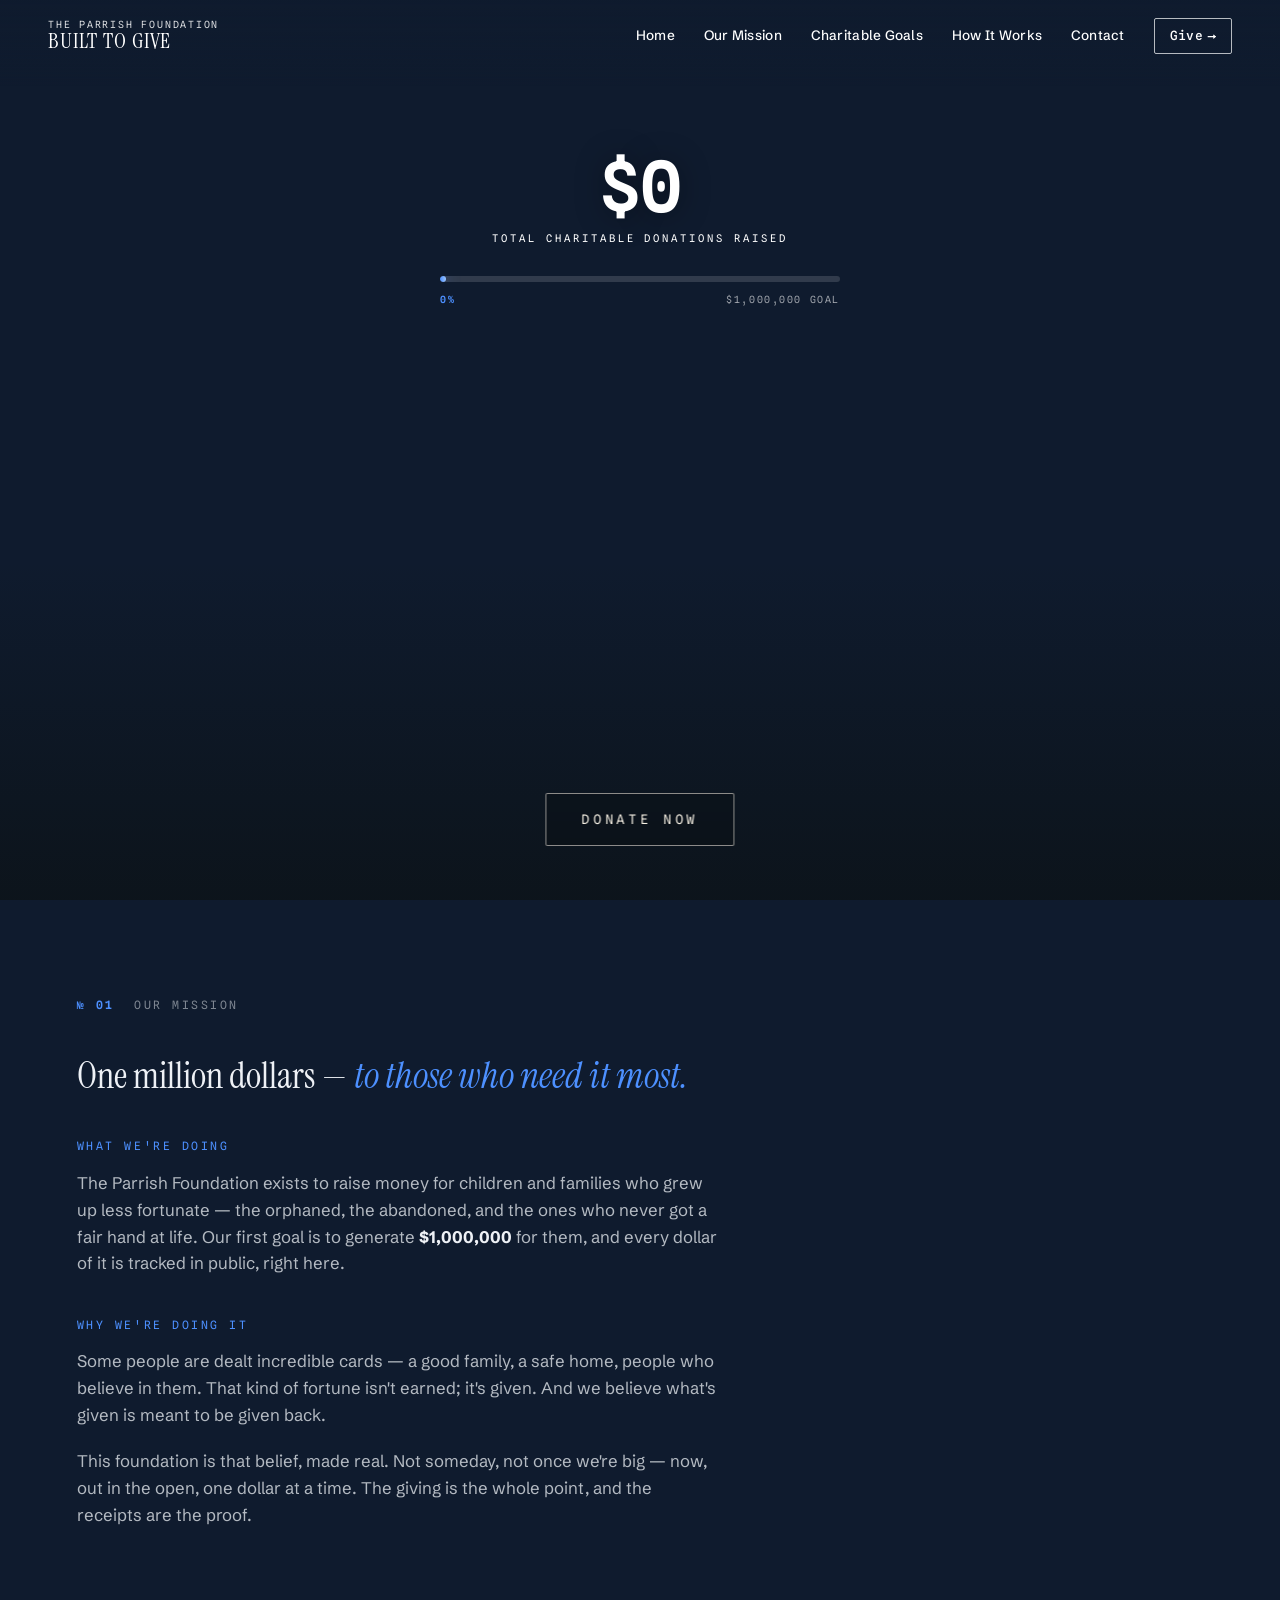
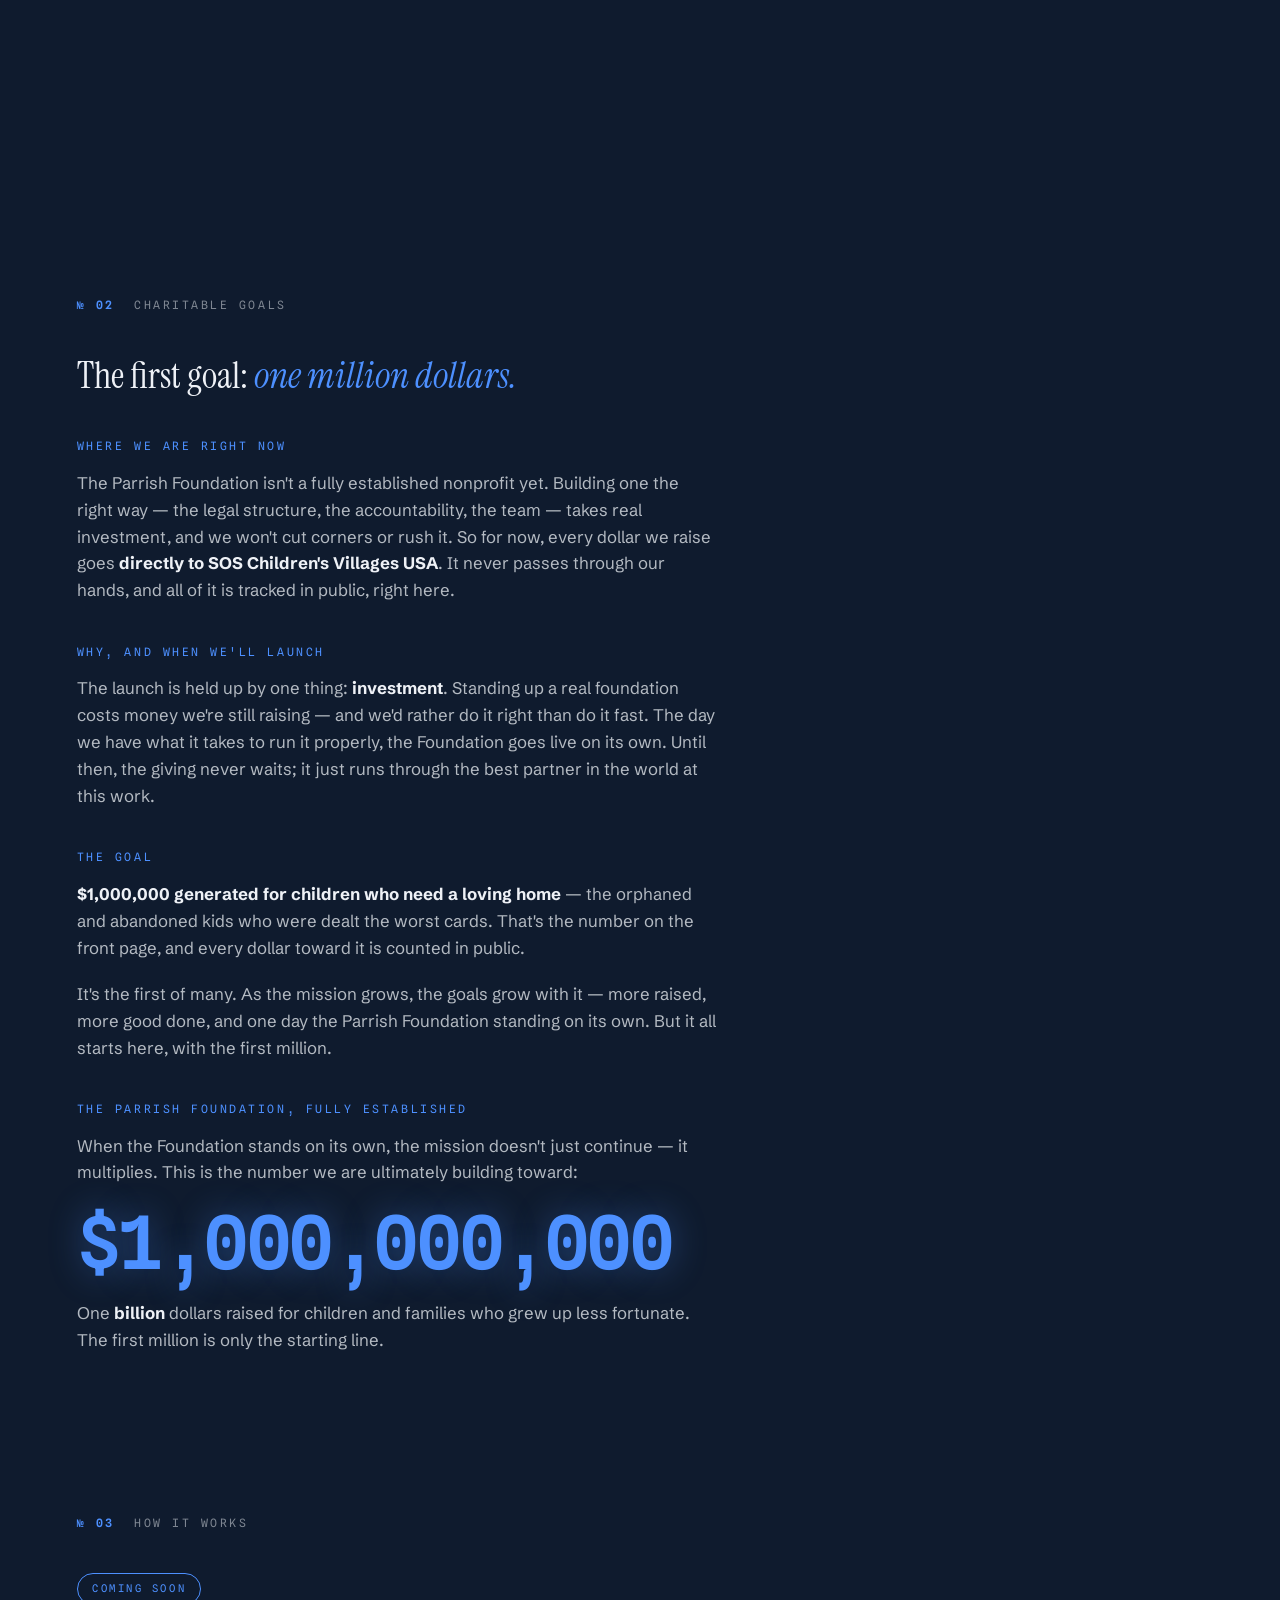
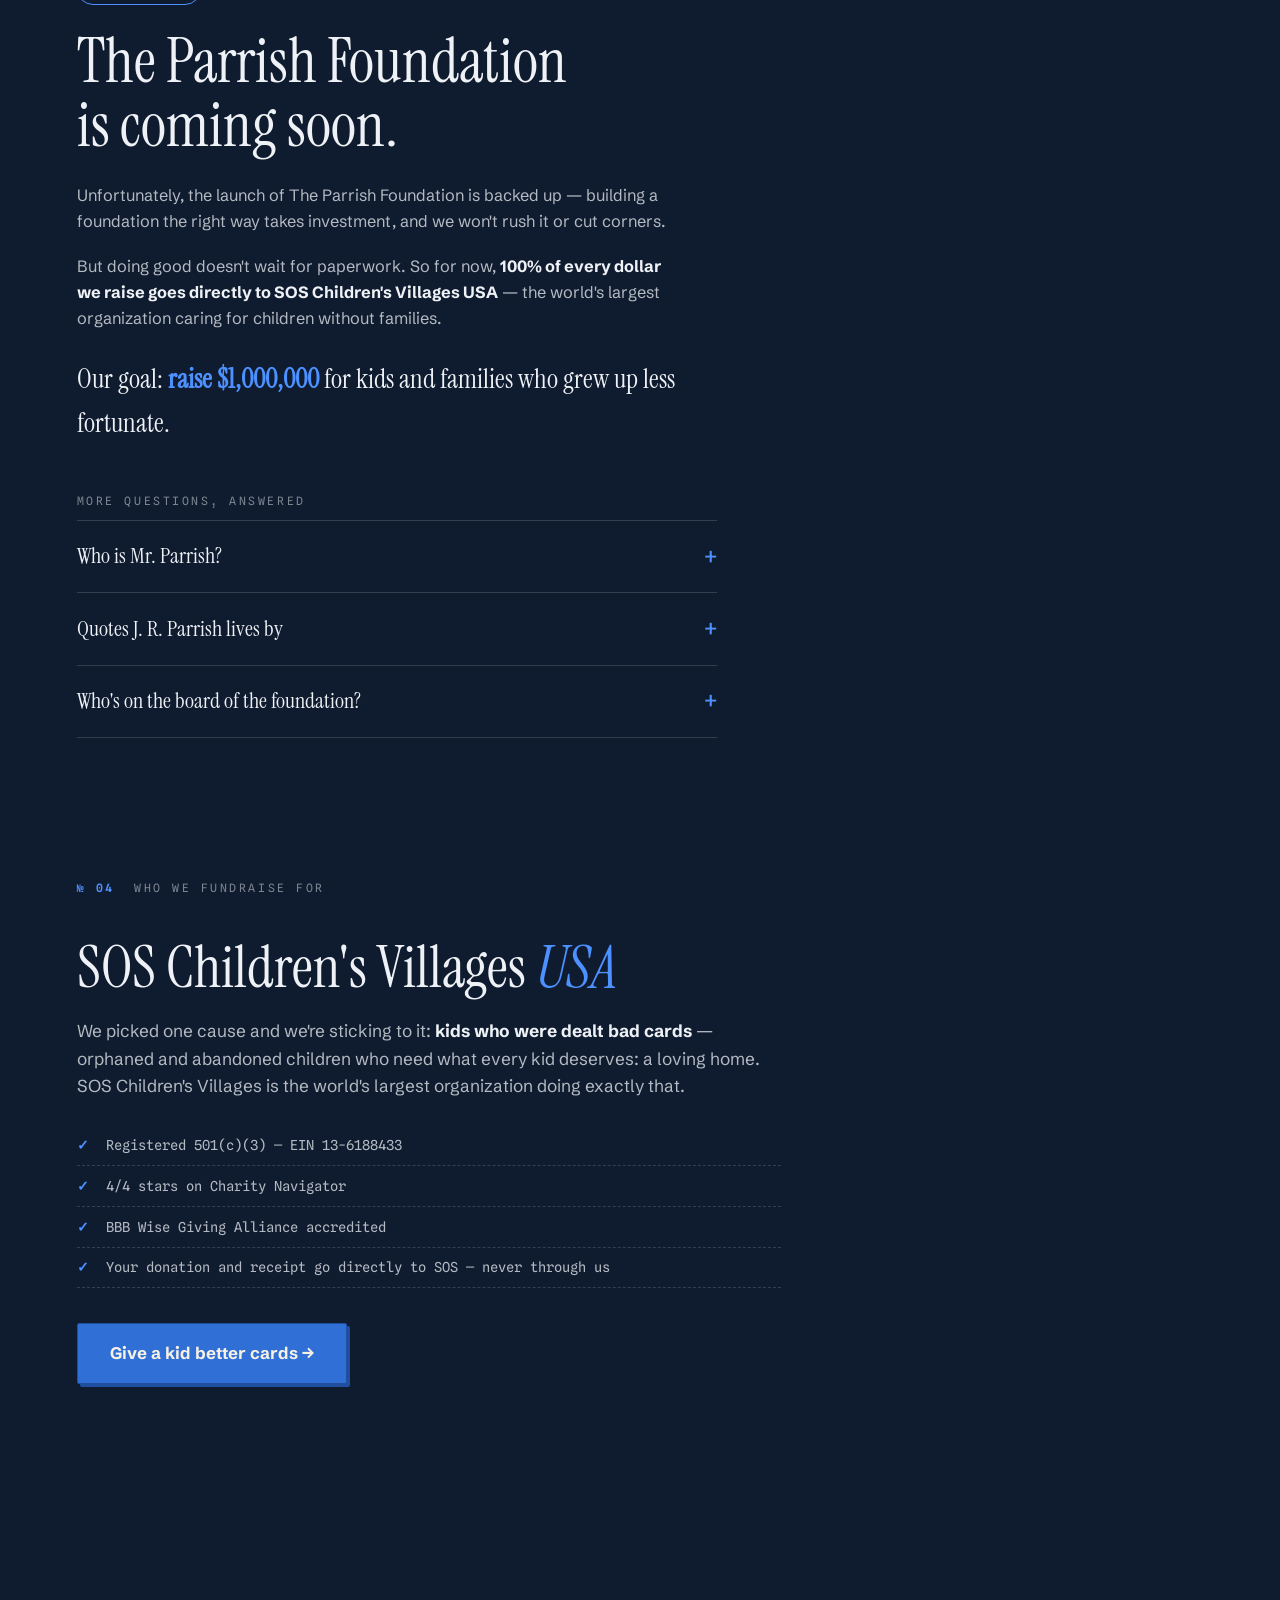
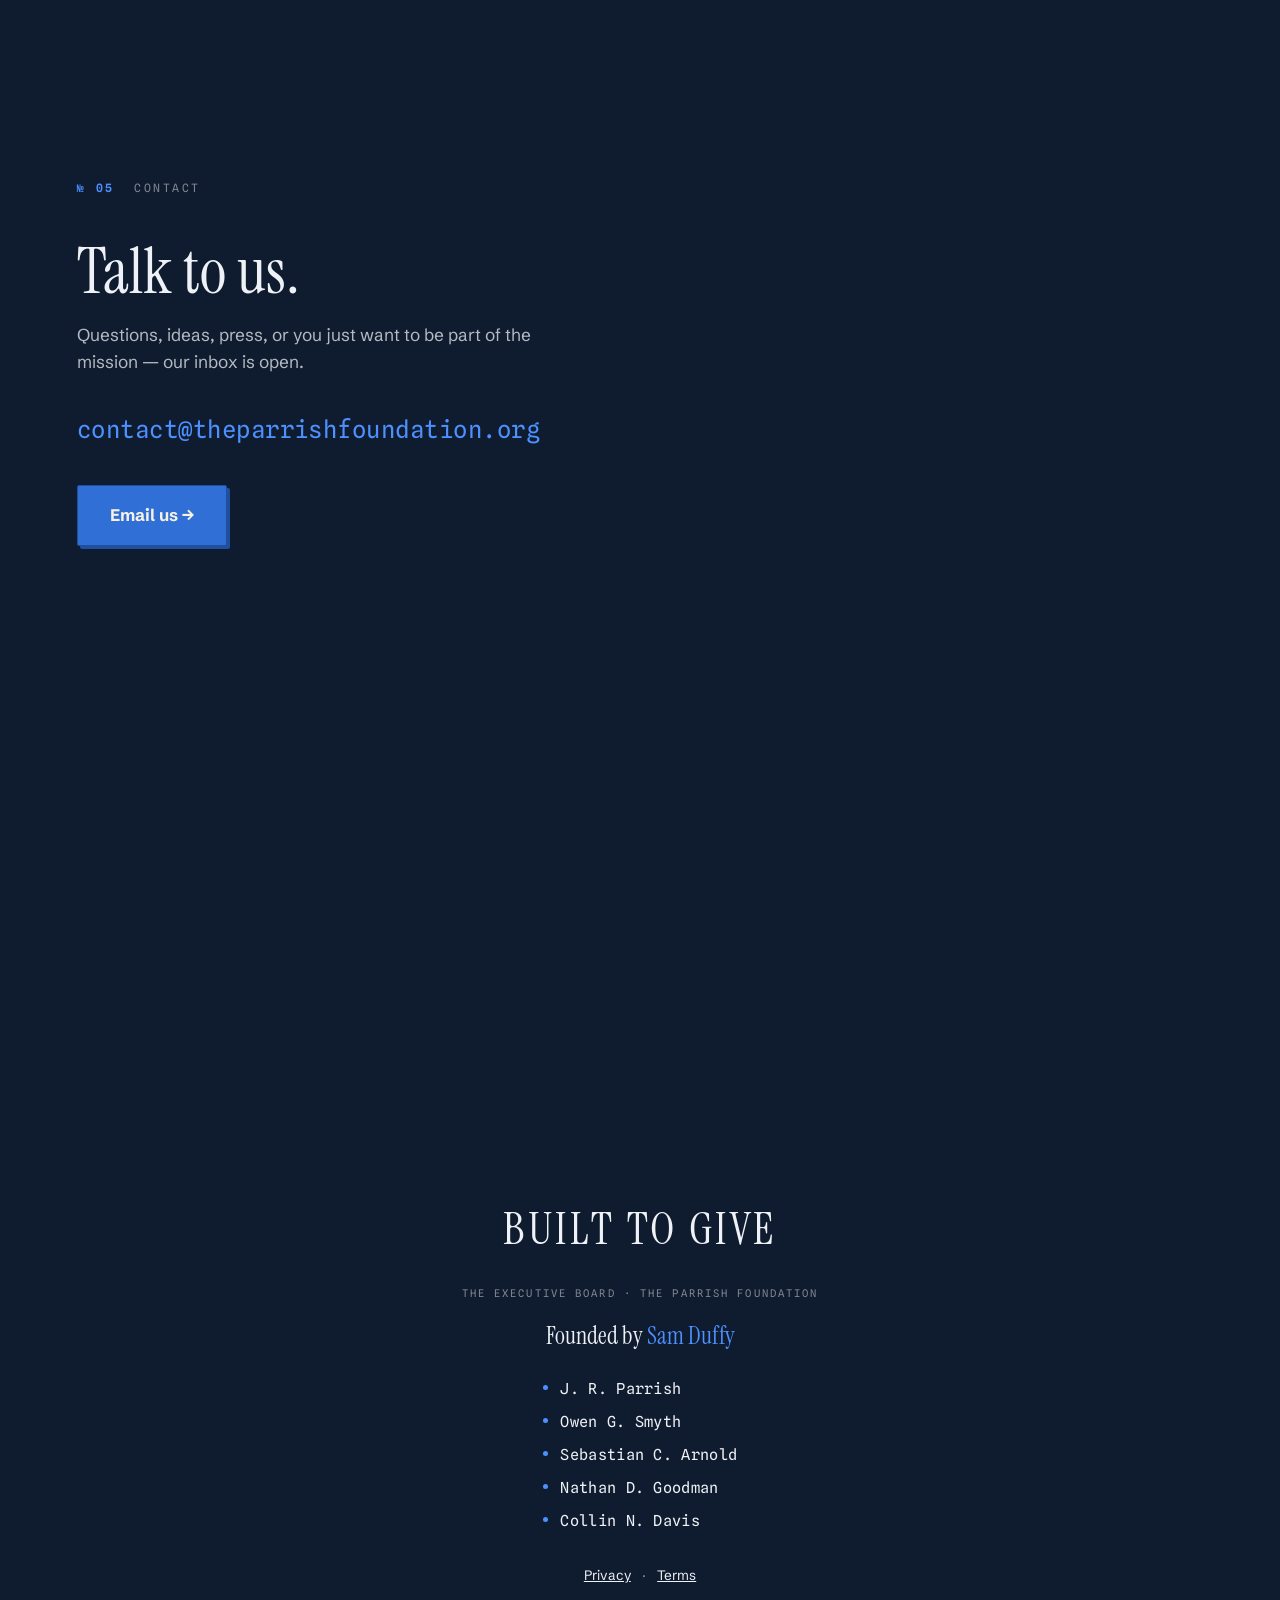
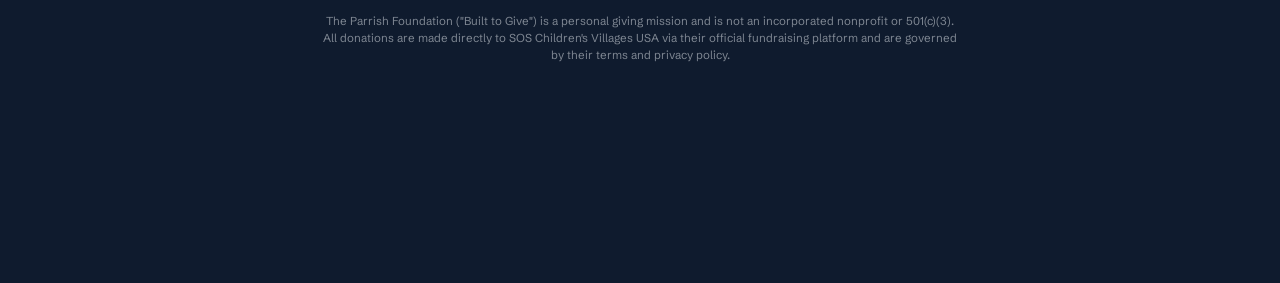
==== index.html @ 48f89e36 "auto-deploy 2026-07-13 16:31:26 Co-Authored-By: Claude Fable 5 <noreply@anthropic.com>" ====
<!DOCTYPE html>
<html lang="en">
<head>
<meta charset="UTF-8">
<meta name="viewport" content="width=device-width, initial-scale=1.0">
<title>The Parrish Foundation — Built to Give</title>
<meta name="description" content="A personal giving mission in honor of J. R. Parrish. We fundraise for SOS Children's Villages USA and track every dollar in public, forever.">
<link rel="icon" href="data:image/svg+xml,<svg xmlns='http://www.w3.org/2000/svg' viewBox='0 0 100 100'><text y='.9em' font-size='90'>🤍</text></svg>">
<link rel="preconnect" href="https://fonts.googleapis.com">
<link rel="preconnect" href="https://fonts.gstatic.com" crossorigin>
<link href="https://fonts.googleapis.com/css2?family=Instrument+Serif:ital@0;1&family=Schibsted+Grotesk:ital,wght@0,400;0,500;0,700;1,400&family=Spline+Sans+Mono:wght@400;500;600&display=swap" rel="stylesheet">
<link rel="stylesheet" href="styles.css">
</head>
<body>

<header class="topbar">
  <a class="wordmark" href="/">
    <span class="wordmark-small">The Parrish Foundation</span>
    <span class="wordmark-big">BUILT&nbsp;TO&nbsp;GIVE</span>
  </a>
  <nav class="topnav">
    <a href="#home">Home</a>
    <a href="#purpose">Our Mission</a>
    <a href="#goals">Charitable Goals</a>
    <a href="#how">How It Works</a>
    <a href="#contact">Contact</a>
    <a class="btn-give" data-give href="#"><span>Give</span><span class="give-arrow">→</span></a>
  </nav>
</header>

<main id="top">

  <!-- ============ PAGE 1 · HOME (full-screen video) ============ -->
  <section class="hero page" id="home">
    <div class="hero-films" aria-hidden="true">
      <video class="hero-video" autoplay muted playsinline
             src="assets/parrish-animation.mp4"></video>
      <video class="hero-loop" muted loop playsinline
             src="assets/parrish-loop.mp4"></video>
    </div>
    <div class="hero-veil" aria-hidden="true"></div>
    <div class="hero-ledger">
      <span class="hero-ledger-num" id="hero-ledger-total">$0</span>
      <span class="hero-ledger-label">total charitable donations raised</span>
      <div class="hero-goal">
        <div class="hero-goal-track"><span class="hero-goal-fill" id="hero-goal-fill"></span></div>
        <div class="hero-goal-meta">
          <span class="hero-goal-pct" id="hero-goal-pct">0%</span>
          <span class="hero-goal-target">$1,000,000 goal</span>
        </div>
      </div>
    </div>
    <a class="hero-donate" data-give href="#">DONATE NOW</a>
  </section>

  <!-- ============ PAGE 2 · OUR MISSION ============ -->
  <section class="story page" id="purpose">
    <div class="story-label"><span class="folio">№ 01</span> OUR MISSION</div>
    <div class="story-body">
      <p class="story-lede">One million dollars — <em>to those who need it most.</em></p>

      <p class="story-h">What we're doing</p>
      <p>
        The Parrish Foundation exists to raise money for children and families who grew up
        less fortunate — the orphaned, the abandoned, and the ones who never got a fair hand
        at life. Our first goal is to generate <strong>$1,000,000</strong> for them, and
        every dollar of it is tracked in public, right here.
      </p>

      <p class="story-h">Why we're doing it</p>
      <p>
        Some people are dealt incredible cards — a good family, a safe home, people who
        believe in them. That kind of fortune isn't earned; it's given. And we believe
        what's given is meant to be given back.
      </p>
      <p>
        This foundation is that belief, made real. Not someday, not once we're big — now,
        out in the open, one dollar at a time. The giving is the whole point, and the
        receipts are the proof.
      </p>

    </div>
  </section>

  <!-- ============ PAGE 3 · CHARITABLE GOALS ============ -->
  <section class="story page" id="goals">
    <div class="story-label"><span class="folio">№ 02</span> CHARITABLE GOALS</div>
    <div class="story-body">
      <p class="story-lede">The first goal: <em>one million dollars.</em></p>

      <p class="story-h">Where we are right now</p>
      <p>
        The Parrish Foundation isn't a fully established nonprofit yet. Building one the right
        way — the legal structure, the accountability, the team — takes real investment, and
        we won't cut corners or rush it. So for now, every dollar we raise goes
        <strong>directly to SOS Children's Villages USA</strong>. It never passes through our
        hands, and all of it is tracked in public, right here.
      </p>

      <p class="story-h">Why, and when we'll launch</p>
      <p>
        The launch is held up by one thing: <strong>investment</strong>. Standing up a real
        foundation costs money we're still raising — and we'd rather do it right than do it
        fast. The day we have what it takes to run it properly, the Foundation goes live on
        its own. Until then, the giving never waits; it just runs through the best partner in
        the world at this work.
      </p>

      <p class="story-h">The goal</p>
      <p>
        <strong>$1,000,000 generated for children who need a loving home</strong> — the
        orphaned and abandoned kids who were dealt the worst cards. That's the number on
        the front page, and every dollar toward it is counted in public.
      </p>
      <p>
        It's the first of many. As the mission grows, the goals grow with it — more raised,
        more good done, and one day the Parrish Foundation standing on its own. But it all
        starts here, with the first million.
      </p>

      <p class="story-h">The Parrish Foundation, fully established</p>
      <p>
        When the Foundation stands on its own, the mission doesn't just continue — it
        multiplies. This is the number we are ultimately building toward:
      </p>
      <p class="goal-billion">$1,000,000,000</p>
      <p>
        One <strong>billion</strong> dollars raised for children and families who grew up
        less fortunate. The first million is only the starting line.
      </p>
    </div>
  </section>

  <!-- ============ PAGE 4 · HOW IT WORKS ============ -->
  <section class="how page" id="how">
    <div class="story-label"><span class="folio">№ 03</span> HOW IT WORKS</div>
    <div class="coming">
      <span class="coming-badge">Coming Soon</span>
      <h2 class="coming-title">The Parrish Foundation<br>is coming soon.</h2>
      <p class="coming-lead">
        Unfortunately, the launch of The Parrish Foundation is backed up — building a
        foundation the right way takes investment, and we won't rush it or cut corners.
      </p>
      <p>
        But doing good doesn't wait for paperwork. So for now, <strong>100% of every dollar
        we raise goes directly to SOS Children's Villages USA</strong> — the world's largest
        organization caring for children without families.
      </p>
      <p class="coming-goal">
        Our goal: <strong>raise $1,000,000</strong> for kids and families who grew up
        less fortunate.
      </p>

      <div class="faq">
        <p class="faq-title">More questions, answered</p>

        <details class="faq-item">
          <summary>Who is Mr. Parrish?</summary>
          <p>
            J. R. Parrish is the selfless, loving man this foundation is named after.
            He started out as a milkman and went on to found J.R. Parrish Inc. in 1974,
            building it into one of the premier commercial real estate brokerages in
            Silicon Valley and Santa Cruz, California. He retired in 1999 and wrote
            <em>You Don't Have to Learn the Hard Way</em> — a book written so the rest
            of us could skip the mistakes he didn't get to.
          </p>
          <p>
            Today he spends his days reading, studying, and actively working to be the
            best version of himself — and passing the secrets of a well-lived life on to
            the people he mentors. He teaches that the meaning of life is love, and that
            to love someone is to do something for them and ask for nothing in return.
            Anyone can say those words — Mr. Parrish represents them perfectly, every
            single day, in everything he does. This foundation grew from that seed.
          </p>
        </details>

        <details class="faq-item">
          <summary>Quotes J. R. Parrish lives by</summary>
          <p>"The meaning of life is love — and to love someone is to do something for them and ask for nothing in return."</p>
          <p>"You don't have to learn the hard way."</p>
          <p>"Work every day to become the best version of yourself."</p>
        </details>

        <details class="faq-item">
          <summary>Who's on the board of the foundation?</summary>
          <p>
            The Executive Board of The Parrish Foundation was founded by Sam Duffy, and
            includes J. R. Parrish, Owen G. Smyth, Sebastian C. Arnold, Nathan D. Goodman,
            and Collin N. Davis. You'll find them listed at the bottom of every page.
          </p>
        </details>
      </div>
    </div>
  </section>

  <!-- ============ PAGE 5 · THE CHARITY ============ -->
  <section class="charity page" id="charity">
    <div class="story-label"><span class="folio">№ 04</span> WHO WE FUNDRAISE FOR</div>
    <div class="charity-body">
      <h2 class="charity-name">SOS Children's Villages <span>USA</span></h2>
      <p class="charity-why">
        We picked one cause and we're sticking to it: <strong>kids who were dealt bad cards</strong> —
        orphaned and abandoned children who need what every kid deserves: a loving home.
        SOS Children's Villages is the world's largest organization doing exactly that.
      </p>
      <ul class="charity-facts">
        <li><span class="fact-check">✓</span> Registered 501(c)(3) — EIN 13-6188433</li>
        <li><span class="fact-check">✓</span> 4/4 stars on Charity Navigator</li>
        <li><span class="fact-check">✓</span> BBB Wise Giving Alliance accredited</li>
        <li><span class="fact-check">✓</span> Your donation and receipt go directly to SOS — never through us</li>
      </ul>
      <a class="btn-primary big" data-give href="#">Give a kid better cards →</a>
    </div>
  </section>

  <!-- ============ PAGE 6 · CONTACT ============ -->
  <section class="story page" id="contact">
    <div class="story-label"><span class="folio">№ 05</span> CONTACT</div>
    <div class="contact-body">
      <h2 class="contact-title">Talk to us.</h2>
      <p class="contact-sub">
        Questions, ideas, press, or you just want to be part of the mission —
        our inbox is open.
      </p>
      <a class="contact-email" href="mailto:contact@theparrishfoundation.org">
        contact@theparrishfoundation.org
      </a>
      <a class="btn-primary big contact-btn" href="mailto:contact@theparrishfoundation.org?subject=Built%20to%20Give">Email us →</a>
    </div>
  </section>

</main>

<footer class="foot page">
  <div class="foot-mark">BUILT&nbsp;TO&nbsp;GIVE</div>

  <div class="board">
    <p class="board-label">The Executive Board · The Parrish Foundation</p>
    <p class="board-founder">Founded by <strong>Sam Duffy</strong></p>
    <ul class="board-list">
      <li>J. R. Parrish</li>
      <li>Owen G. Smyth</li>
      <li>Sebastian C. Arnold</li>
      <li>Nathan D. Goodman</li>
      <li>Collin N. Davis</li>
    </ul>
  </div>

  <nav class="foot-nav">
    <a href="privacy.html">Privacy</a>
    <span>·</span>
    <a href="terms.html">Terms</a>
  </nav>
  <p class="foot-legal">
    The Parrish Foundation ("Built to Give") is a personal giving mission and is not an incorporated
    nonprofit or 501(c)(3). All donations are made directly to SOS Children's Villages USA via their
    official fundraising platform and are governed by their terms and privacy policy.
  </p>
</footer>

<script src="ledger.js"></script>
<script src="site.js"></script>
</body>
</html>
---- styles.css ----
/* ============================================================
   THE PARRISH FOUNDATION — BUILD TO GIVE
   Aesthetic: the open ledger — warm paper, ink, ruled lines,
   editorial serif manifesto voice, monospace money.
   ============================================================ */

:root {
  --paper: #f7f1e5;      /* light — used for text ON the dark video hero */
  --paper-deep: #efe6d3;
  --ink: #eef1f6;        /* primary text on the dark-blue pages */
  --ink-soft: rgba(238, 241, 246, 0.74);
  --ink-faint: rgba(238, 241, 246, 0.5);
  --rule: rgba(238, 241, 246, 0.16);
  --navy: #0f1b2e;       /* page background */
  --navy-2: #17263d;     /* raised panels / cards */
  --accent: #4d90ff;     /* vibrant blue, reads on navy */
  --green: #2f6fd6;      /* repurposed to blue — button/chip fills */
  --green-deep: #1f4f9e; /* darker blue — button borders/shadows */
  --amber: #d98a3d;
  --serif: "Instrument Serif", Georgia, serif;
  --sans: "Schibsted Grotesk", -apple-system, sans-serif;
  --mono: "Spline Sans Mono", "Courier New", monospace;
}

* { margin: 0; padding: 0; box-sizing: border-box; }

html {
  /* paging + easing are driven by site.js — one gesture glides one full page */
  scroll-behavior: auto;
  scroll-snap-type: none;
}

/* every .page is one full screen */
.page {
  min-height: 100vh;
  min-height: 100svh;
  display: flex;
  flex-direction: column;
  justify-content: flex-start;
  box-sizing: border-box;
}

body {
  background: var(--navy);
  color: var(--ink);
  font-family: var(--sans);
  font-size: 17px;
  line-height: 1.6;
  -webkit-font-smoothing: antialiased;
}

::selection { background: var(--accent); color: #0f1b2e; }

/* ---------- top bar ---------- */
.topbar {
  display: flex;
  justify-content: space-between;
  align-items: center;
  padding: 1.1rem clamp(1.2rem, 4vw, 3rem) 2rem;
  border: none;
  position: fixed;
  top: 0;
  left: 0;
  right: 0;
  /* navy feathering to transparent — blends into both the video and the pages */
  background: linear-gradient(
    to bottom,
    rgba(15, 27, 46, 0.95) 0%,
    rgba(15, 27, 46, 0.82) 45%,
    rgba(15, 27, 46, 0) 100%
  );
  z-index: 50;
}

.wordmark { text-decoration: none; color: #fff; line-height: 1.05; }
.wordmark-small {
  display: block;
  font-family: var(--mono);
  font-size: 0.62rem;
  letter-spacing: 0.18em;
  text-transform: uppercase;
  color: rgba(255, 255, 255, 0.85);
}
.wordmark-big {
  font-family: var(--serif);
  font-size: 1.35rem;
  letter-spacing: 0.04em;
}

.topnav { display: flex; align-items: center; gap: clamp(0.9rem, 2.5vw, 1.8rem); }
.topnav a {
  color: #fff;
  text-decoration: none;
  font-size: 0.85rem;
  font-weight: 500;
  letter-spacing: 0.02em;
}
.topnav a:hover { color: var(--accent); }

.btn-give {
  display: inline-flex;
  align-items: center;
  gap: 0.4em;
  background: transparent;
  color: #fff !important;
  border: 1.5px solid rgba(255, 255, 255, 0.7);
  font-family: var(--mono);
  padding: 0.45rem 0.95rem;
  border-radius: 2px;
  font-size: 0.8rem !important;
  letter-spacing: 0.05em;
  transition: background 0.2s, color 0.2s, border-color 0.2s, transform 0.2s;
}
.btn-give:hover { background: #fff; color: #14110c !important; border-color: #fff; transform: translateY(-1px); }
/* a touch thicker arrow, vertically centered with the text */
.give-arrow { -webkit-text-stroke: 0.7px currentColor; font-weight: 600; line-height: 1; display: inline-flex; align-items: center; }

/* never let the wordmark or a nav link break into two lines */
.wordmark-small,
.wordmark-big { white-space: nowrap; }
.topnav a { white-space: nowrap; }

/* mid widths: tighten the row so everything still fits on one line */
@media (max-width: 1020px) and (min-width: 761px) {
  .topnav { gap: 1rem; }
  .topnav a { font-size: 0.78rem; }
}

/* narrow screens: two rows — wordmark + Give on top (like desktop),
   the five nav links in their own row below. Whole links only, never
   stacked mid-word; scrolls sideways as a last resort on tiny screens */
@media (max-width: 760px) {
  .topbar {
    flex-direction: column;
    align-items: flex-start;
    gap: 0.8rem;
    padding-bottom: 1rem;
  }
  .topnav {
    width: 100%;
    justify-content: space-between;
    gap: 0.8rem;
    overflow-x: auto;
    scrollbar-width: none;
    -webkit-overflow-scrolling: touch;
  }
  .topnav::-webkit-scrollbar { display: none; }
  .topnav a { font-size: 0.63rem; }
  .topnav .btn-give {
    position: absolute;
    top: 1.1rem;
    right: 1.2rem;
    margin-left: 0;
  }
}

/* ---------- page 1 · home (full-screen video) ---------- */
.hero {
  position: relative;
  overflow: hidden;
  padding: clamp(5rem, 14vh, 8rem) clamp(1.2rem, 6vw, 5rem) clamp(3rem, 8vh, 5rem);
}

.hero-video,
.hero-loop {
  position: absolute;
  inset: 0;
  width: 100%;
  height: 100%;
  object-fit: cover;
}

/* the one-time intro sits underneath; it holds its last frame when it ends */
.hero-video { z-index: 0; }

/* the seamless boomerang idle loop fades in on top once the intro finishes */
.hero-loop {
  z-index: 1;
  opacity: 0;
  transition: opacity 1s ease-in-out;
}
.hero-loop.live { opacity: 1; }

@media (prefers-reduced-motion: reduce) {
  .hero-loop { transition: none; }
}

/* subtle bottom vignette only — lets the full animation show, keeps DONATE readable */
.hero-veil {
  position: absolute;
  inset: 0;
  z-index: 2;
  pointer-events: none;
  background: linear-gradient(
    to bottom,
    rgba(10, 14, 12, 0) 62%,
    rgba(10, 14, 12, 0.55) 100%
  );
}

/* the public ledger total — top-center of the home hero */
.hero-ledger {
  position: absolute;
  z-index: 3;
  left: 50%;
  top: clamp(5.5rem, 17vh, 9.5rem);
  transform: translateX(-50%);
  display: flex;
  flex-direction: column;
  align-items: center;
  gap: 0.5rem;
  text-align: center;
  text-decoration: none;
}

.hero-ledger-num {
  font-family: var(--mono);
  font-weight: 600;
  font-size: clamp(2.6rem, 7vw, 4.4rem);
  line-height: 1;
  letter-spacing: -0.01em;
  color: #fff;
  text-shadow: 0 2px 30px rgba(0, 0, 0, 0.4);
}
.hero-ledger-label {
  font-family: var(--mono);
  font-size: 0.66rem;
  letter-spacing: 0.28em;
  text-transform: uppercase;
  color: #fff;
}

/* progress toward the $1,000,000 goal */
.hero-goal { width: min(86vw, 400px); margin-top: 1.3rem; }
.hero-goal-track {
  height: 6px;
  background: rgba(255, 255, 255, 0.14);
  border-radius: 999px;
  overflow: hidden;
}
.hero-goal-fill {
  display: block;
  height: 100%;
  width: 0%;
  min-width: 6px;
  border-radius: 999px;
  background: linear-gradient(90deg, var(--accent), #9cc6ff);
  box-shadow: 0 0 14px rgba(77, 144, 255, 0.7);
  transition: width 1.3s cubic-bezier(0.2, 0.7, 0.2, 1);
}
.hero-goal-meta {
  display: flex;
  justify-content: space-between;
  margin-top: 0.6rem;
  font-family: var(--mono);
  font-size: 0.62rem;
  letter-spacing: 0.16em;
  text-transform: uppercase;
}
.hero-goal-pct { color: var(--accent); font-weight: 600; }
.hero-goal-target { color: rgba(255, 255, 255, 0.6); }

/* DONATE NOW — the single CTA, bottom-center */
.hero-donate {
  position: absolute;
  z-index: 3;
  left: 50%;
  bottom: clamp(2.2rem, 6vh, 4rem);
  transform: translateX(-50%);
  font-family: var(--mono);
  font-size: 0.82rem;
  letter-spacing: 0.28em;
  text-decoration: none;
  color: var(--paper);
  padding: 0.95rem 2.2rem;
  border: 1.5px solid rgba(247, 241, 229, 0.55);
  border-radius: 2px;
  background: rgba(10, 14, 12, 0.25);
  backdrop-filter: blur(2px);
  transition: background 0.25s, border-color 0.25s, transform 0.25s;
}
.hero-donate:hover {
  background: var(--green);
  border-color: var(--green);
  transform: translateX(-50%) translateY(-2px);
}

.hero-kicker {
  font-family: var(--mono);
  font-size: 0.72rem;
  letter-spacing: 0.22em;
  color: #e8c574;
  margin-bottom: 2.2rem;
}

.hero-line {
  font-family: var(--serif);
  font-weight: 400;
  font-size: clamp(2.8rem, 8.5vw, 6.2rem);
  line-height: 1.02;
  letter-spacing: -0.01em;
  color: var(--paper);
}
.hero-line.accent em { color: var(--accent); }

.hero-sub {
  max-width: 34rem;
  margin-top: 2rem;
  font-size: clamp(1rem, 1.6vw, 1.15rem);
  color: rgba(247, 241, 229, 0.82);
}
.hero-sub strong { color: var(--paper); }

.hero-ctas { display: flex; flex-wrap: wrap; gap: 1rem; margin-top: 2.4rem; }

/* on the video, the primary button flips to paper */
.hero .btn-primary {
  background: var(--paper);
  color: var(--green-deep);
  border-color: var(--paper);
  box-shadow: 3px 3px 0 rgba(0, 0, 0, 0.35);
}
.hero .btn-primary:hover { box-shadow: 5px 5px 0 rgba(0, 0, 0, 0.35); }
.hero .btn-ghost {
  color: var(--paper);
  border-color: rgba(247, 241, 229, 0.7);
}
.hero .btn-ghost:hover { background: rgba(247, 241, 229, 0.12); }

.scroll-hint {
  position: absolute;
  z-index: 3;
  left: 50%;
  transform: translateX(-50%);
  bottom: 1.4rem;
  text-align: center;
  font-family: var(--mono);
  font-size: 0.62rem;
  letter-spacing: 0.3em;
  line-height: 1.7;
  color: rgba(247, 241, 229, 0.8);
  text-decoration: none;
  animation: bob 2.2s ease-in-out infinite;
}
@keyframes bob {
  0%, 100% { transform: translateX(-50%) translateY(0); }
  50% { transform: translateX(-50%) translateY(6px); }
}

.btn-primary {
  display: inline-block;
  background: var(--green);
  color: var(--paper);
  text-decoration: none;
  font-weight: 700;
  font-size: 0.95rem;
  padding: 0.85rem 1.6rem;
  border-radius: 2px;
  border: 1.5px solid var(--green-deep);
  box-shadow: 3px 3px 0 var(--green-deep);
  transition: transform 0.15s, box-shadow 0.15s;
}
.btn-primary:hover { transform: translate(-1px, -1px); box-shadow: 5px 5px 0 var(--green-deep); }
.btn-primary:active { transform: translate(2px, 2px); box-shadow: 0 0 0 var(--green-deep); }
.btn-primary.big { font-size: 1.05rem; padding: 1rem 2rem; }

.btn-ghost {
  display: inline-block;
  color: var(--ink);
  text-decoration: none;
  font-weight: 500;
  font-size: 0.95rem;
  padding: 0.85rem 1.4rem;
  border: 1.5px solid var(--ink);
  border-radius: 2px;
  transition: background 0.2s;
}
.btn-ghost:hover { background: var(--paper-deep); }

/* ---------- section label ---------- */
.story-label {
  font-family: var(--mono);
  font-size: 0.72rem;
  letter-spacing: 0.22em;
  color: var(--ink-faint);
  margin-bottom: 2.5rem;
  display: flex;
  gap: 1.2rem;
  align-items: baseline;
}
.story-label .folio { color: var(--accent); font-weight: 600; }
.story-label.light { border-top-color: var(--rule); color: var(--paper-deep); }
.story-label.light .folio { color: var(--accent); }

/* ---------- story ---------- */
.story {
  padding: clamp(6rem, 8vh, 7rem) clamp(1.2rem, 6vw, 5rem) clamp(2rem, 5vh, 3rem);
  max-width: 1100px;
}

.story-body { max-width: 40rem; }

.story-lede {
  font-family: var(--serif);
  font-size: clamp(1.6rem, 3.4vw, 2.3rem);
  line-height: 1.2;
  margin-bottom: 1.6rem;
}
.story-lede em { color: var(--accent); }

.story-body p:not(.story-lede) {
  color: var(--ink-soft);
  margin-bottom: 1.2rem;
  font-size: 1.05rem;
}
.story-body strong { color: var(--ink); }

/* mini section headers within a long page */
.story-h {
  font-family: var(--mono) !important;
  font-size: 0.72rem !important;
  letter-spacing: 0.22em;
  text-transform: uppercase;
  color: var(--accent) !important;
  margin: 2.4rem 0 0.9rem !important;
}

/* the ultimate $1B goal */
.goal-billion {
  font-family: var(--mono) !important;
  font-weight: 600;
  font-size: clamp(2.3rem, 8vw, 4.6rem) !important;
  line-height: 1;
  letter-spacing: -0.02em;
  color: var(--accent) !important;
  margin: 0.6rem 0 1.3rem !important;
  text-shadow: 0 0 34px rgba(77, 144, 255, 0.4);
}

/* questions / FAQ accordion */
.faq { margin-top: 3rem; max-width: 40rem; }
.faq-title {
  font-family: var(--mono) !important;
  font-size: 0.72rem !important;
  letter-spacing: 0.22em;
  text-transform: uppercase;
  color: var(--ink-faint) !important;
  margin-bottom: 0.6rem !important;
}
.faq-item { border-top: 1px solid var(--rule); }
.faq-item:last-child { border-bottom: 1px solid var(--rule); }
.faq-item summary {
  cursor: pointer;
  list-style: none;
  padding: 1.15rem 2rem 1.15rem 0;
  font-family: var(--serif);
  font-size: 1.35rem;
  color: var(--ink);
  position: relative;
}
.faq-item summary::-webkit-details-marker { display: none; }
.faq-item summary::after {
  content: "+";
  position: absolute;
  right: 0;
  top: 50%;
  transform: translateY(-50%);
  color: var(--accent);
  font-family: var(--mono);
  font-size: 1.4rem;
}
.faq-item[open] summary::after { content: "\2013"; }
.faq-item summary:hover { color: var(--accent); }
.faq-item p {
  padding: 0 0 1.3rem !important;
  margin: 0 !important;
  color: var(--ink-soft) !important;
  font-size: 1rem !important;
  max-width: 36rem;
}

/* how it works — coming soon */
.coming { max-width: 44rem; }
.coming-badge {
  display: inline-block;
  font-family: var(--mono);
  font-size: 0.66rem;
  letter-spacing: 0.24em;
  text-transform: uppercase;
  color: var(--accent);
  border: 1px solid var(--accent);
  border-radius: 999px;
  padding: 0.4rem 0.9rem;
  margin-bottom: 1.6rem;
}
.coming-title {
  font-family: var(--serif);
  font-weight: 400;
  font-size: clamp(2.2rem, 6vw, 3.8rem);
  line-height: 1.05;
  color: var(--ink);
  margin-bottom: 1.5rem;
}
.coming-lead { font-size: 1.12rem; color: var(--ink); margin-bottom: 1.2rem; max-width: 38rem; }
.coming p { color: var(--ink-soft); margin-bottom: 1.2rem; font-size: 1.02rem; max-width: 38rem; }
.coming strong { color: var(--ink); }
.coming-goal {
  font-family: var(--serif);
  font-size: clamp(1.3rem, 3vw, 1.7rem) !important;
  color: var(--ink) !important;
  margin-top: 1.6rem !important;
}
.coming-goal strong { color: var(--accent) !important; }

/* ---------- how ---------- */
.how {
  padding: clamp(6rem, 8vh, 7rem) clamp(1.2rem, 6vw, 5rem) clamp(2rem, 5vh, 3rem);
  max-width: 1250px;
}

.how-grid {
  display: grid;
  grid-template-columns: repeat(auto-fit, minmax(240px, 1fr));
  border: 1px solid var(--rule);
  background: var(--rule);
  gap: 1px;
}

.how-card {
  background: var(--navy-2);
  padding: 2rem 1.6rem 2.2rem;
  position: relative;
}
.how-card:hover { background: #1d3050; }

.how-num {
  font-family: var(--mono);
  font-size: 0.8rem;
  color: var(--paper);
  background: var(--green);
  width: 1.7rem;
  height: 1.7rem;
  display: inline-flex;
  align-items: center;
  justify-content: center;
  border-radius: 50%;
  margin-bottom: 1.1rem;
}

.how-card h3 {
  font-family: var(--serif);
  font-weight: 400;
  font-size: 1.55rem;
  margin-bottom: 0.7rem;
}

.how-card p { color: var(--ink-soft); font-size: 0.95rem; }
.how-card strong { color: var(--ink); }

.how-honest {
  margin-top: 1.8rem;
  padding: 1.1rem 1.3rem;
  border-left: 3px solid var(--amber);
  background: rgba(255, 255, 255, 0.045);
  color: var(--ink-soft);
  font-size: 0.9rem;
  max-width: 52rem;
}
.how-honest strong { color: var(--ink); }

/* ---------- ledger (the dark heart of the site) ---------- */
.ledger {
  background: var(--ink);
  color: var(--paper);
  /* ruled ledger lines */
  background-image: repeating-linear-gradient(
    to bottom,
    transparent 0 38px,
    rgba(247, 241, 229, 0.05) 38px 39px
  );
}

.ledger-inner {
  max-width: 1100px;
  width: 100%;
  margin: 0 auto;
  padding: clamp(4rem, 9vh, 5rem) clamp(1.2rem, 6vw, 5rem) clamp(2rem, 5vh, 3rem);
}

.ledger-kicker {
  font-family: var(--mono);
  font-size: 0.72rem;
  letter-spacing: 0.24em;
  color: var(--accent);
}

.ledger-total {
  font-family: var(--mono);
  font-weight: 600;
  font-size: clamp(4rem, 14vw, 9rem);
  line-height: 1.05;
  letter-spacing: -0.02em;
  color: var(--paper);
  text-shadow: 0 0 60px rgba(127, 201, 164, 0.25);
}

.ledger-vow {
  max-width: 30rem;
  color: #b5ab97;
  font-size: 0.98rem;
  margin-top: 1rem;
}

.ledger-table-wrap { overflow-x: auto; margin-top: 2.5rem; }

.ledger-table {
  width: 100%;
  border-collapse: collapse;
  font-family: var(--mono);
  font-size: 0.85rem;
}

.ledger-table th {
  text-align: left;
  font-weight: 500;
  font-size: 0.68rem;
  letter-spacing: 0.18em;
  color: var(--accent);
  padding: 0.7rem 0.9rem;
  border-bottom: 1px solid rgba(247, 241, 229, 0.25);
}

.ledger-table td {
  padding: 0.7rem 0.9rem;
  border-bottom: 1px solid rgba(247, 241, 229, 0.12);
  color: var(--paper);
}

.ledger-table .num, .ledger-table td.num { text-align: right; }

.ledger-table .empty td {
  color: #b5ab97;
  font-style: italic;
  padding: 1.4rem 0.9rem;
}

/* ---------- charity ---------- */
.charity {
  padding: clamp(6rem, 8vh, 7rem) clamp(1.2rem, 6vw, 5rem) clamp(2rem, 5vh, 3rem);
  max-width: 1100px;
}

.charity-body { max-width: 44rem; }

.charity-name {
  font-family: var(--serif);
  font-weight: 400;
  font-size: clamp(2.2rem, 5.5vw, 3.6rem);
  line-height: 1.05;
  margin-bottom: 1.2rem;
}
.charity-name span { color: var(--accent); font-style: italic; }

.charity-why { color: var(--ink-soft); font-size: 1.08rem; margin-bottom: 1.6rem; }
.charity-why strong { color: var(--ink); }

.charity-facts {
  list-style: none;
  font-family: var(--mono);
  font-size: 0.86rem;
  margin-bottom: 2.2rem;
}
.charity-facts li {
  padding: 0.55rem 0;
  border-bottom: 1px dashed var(--rule);
  color: var(--ink-soft);
}
.fact-check { color: var(--accent); font-weight: 600; margin-right: 0.6rem; }

/* ---------- contact ---------- */
.contact-body {
  max-width: 44rem;
  display: flex;
  flex-direction: column;
  align-items: flex-start;
}

.contact-title {
  font-family: var(--serif);
  font-weight: 400;
  font-size: clamp(2.4rem, 6vw, 4rem);
  line-height: 1.05;
  margin-bottom: 1rem;
}

.contact-sub {
  color: var(--ink-soft);
  font-size: 1.08rem;
  max-width: 30rem;
  margin-bottom: 2.2rem;
}

.contact-email {
  display: block;
  font-family: var(--mono);
  font-size: clamp(1rem, 2.6vw, 1.5rem);
  letter-spacing: 0.02em;
  color: var(--accent);
  text-decoration: none;
  margin-bottom: 2.2rem;
  word-break: break-all;
}
.contact-email:hover { text-decoration: underline; }

.contact-btn { text-decoration: none; align-self: flex-start; }

/* ---------- footer ---------- */
.foot {
  border: none;
  padding: 3rem clamp(1.2rem, 6vw, 5rem) 3.5rem;
  text-align: center;
  align-items: center;
  justify-content: center;
}

.foot-mark {
  font-family: var(--serif);
  font-size: clamp(1.8rem, 5vw, 2.8rem);
  letter-spacing: 0.08em;
  margin-bottom: 0.8rem;
}

.foot-line { color: var(--ink-soft); font-size: 0.92rem; max-width: 34rem; margin: 0 auto 1.4rem; }

/* executive board */
.board { margin: 0.4rem auto 2rem; }
.board-label {
  font-family: var(--mono);
  font-size: 0.66rem;
  letter-spacing: 0.2em;
  text-transform: uppercase;
  color: var(--ink-faint);
  margin-bottom: 1rem;
}
.board-founder {
  font-family: var(--serif);
  font-size: 1.5rem;
  color: var(--ink);
  margin-bottom: 1.3rem;
}
.board-founder strong { font-weight: 400; color: var(--accent); }
.board-list {
  list-style: none;
  display: inline-block;
  text-align: left;
}
.board-list li {
  font-family: var(--mono);
  font-size: 0.95rem;
  letter-spacing: 0.02em;
  color: var(--ink);
  padding-left: 1.1rem;
  position: relative;
  margin-bottom: 0.55rem;
}
.board-list li:last-child { margin-bottom: 0; }
.board-list li::before {
  content: "";
  position: absolute;
  left: 0;
  top: 0.55em;
  width: 5px;
  height: 5px;
  border-radius: 50%;
  background: var(--accent);
}

.foot-nav { font-size: 0.85rem; display: flex; justify-content: center; gap: 0.7rem; margin-bottom: 1.6rem; }
.foot-nav a { color: var(--ink); }
.foot-nav span { color: var(--ink-faint); }

.foot-legal {
  color: var(--ink-faint);
  font-size: 0.72rem;
  max-width: 40rem;
  margin: 0 auto;
  line-height: 1.5;
}

/* ---------- legal pages ---------- */
.legal-page {
  max-width: 44rem;
  margin: 0 auto;
  padding: 3rem clamp(1.2rem, 5vw, 2rem) 5rem;
}
.legal-page h1 { font-family: var(--serif); font-weight: 400; font-size: 2.6rem; margin-bottom: 0.4rem; }
.legal-page .updated { font-family: var(--mono); font-size: 0.72rem; letter-spacing: 0.15em; color: var(--ink-faint); margin-bottom: 2.2rem; }
.legal-page h2 { font-family: var(--serif); font-weight: 400; font-size: 1.5rem; margin: 2rem 0 0.6rem; }
.legal-page p, .legal-page li { color: var(--ink-soft); font-size: 0.97rem; margin-bottom: 0.8rem; }
.legal-page ul { padding-left: 1.3rem; }
.legal-page a { color: var(--accent); }
.back-home { font-family: var(--mono); font-size: 0.78rem; letter-spacing: 0.1em; text-decoration: none; color: var(--accent); display: inline-block; margin-bottom: 2.5rem; }

/* ---------- reveal animations ---------- */
.reveal {
  opacity: 0;
  transform: translateY(18px);
  animation: rise 0.7s cubic-bezier(0.2, 0.7, 0.2, 1) forwards;
}
.reveal.d1 { animation-delay: 0.12s; }
.reveal.d2 { animation-delay: 0.24s; }
.reveal.d3 { animation-delay: 0.4s; }
.reveal.d4 { animation-delay: 0.55s; }
.reveal.d5 { animation-delay: 0.7s; }

@keyframes rise {
  to { opacity: 1; transform: translateY(0); }
}

/* scroll-reveal below the fold: paused until .in-view */
section:not(.hero) .reveal { animation-play-state: paused; }
section:not(.hero) .reveal.in-view { animation-play-state: running; }

@media (prefers-reduced-motion: reduce) {
  .reveal { animation: none; opacity: 1; transform: none; }
  html { scroll-behavior: auto; }
}

/* on desktop the wrapper is layout-invisible — the two videos behave as
   direct children of .hero, exactly as before */
.hero-films { display: contents; }

/* ---------- mobile (phones) — same design, fitted to a narrow screen ---------- */
@media (max-width: 640px) {
  /* same order as desktop: counter on top, animation below it, CTA at the
     bottom — laid out in flow so nothing can overlap on any screen size */
  .hero {
    display: flex;
    flex-direction: column;
    align-items: center;
    padding-top: 8.5rem;
  }

  .hero-ledger {
    position: static;
    left: auto;
    top: auto;
    transform: none;
    margin-top: 1.6rem;
    order: 1;
  }
  .hero-films { order: 2; }
  .hero-donate { order: 3; }

  /* the full 16:9 frame, faded into the navy at its edges — no hard seam,
     no cover-cropping the title to an unreadable slice */
  .hero-films {
    display: block;
    position: relative;
    width: 100vw;
    aspect-ratio: 16 / 9;
    margin-top: 2.6rem;
  }
  .hero-video,
  .hero-loop {
    position: absolute;
    inset: 0;
    width: 100%;
    height: 100%;
    object-fit: cover;
    -webkit-mask-image: linear-gradient(to bottom, transparent 0%, black 16%, black 78%, transparent 100%);
    mask-image: linear-gradient(to bottom, transparent 0%, black 16%, black 78%, transparent 100%);
  }

  .hero-donate {
    position: static;
    left: auto;
    bottom: auto;
    transform: none;
    margin-top: auto;
    margin-bottom: 0.8rem;
    white-space: nowrap;
    letter-spacing: 0.22em;
    padding: 0.9rem 1.7rem;
  }
  .hero-donate:hover { transform: translateY(-2px); }
}
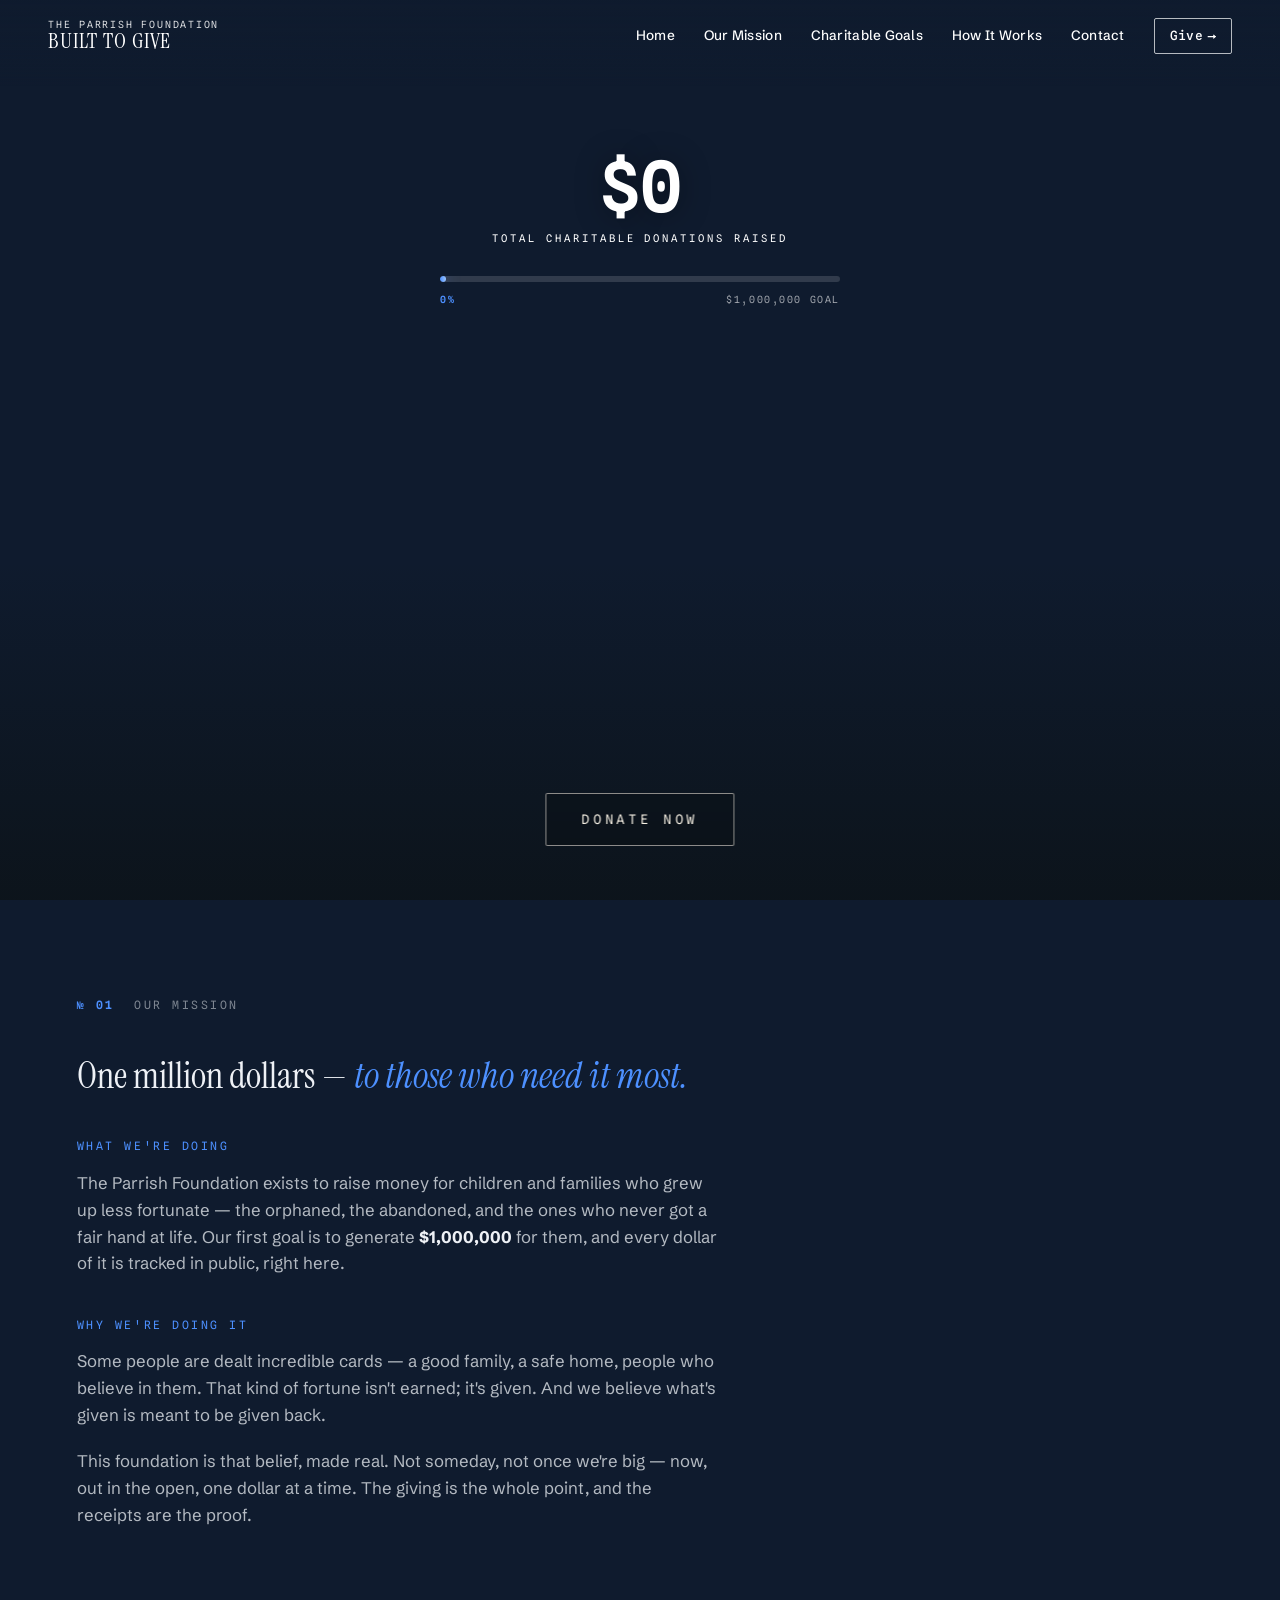
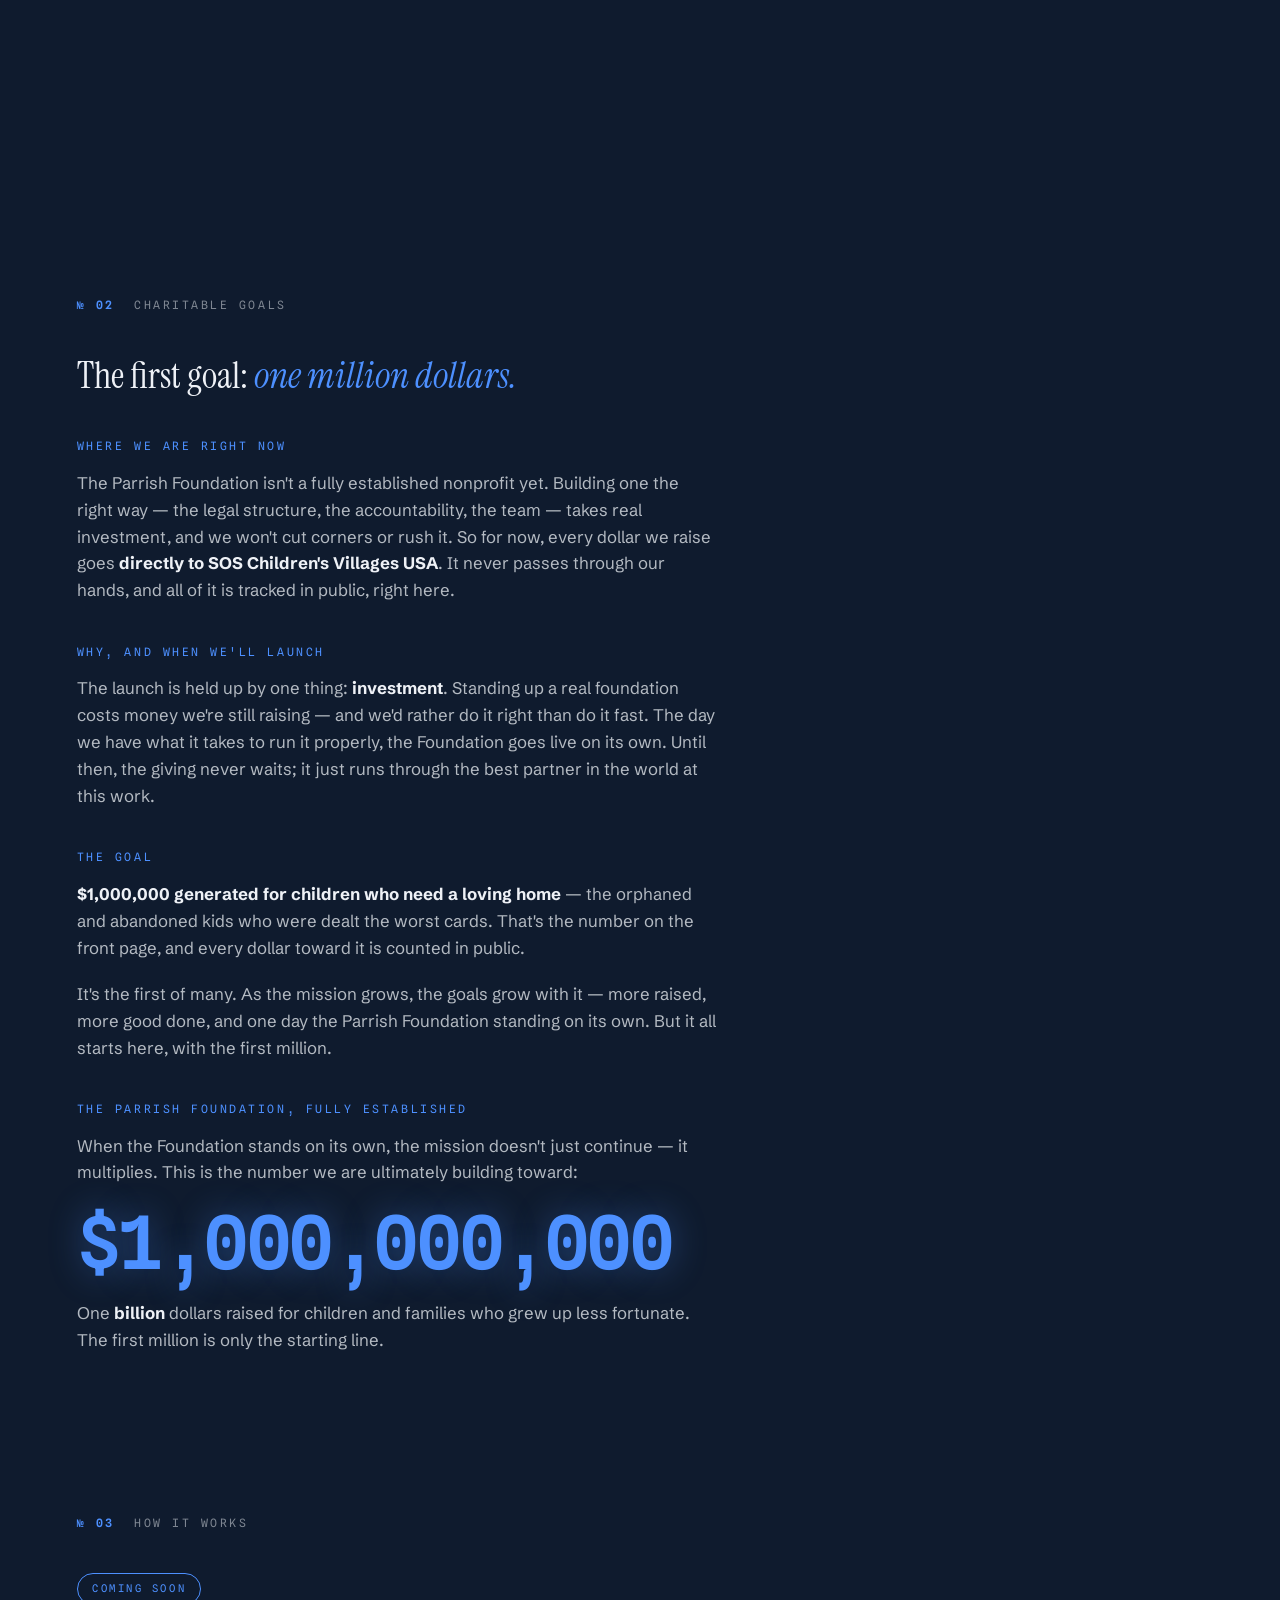
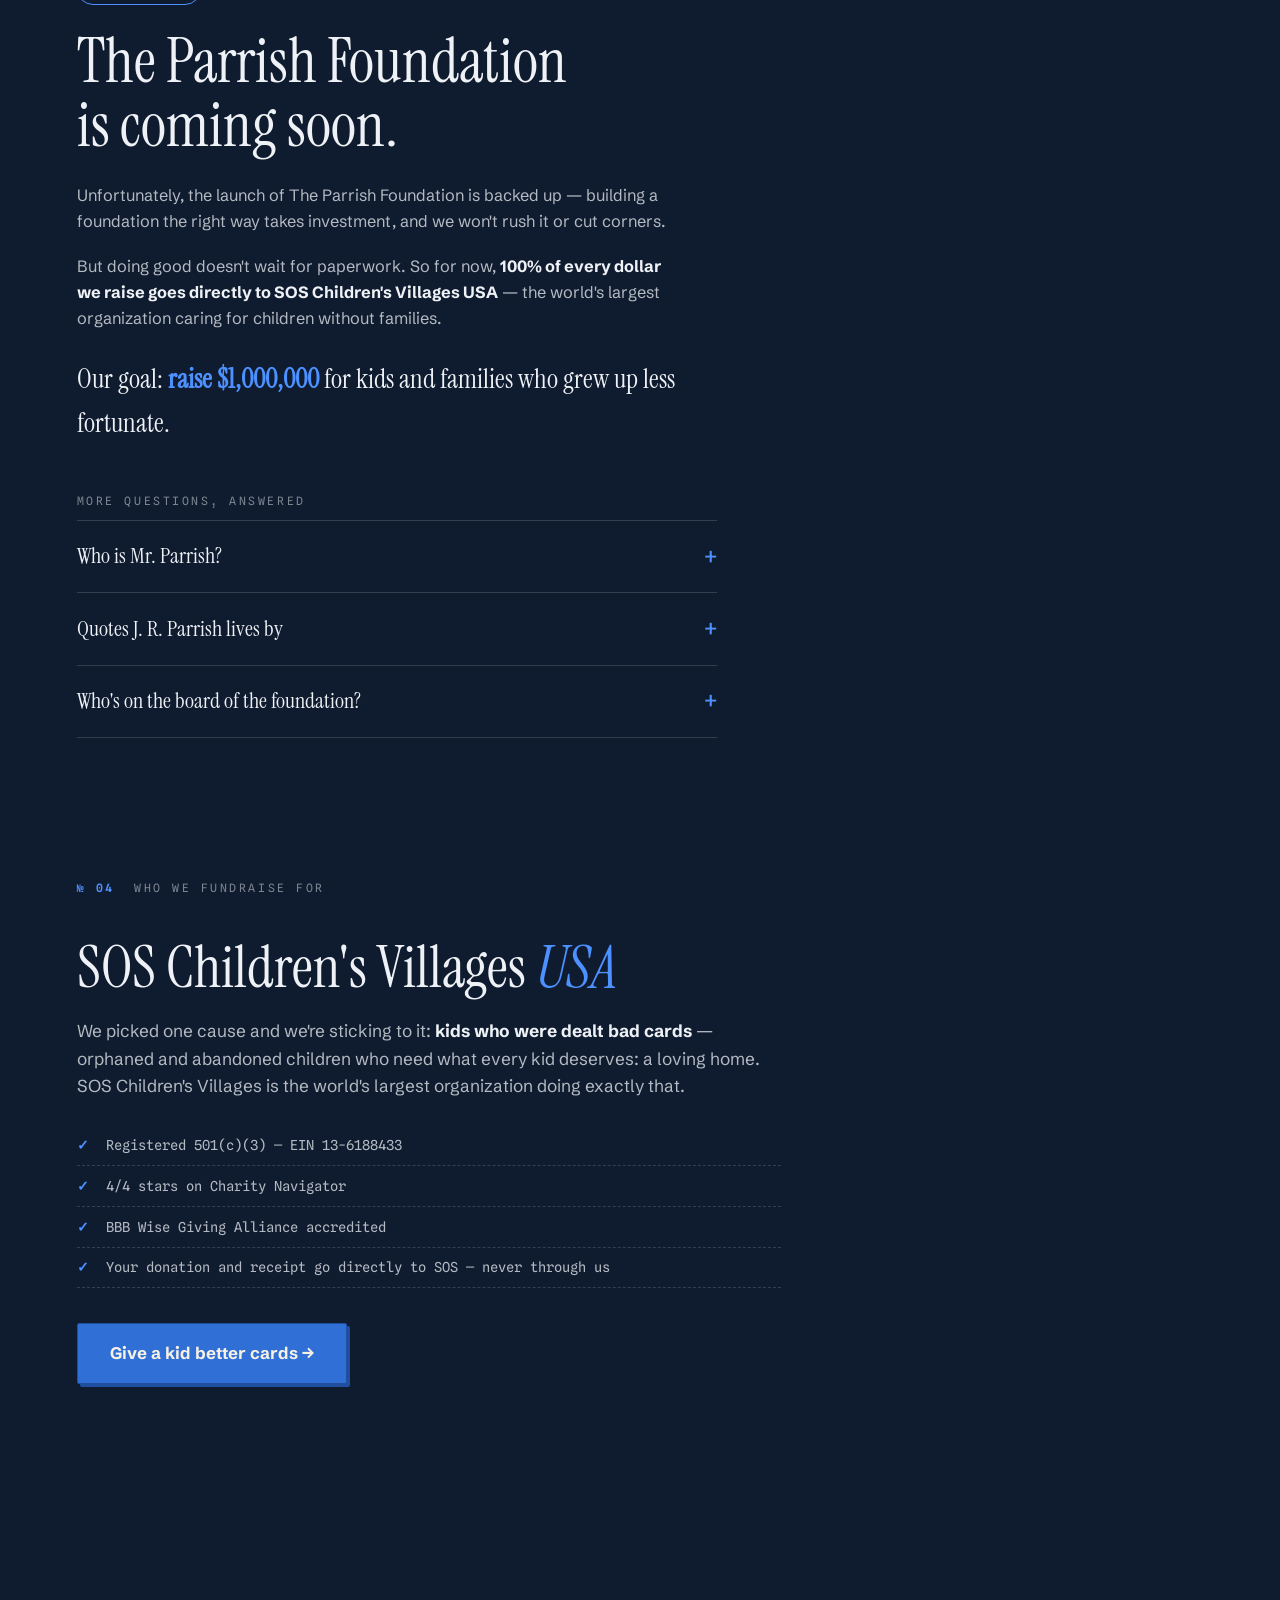
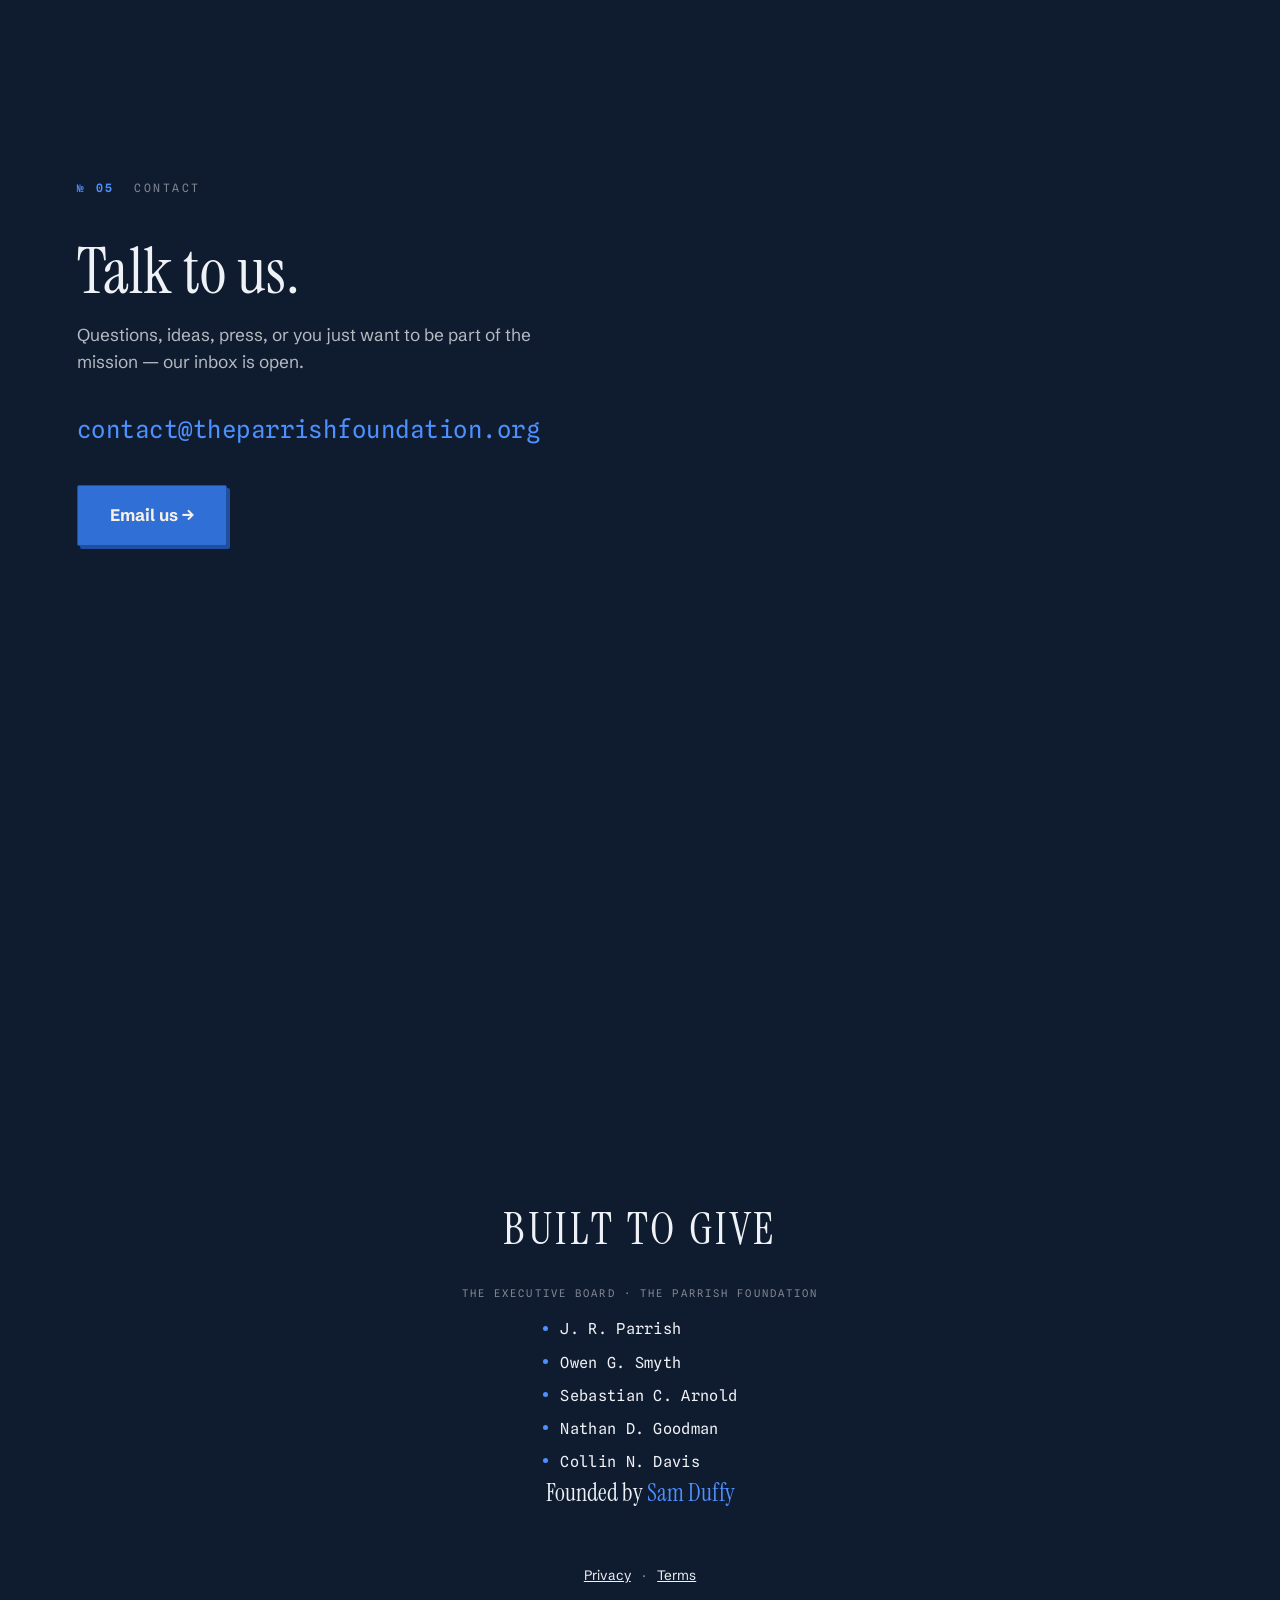
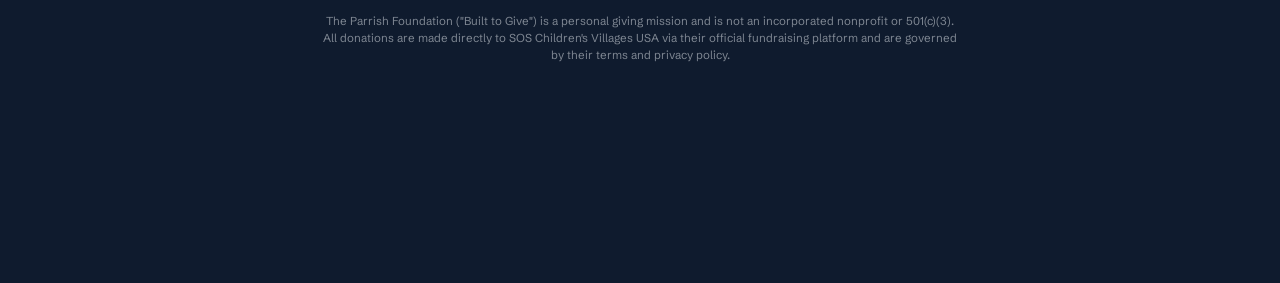
==== commit 85e3d5fa: "auto-deploy 2026-07-13 16:55:35 Co-Authored-By: Claude Fable 5 <noreply@anthropic.com>" ====
--- a/index.html
+++ b/index.html
@@ -176,9 +176,10 @@
 
         <details class="faq-item">
           <summary>Quotes J. R. Parrish lives by</summary>
-          <p>"The meaning of life is love — and to love someone is to do something for them and ask for nothing in return."</p>
-          <p>"You don't have to learn the hard way."</p>
-          <p>"Work every day to become the best version of yourself."</p>
+          <p>"The meaning of life is love."</p>
+          <p>"You become what you think about — your thoughts turn into actions, and your actions turn into results."</p>
+          <p>"Virtue is the center of all happiness."</p>
+          <p>"All you give is given to yourself."</p>
         </details>
 
         <details class="faq-item">
@@ -236,7 +237,6 @@
 
   <div class="board">
     <p class="board-label">The Executive Board · The Parrish Foundation</p>
-    <p class="board-founder">Founded by <strong>Sam Duffy</strong></p>
     <ul class="board-list">
       <li>J. R. Parrish</li>
       <li>Owen G. Smyth</li>
@@ -244,6 +244,7 @@
       <li>Nathan D. Goodman</li>
       <li>Collin N. Davis</li>
     </ul>
+    <p class="board-founder">Founded by <strong>Sam Duffy</strong></p>
   </div>
 
   <nav class="foot-nav">
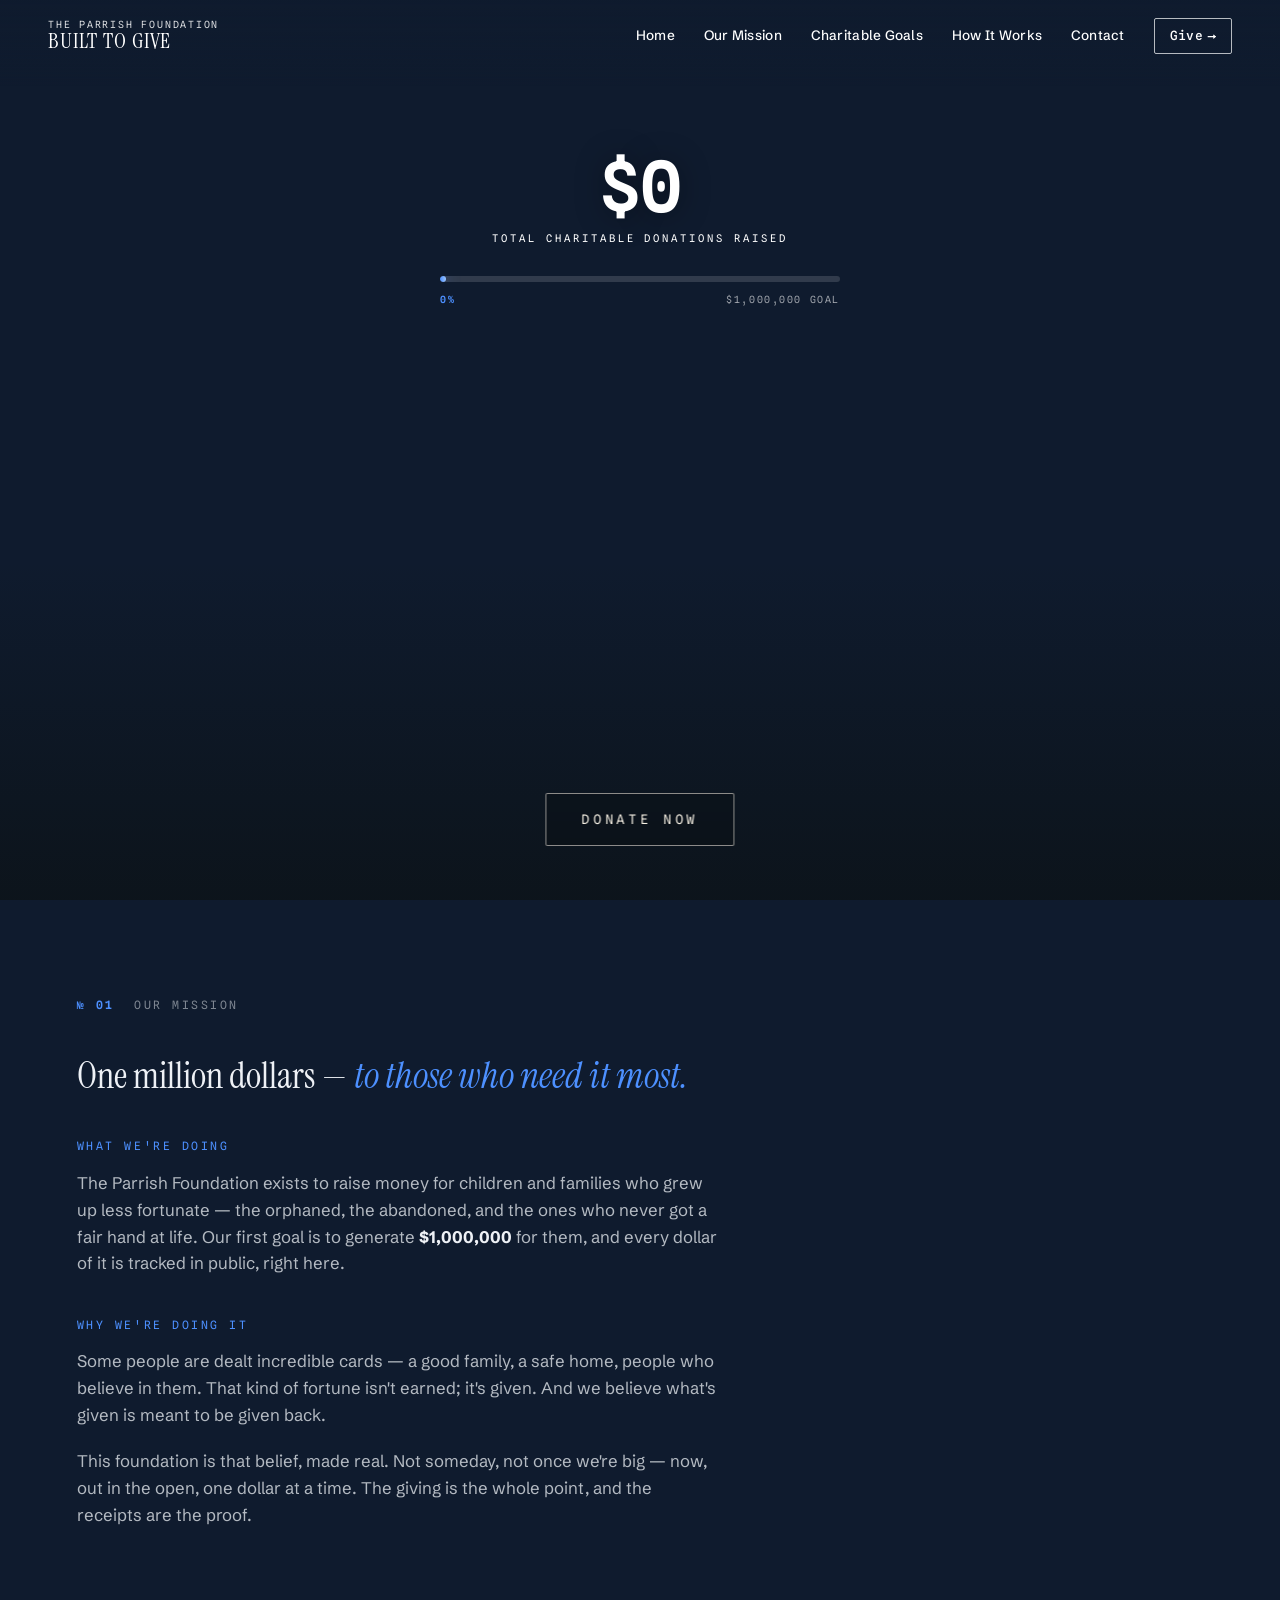
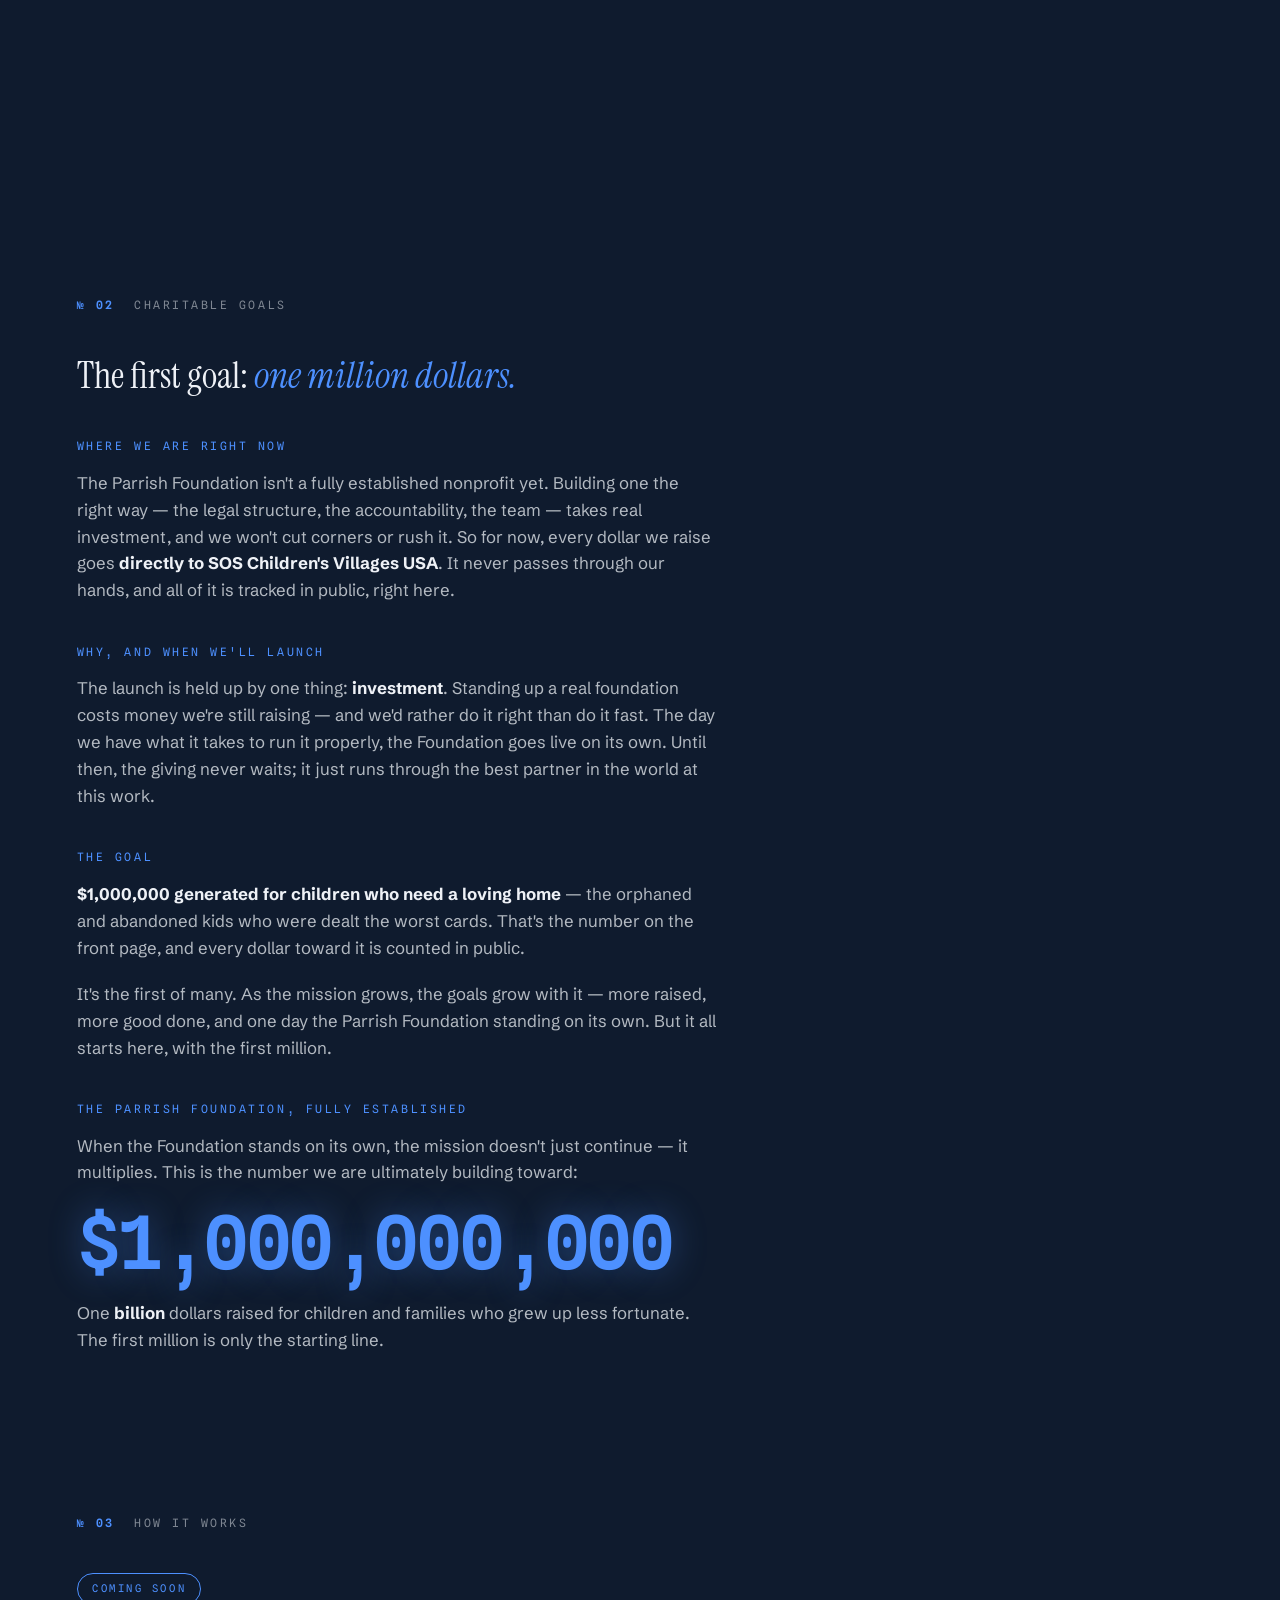
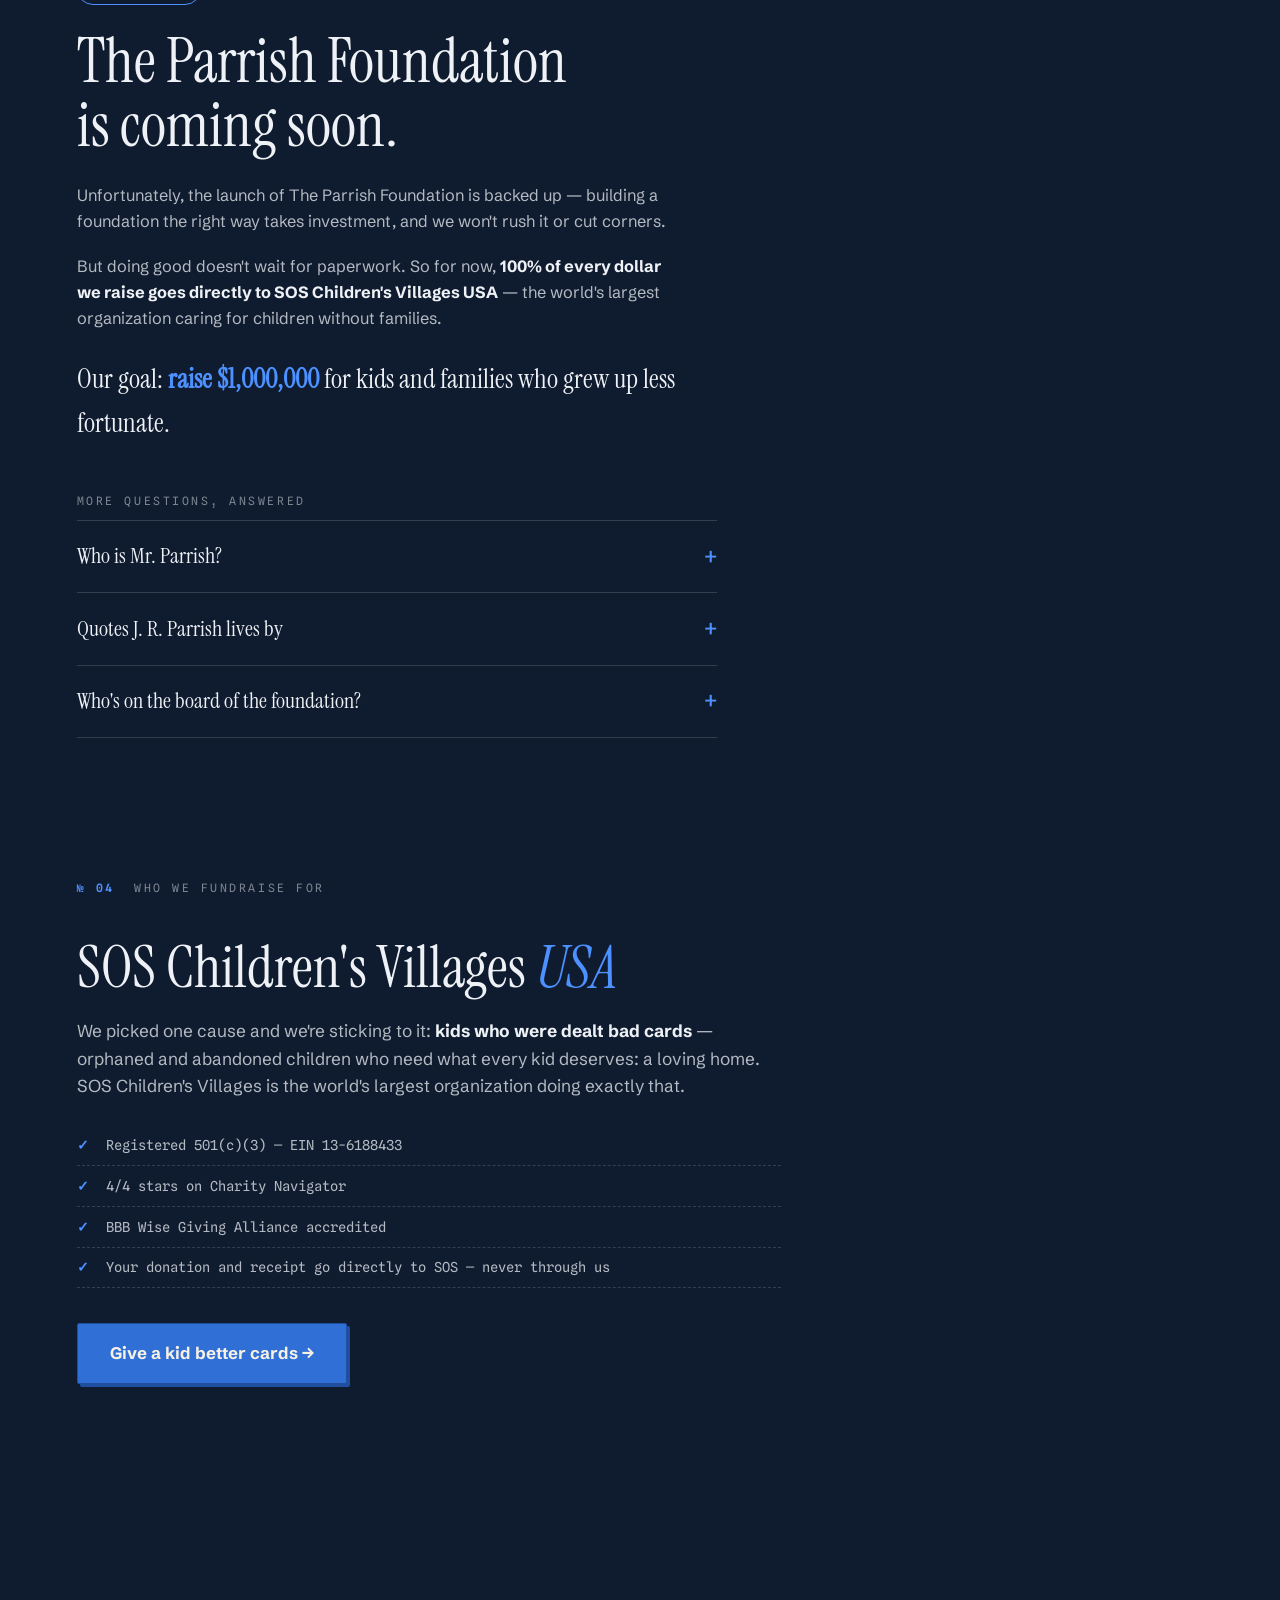
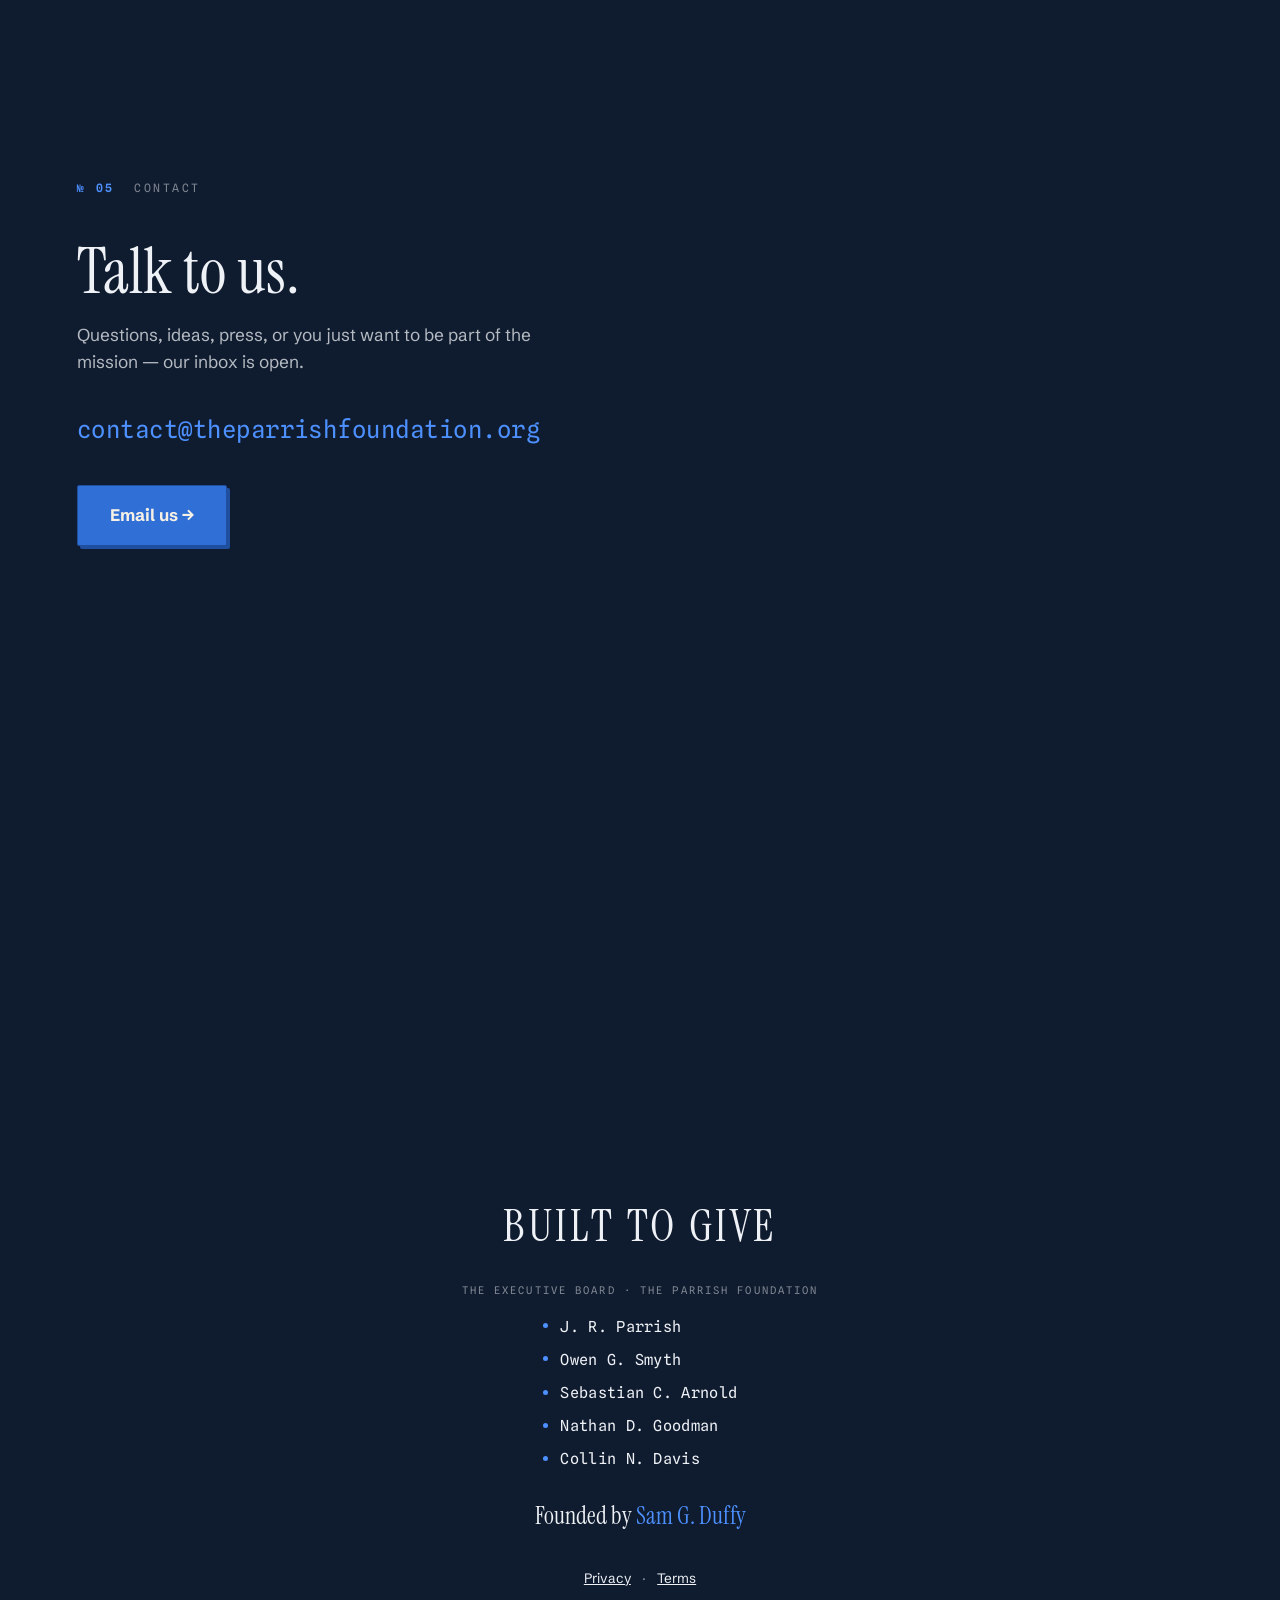
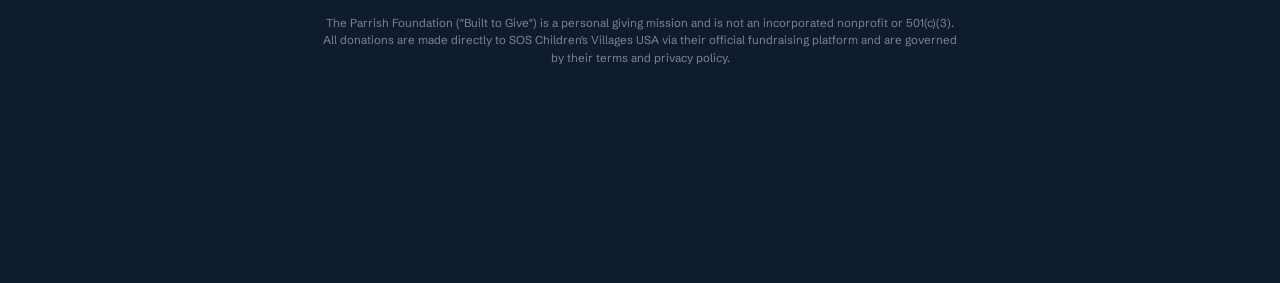
==== commit ff8071a9: "auto-deploy 2026-07-13 16:59:40 Co-Authored-By: Claude Fable 5 <noreply@anthropic.com>" ====
--- a/index.html
+++ b/index.html
@@ -185,7 +185,7 @@
         <details class="faq-item">
           <summary>Who's on the board of the foundation?</summary>
           <p>
-            The Executive Board of The Parrish Foundation was founded by Sam Duffy, and
+            The Executive Board of The Parrish Foundation was founded by Sam G. Duffy, and
             includes J. R. Parrish, Owen G. Smyth, Sebastian C. Arnold, Nathan D. Goodman,
             and Collin N. Davis. You'll find them listed at the bottom of every page.
           </p>
@@ -244,7 +244,7 @@
       <li>Nathan D. Goodman</li>
       <li>Collin N. Davis</li>
     </ul>
-    <p class="board-founder">Founded by <strong>Sam Duffy</strong></p>
+    <p class="board-founder">Founded by <strong>Sam G. Duffy</strong></p>
   </div>
 
   <nav class="foot-nav">
--- a/styles.css
+++ b/styles.css
@@ -746,7 +746,7 @@
   font-family: var(--serif);
   font-size: 1.5rem;
   color: var(--ink);
-  margin-bottom: 1.3rem;
+  margin-top: 1.6rem;
 }
 .board-founder strong { font-weight: 400; color: var(--accent); }
 .board-list {
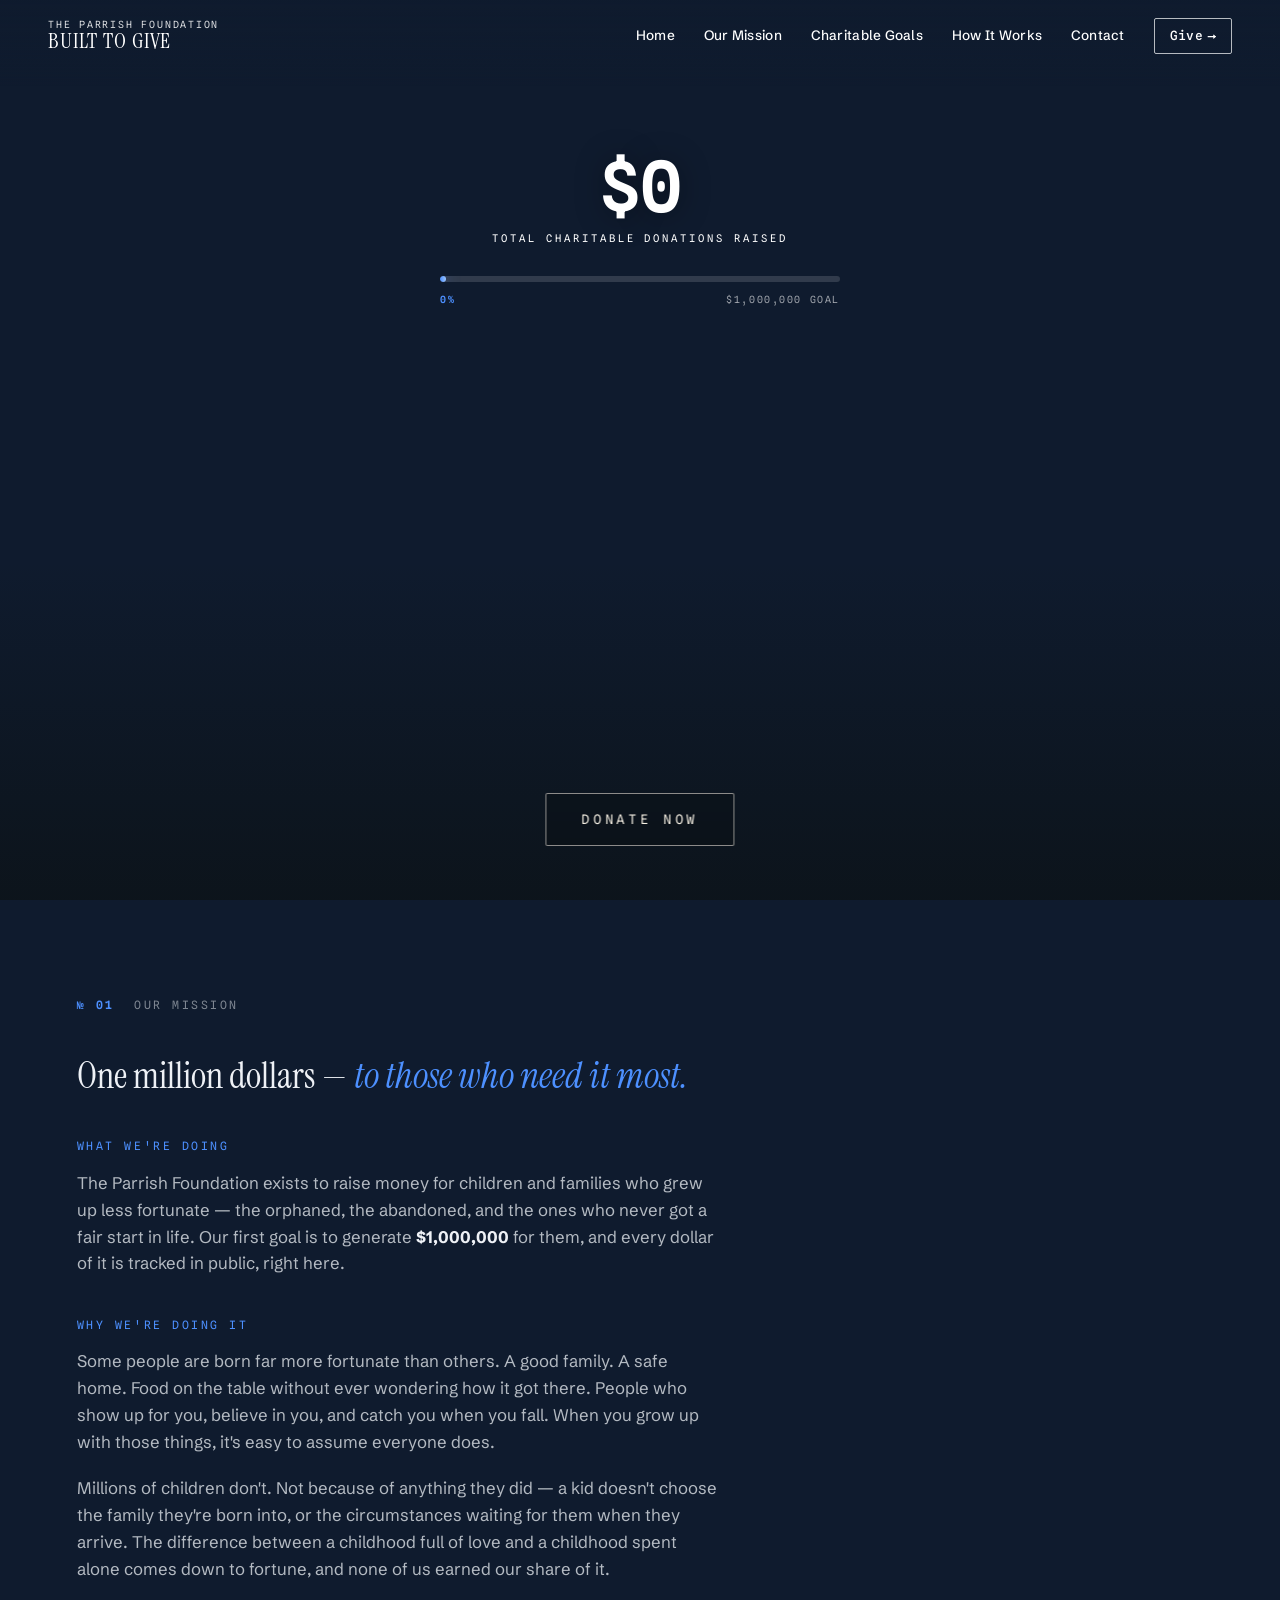
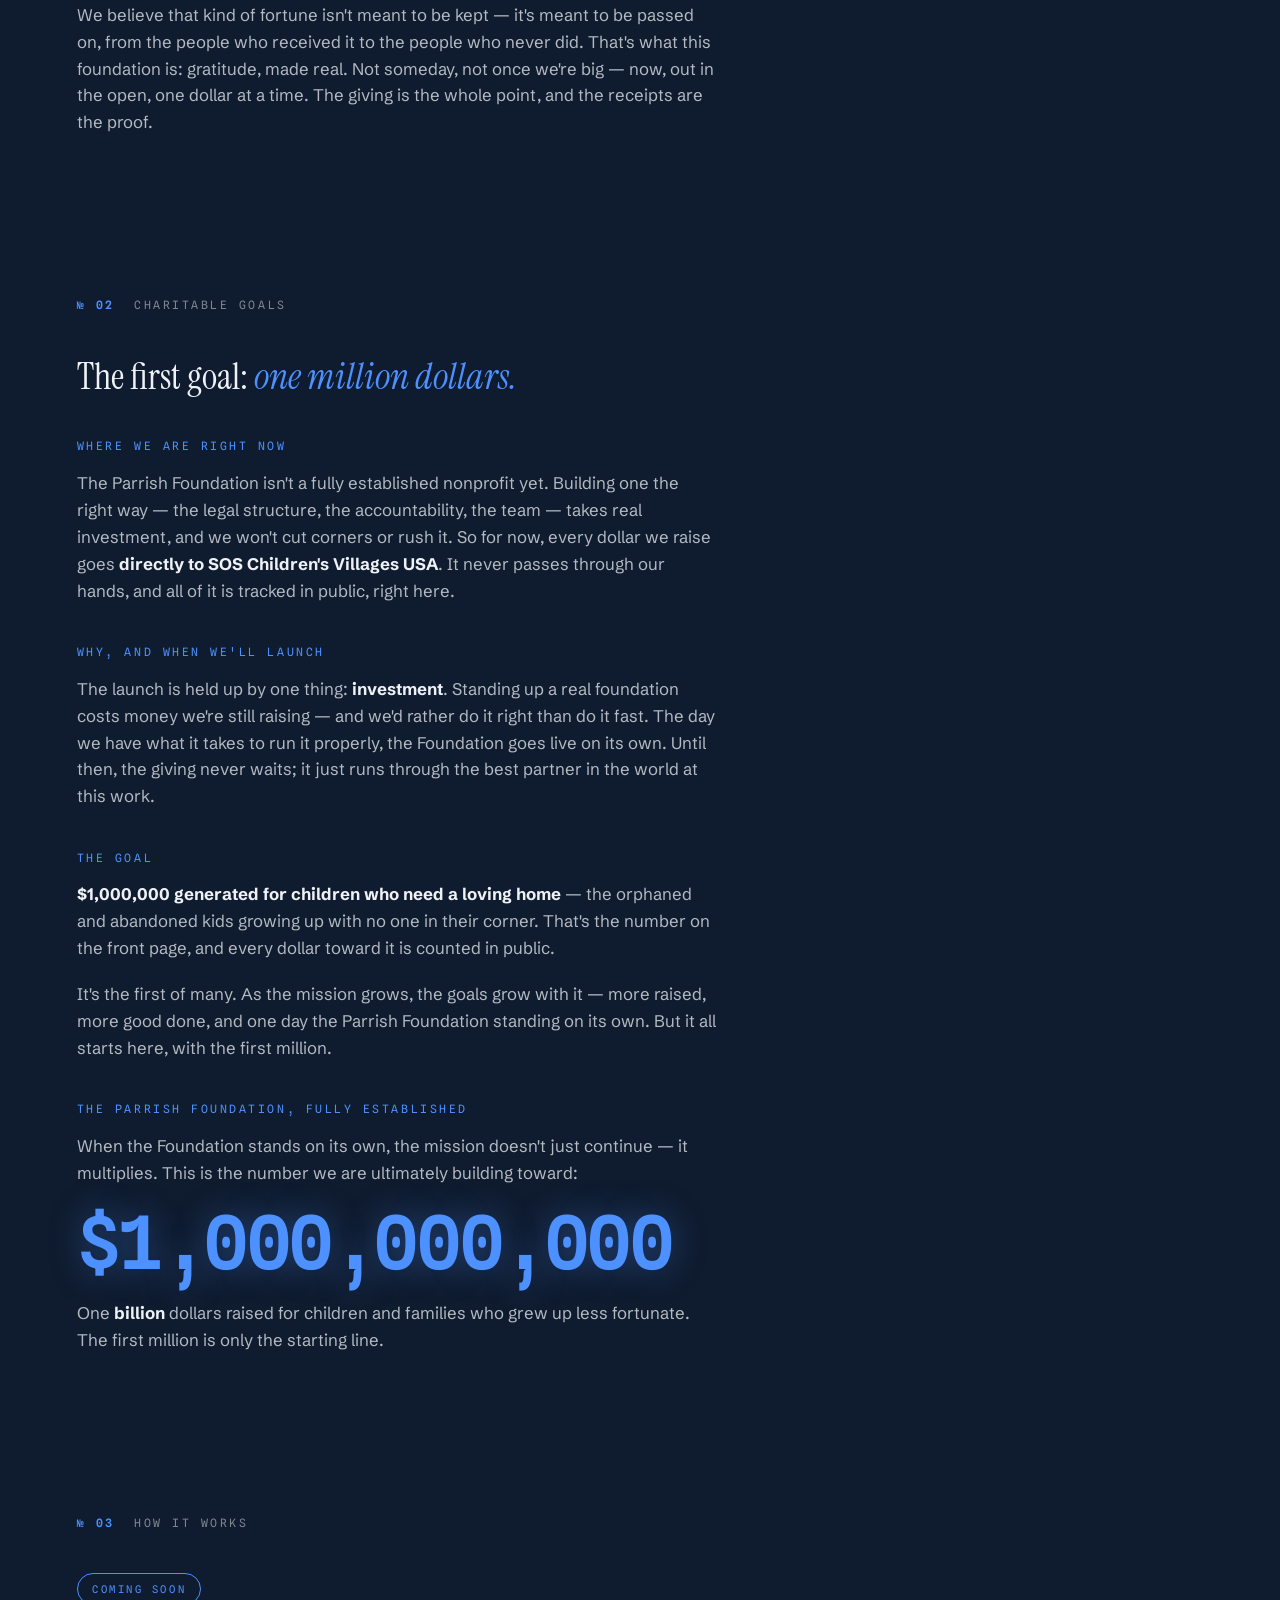
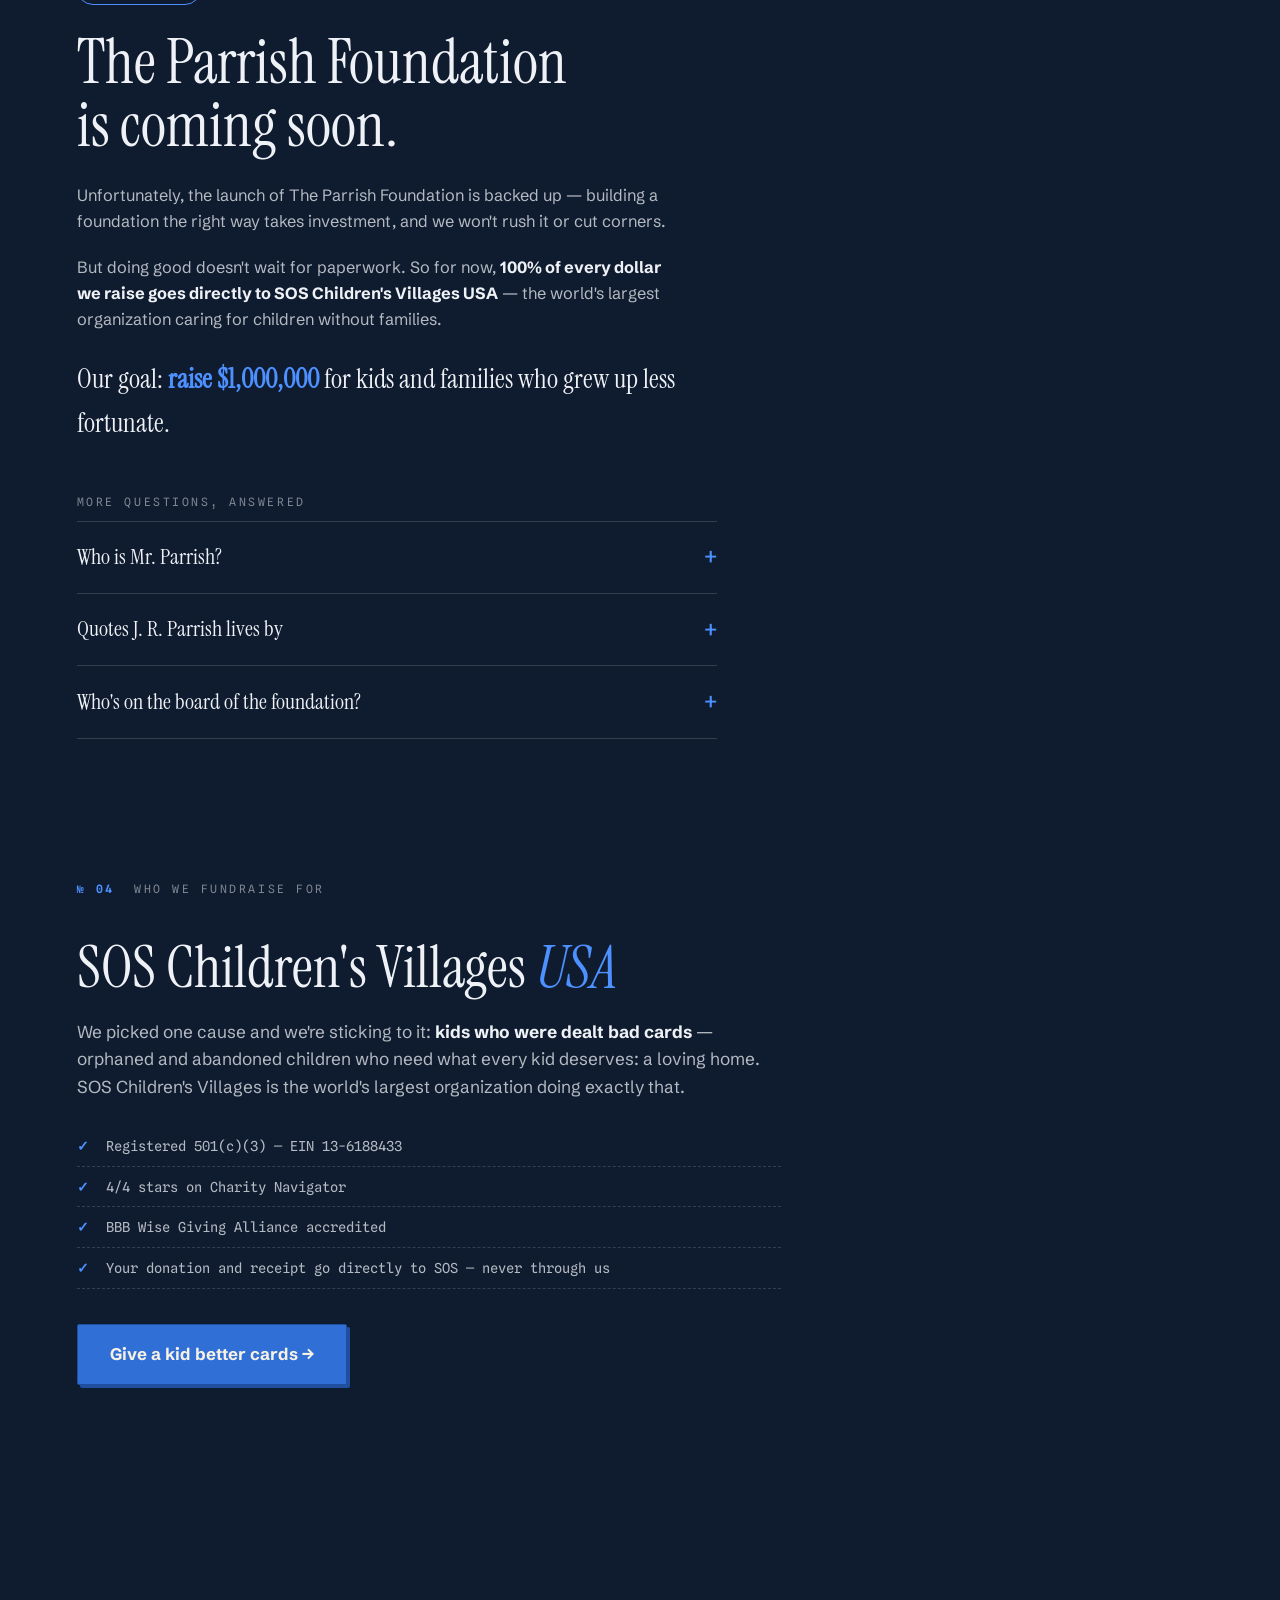
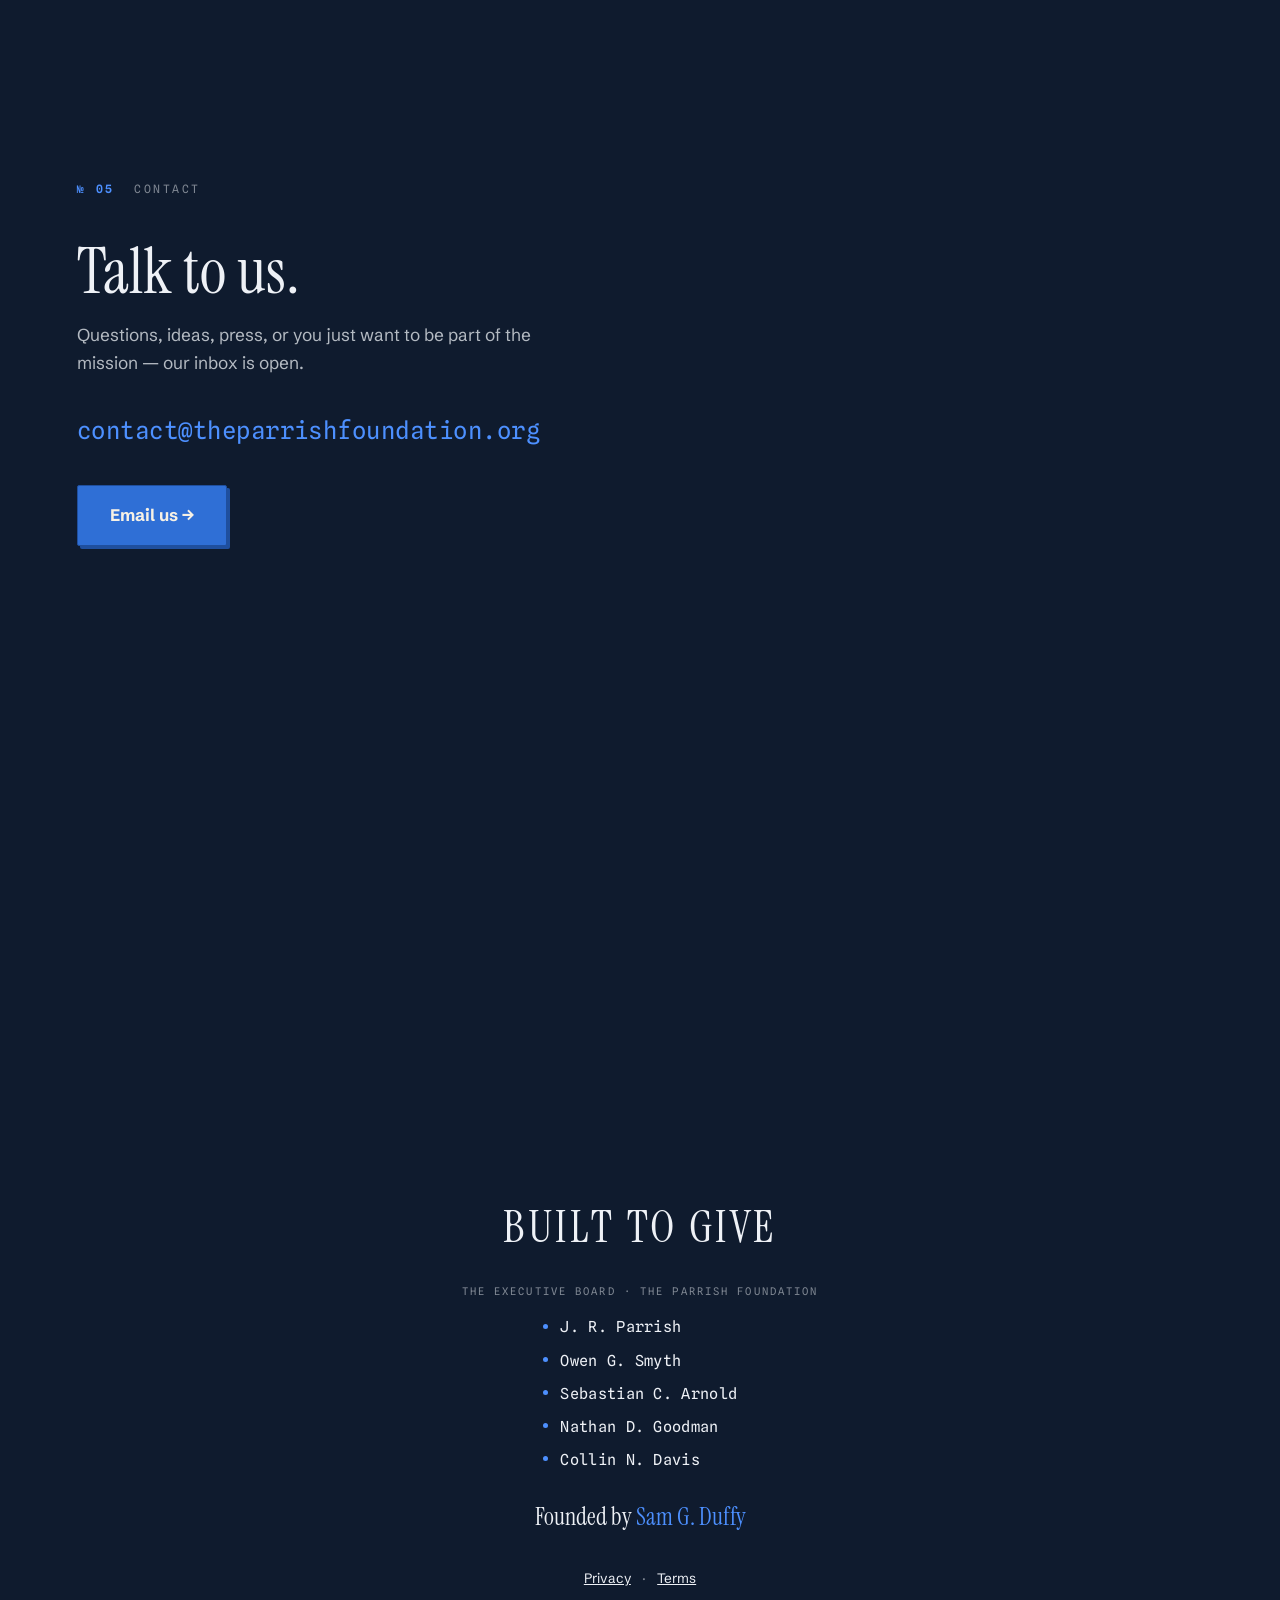
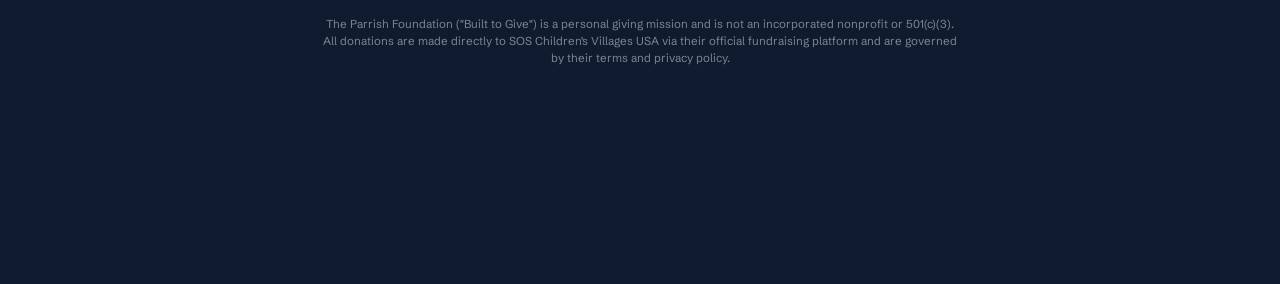
==== commit 68c5f220: "auto-deploy 2026-07-13 17:02:42 Co-Authored-By: Claude Fable 5 <noreply@anthropic.com>" ====
--- a/index.html
+++ b/index.html
@@ -62,20 +62,29 @@
       <p class="story-h">What we're doing</p>
       <p>
         The Parrish Foundation exists to raise money for children and families who grew up
-        less fortunate — the orphaned, the abandoned, and the ones who never got a fair hand
-        at life. Our first goal is to generate <strong>$1,000,000</strong> for them, and
+        less fortunate — the orphaned, the abandoned, and the ones who never got a fair start
+        in life. Our first goal is to generate <strong>$1,000,000</strong> for them, and
         every dollar of it is tracked in public, right here.
       </p>
 
       <p class="story-h">Why we're doing it</p>
       <p>
-        Some people are dealt incredible cards — a good family, a safe home, people who
-        believe in them. That kind of fortune isn't earned; it's given. And we believe
-        what's given is meant to be given back.
-      </p>
-      <p>
-        This foundation is that belief, made real. Not someday, not once we're big — now,
-        out in the open, one dollar at a time. The giving is the whole point, and the
+        Some people are born far more fortunate than others. A good family. A safe home.
+        Food on the table without ever wondering how it got there. People who show up for
+        you, believe in you, and catch you when you fall. When you grow up with those
+        things, it's easy to assume everyone does.
+      </p>
+      <p>
+        Millions of children don't. Not because of anything they did — a kid doesn't
+        choose the family they're born into, or the circumstances waiting for them when
+        they arrive. The difference between a childhood full of love and a childhood
+        spent alone comes down to fortune, and none of us earned our share of it.
+      </p>
+      <p>
+        We believe that kind of fortune isn't meant to be kept — it's meant to be passed
+        on, from the people who received it to the people who never did. That's what this
+        foundation is: gratitude, made real. Not someday, not once we're big — now, out
+        in the open, one dollar at a time. The giving is the whole point, and the
         receipts are the proof.
       </p>
 
@@ -109,8 +118,8 @@
       <p class="story-h">The goal</p>
       <p>
         <strong>$1,000,000 generated for children who need a loving home</strong> — the
-        orphaned and abandoned kids who were dealt the worst cards. That's the number on
-        the front page, and every dollar toward it is counted in public.
+        orphaned and abandoned kids growing up with no one in their corner. That's the
+        number on the front page, and every dollar toward it is counted in public.
       </p>
       <p>
         It's the first of many. As the mission grows, the goals grow with it — more raised,
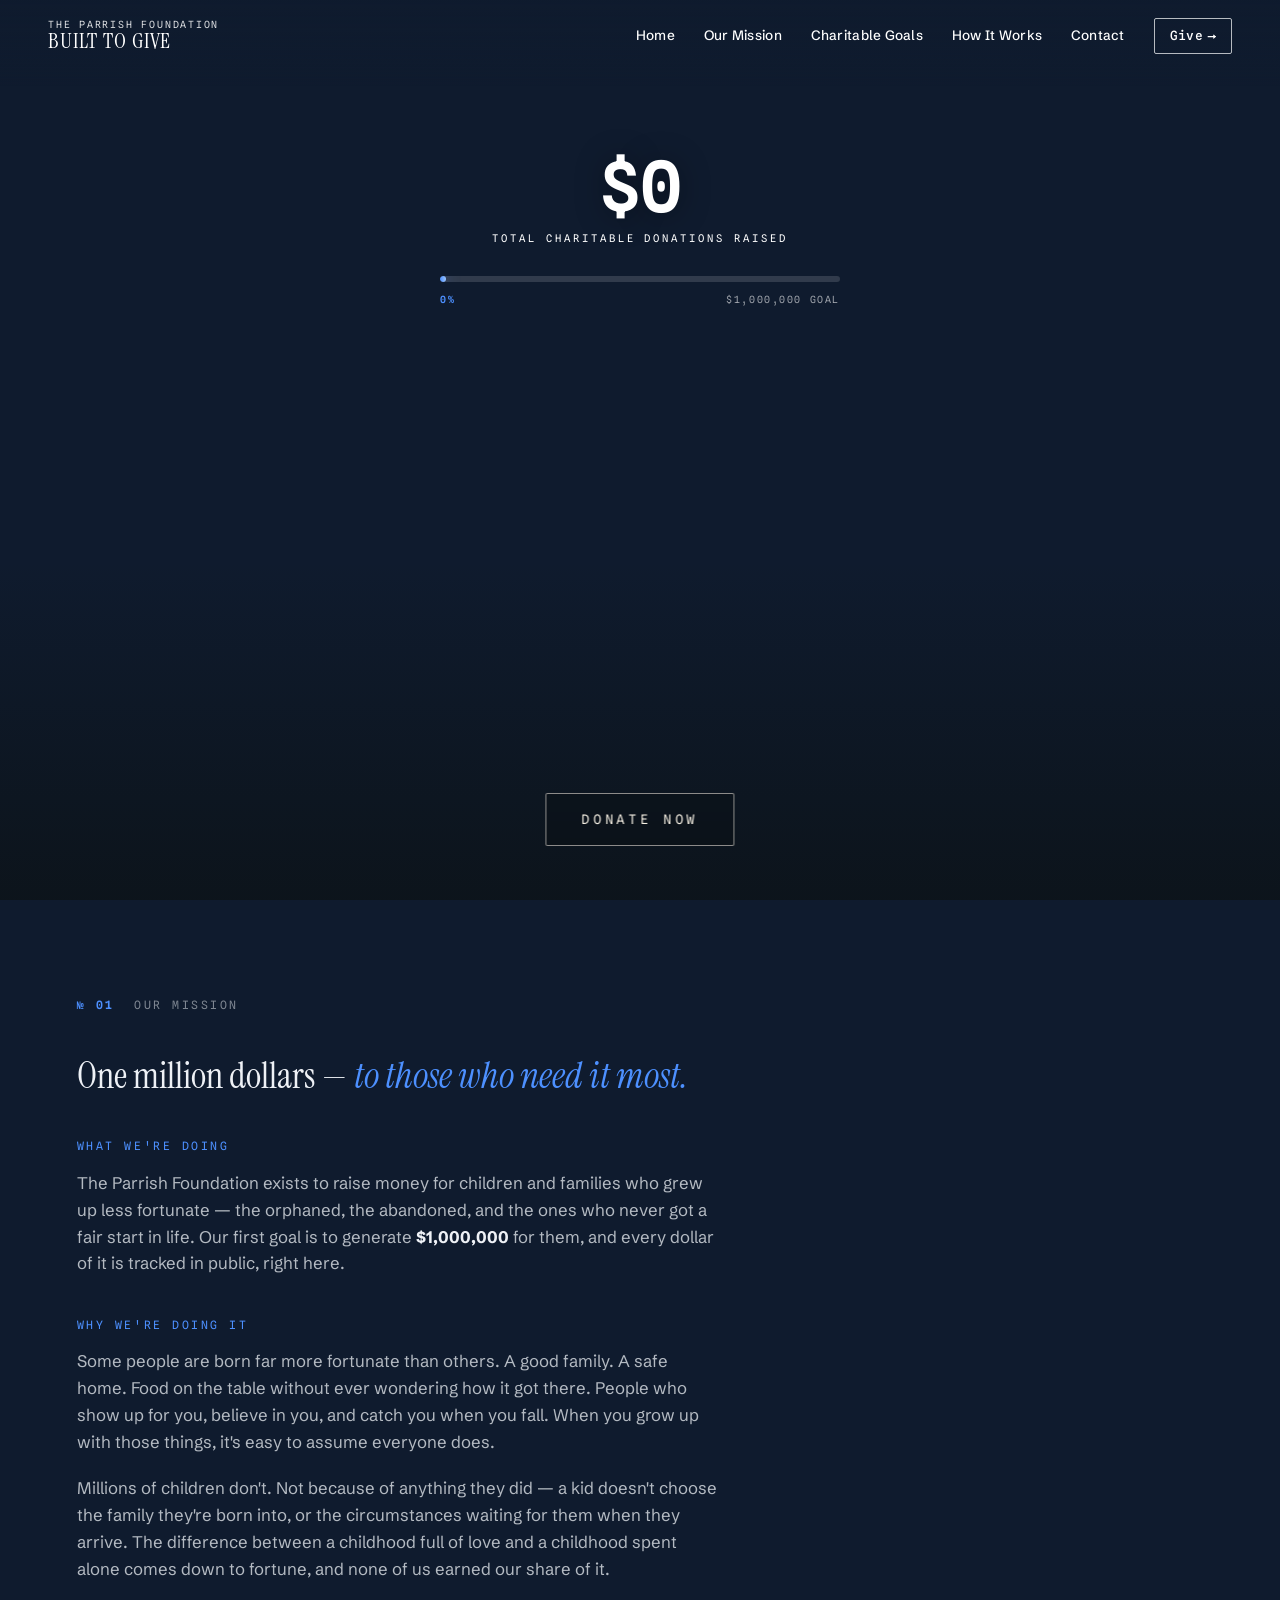
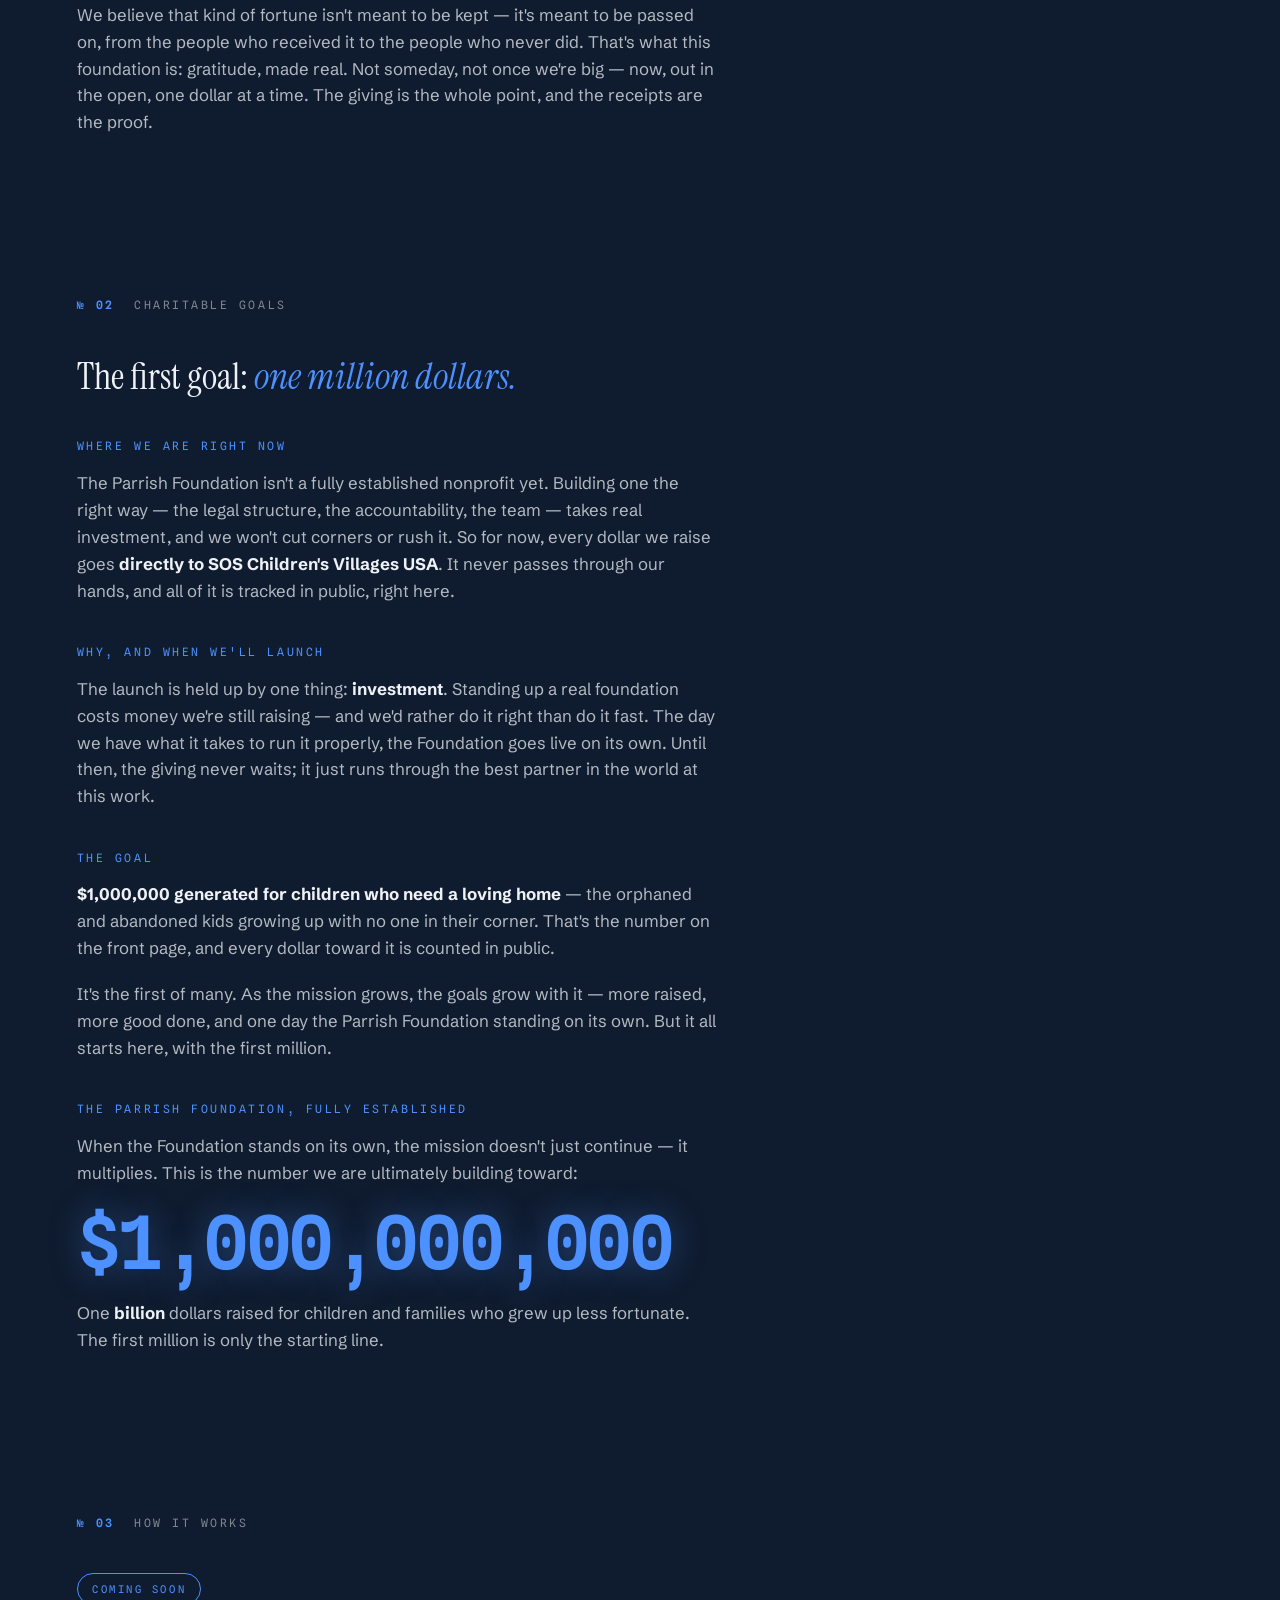
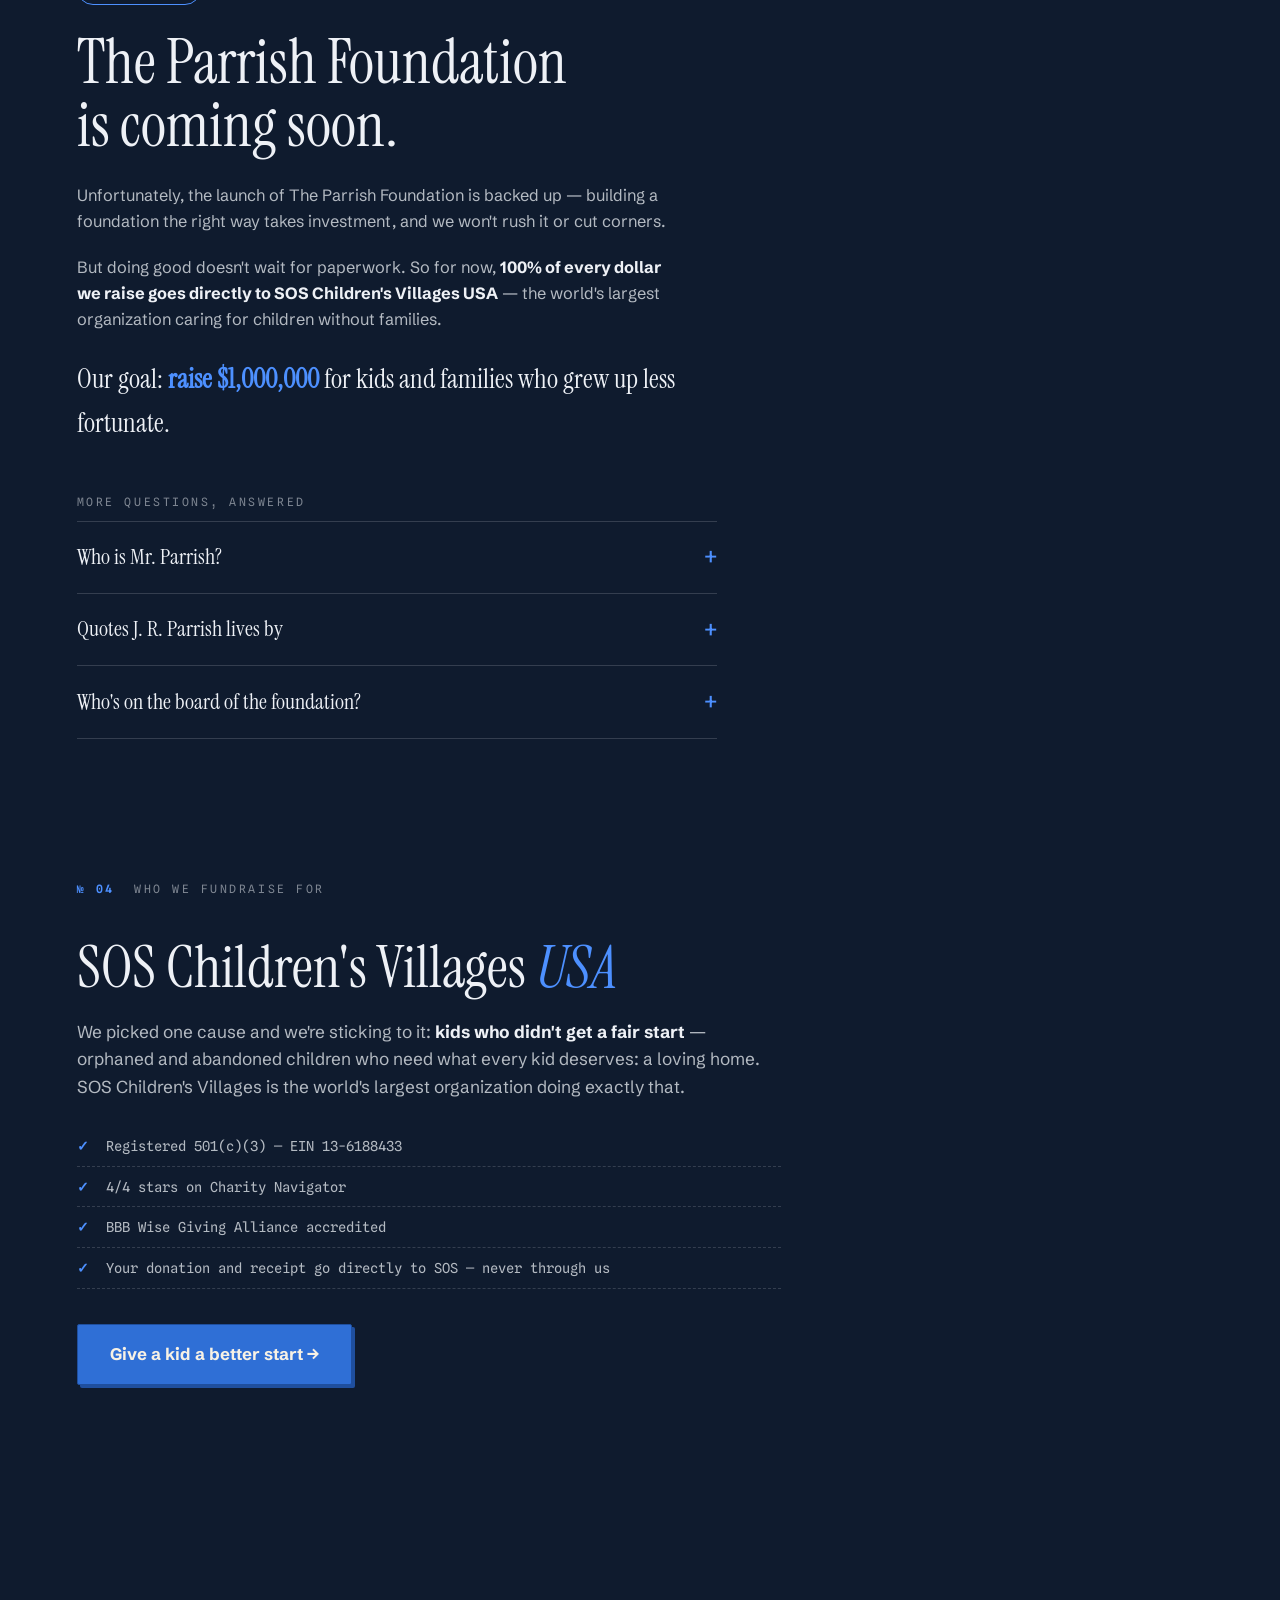
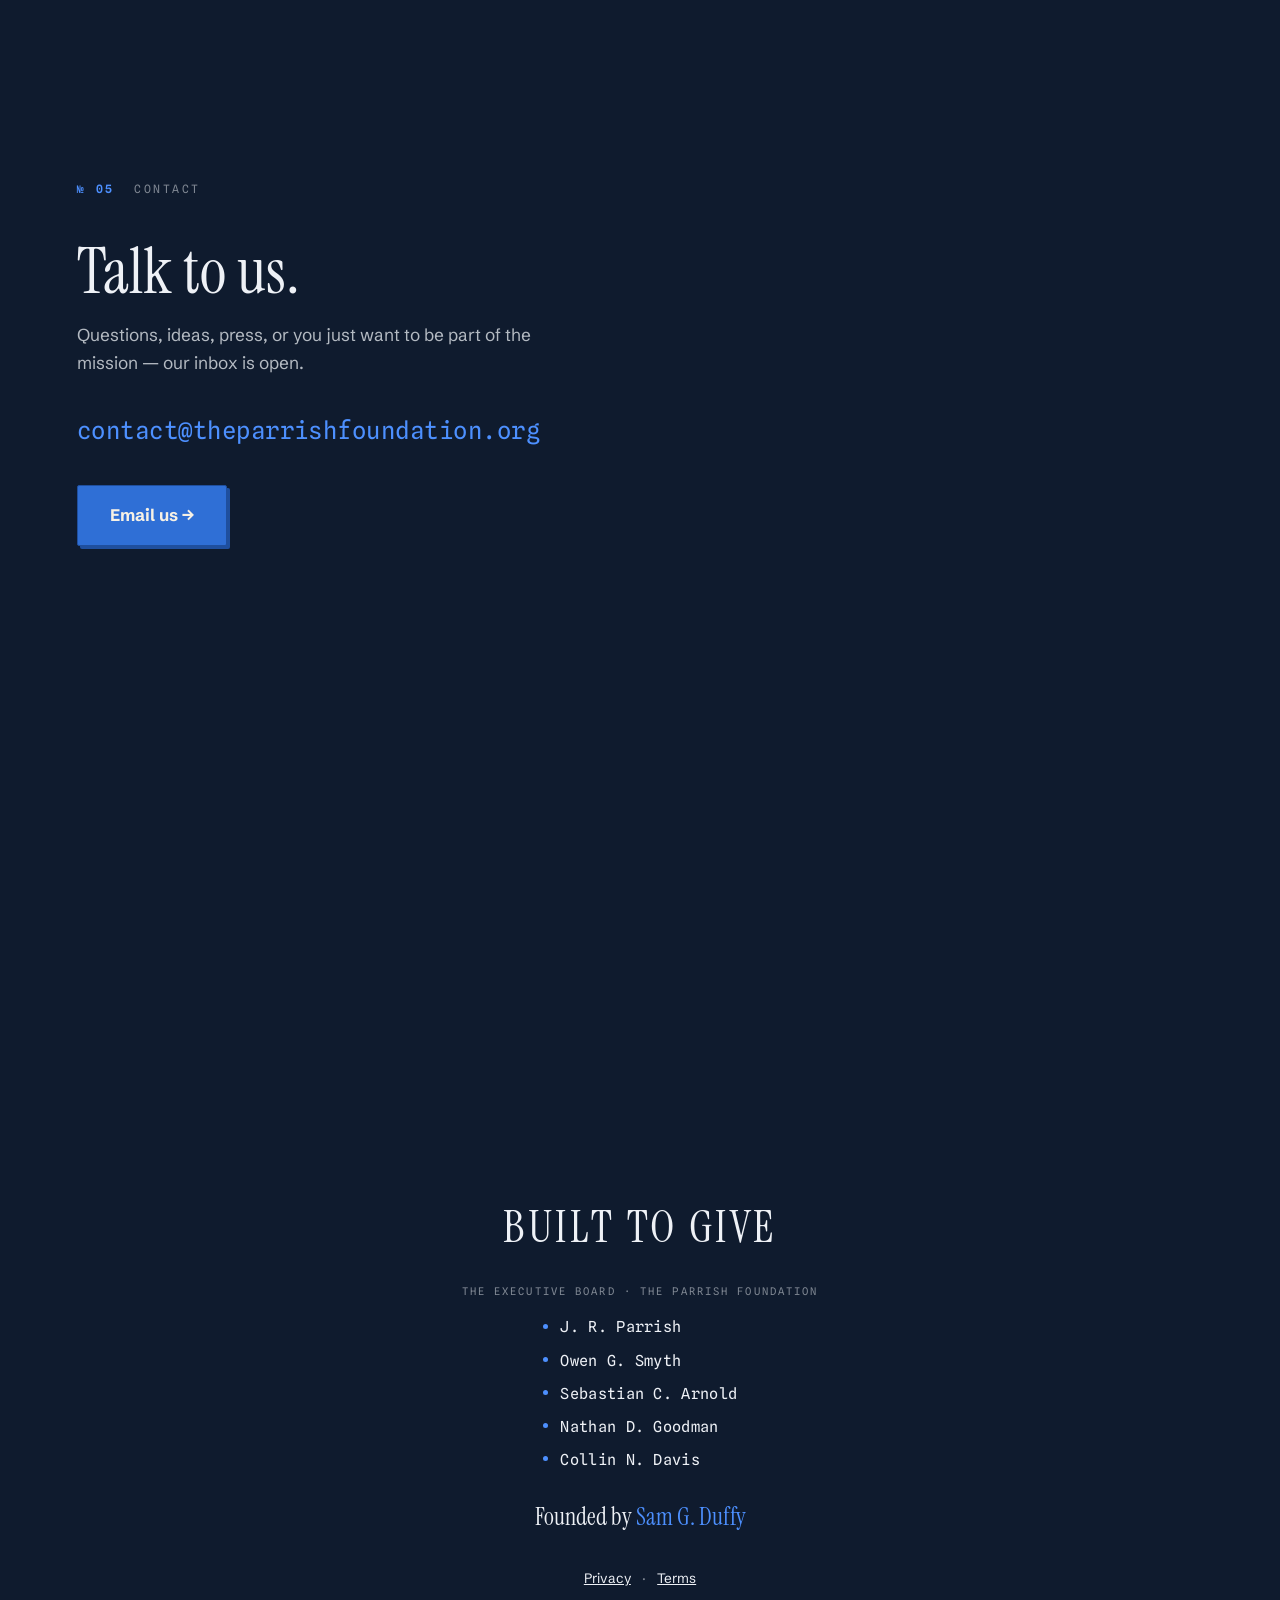
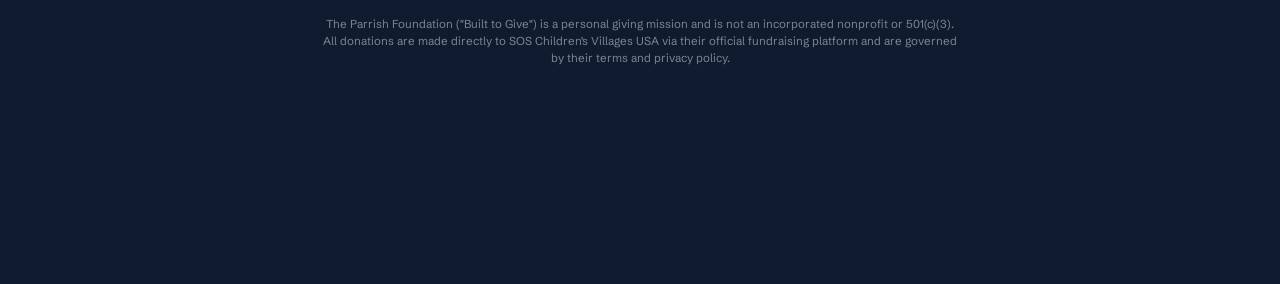
==== commit 58e055da: "auto-deploy 2026-07-13 17:03:45 Co-Authored-By: Claude Fable 5 <noreply@anthropic.com>" ====
--- a/index.html
+++ b/index.html
@@ -209,7 +209,7 @@
     <div class="charity-body">
       <h2 class="charity-name">SOS Children's Villages <span>USA</span></h2>
       <p class="charity-why">
-        We picked one cause and we're sticking to it: <strong>kids who were dealt bad cards</strong> —
+        We picked one cause and we're sticking to it: <strong>kids who didn't get a fair start</strong> —
         orphaned and abandoned children who need what every kid deserves: a loving home.
         SOS Children's Villages is the world's largest organization doing exactly that.
       </p>
@@ -219,7 +219,7 @@
         <li><span class="fact-check">✓</span> BBB Wise Giving Alliance accredited</li>
         <li><span class="fact-check">✓</span> Your donation and receipt go directly to SOS — never through us</li>
       </ul>
-      <a class="btn-primary big" data-give href="#">Give a kid better cards →</a>
+      <a class="btn-primary big" data-give href="#">Give a kid a better start →</a>
     </div>
   </section>
 
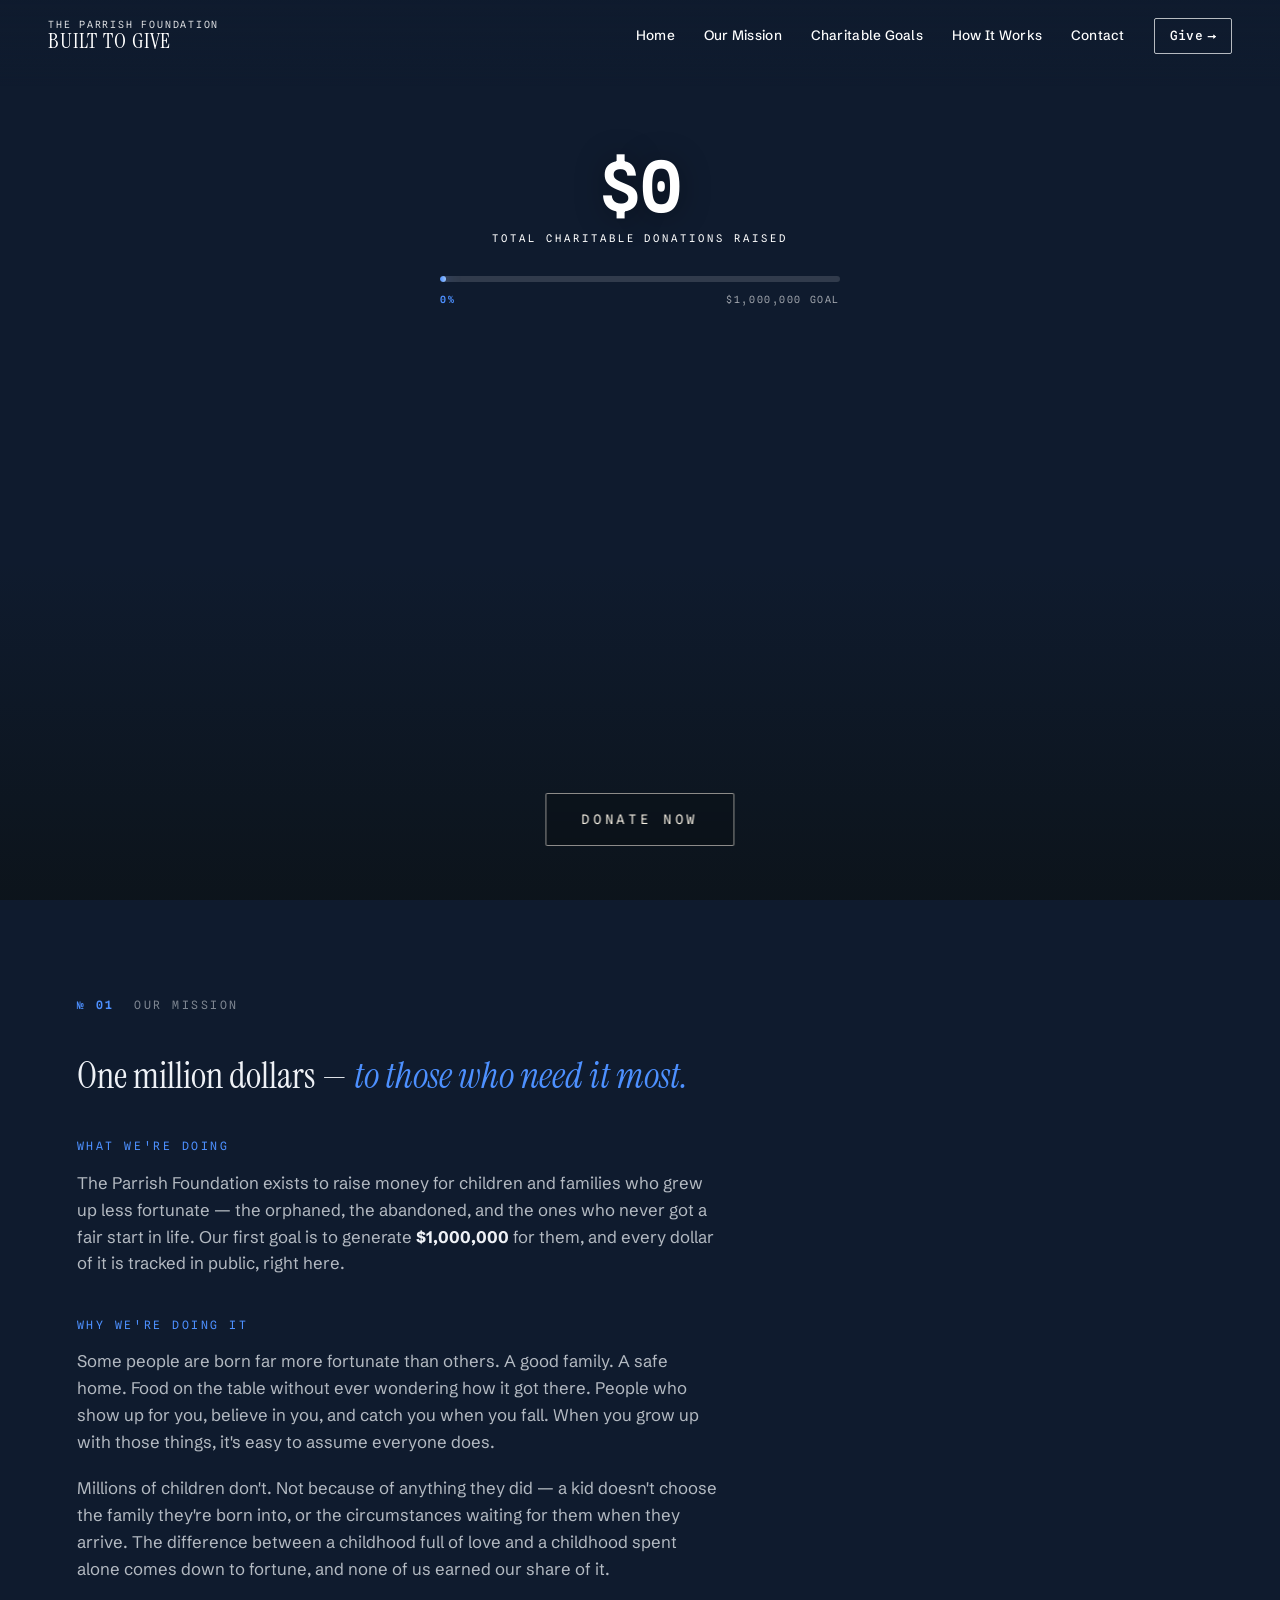
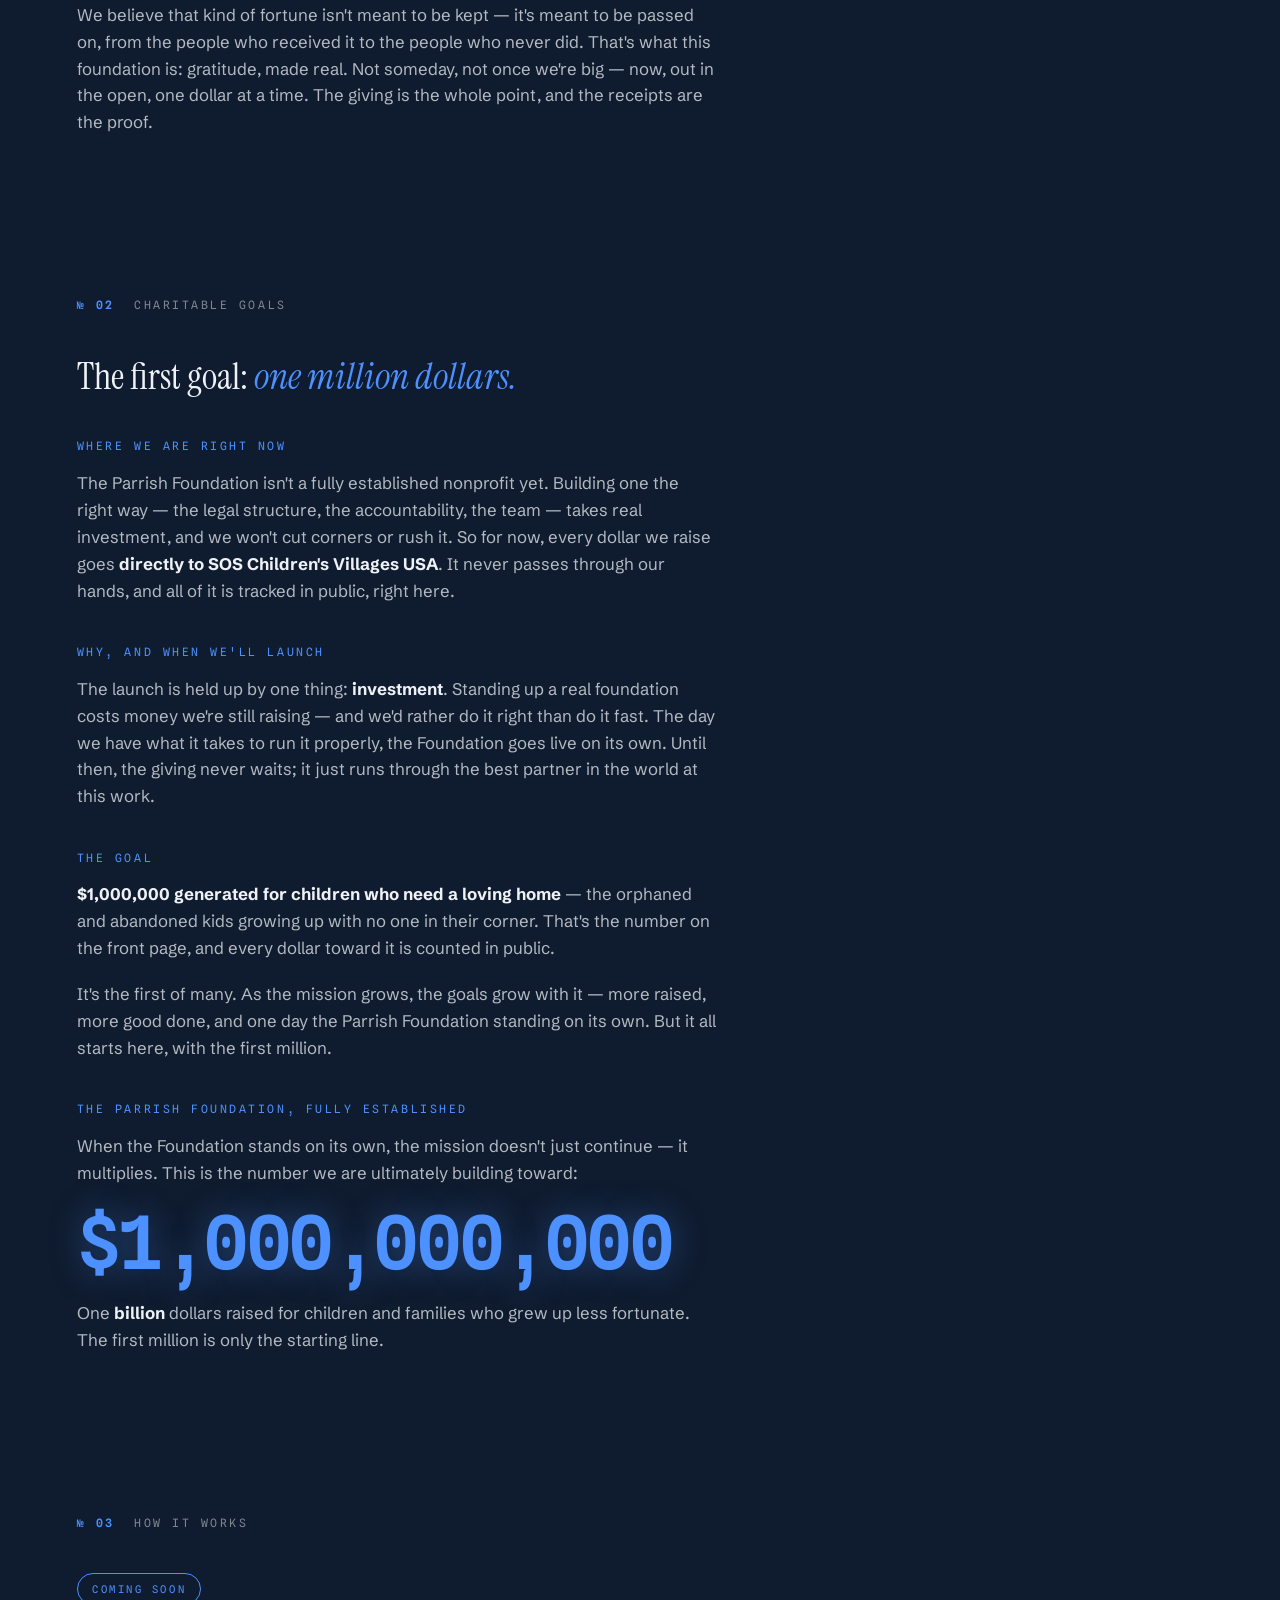
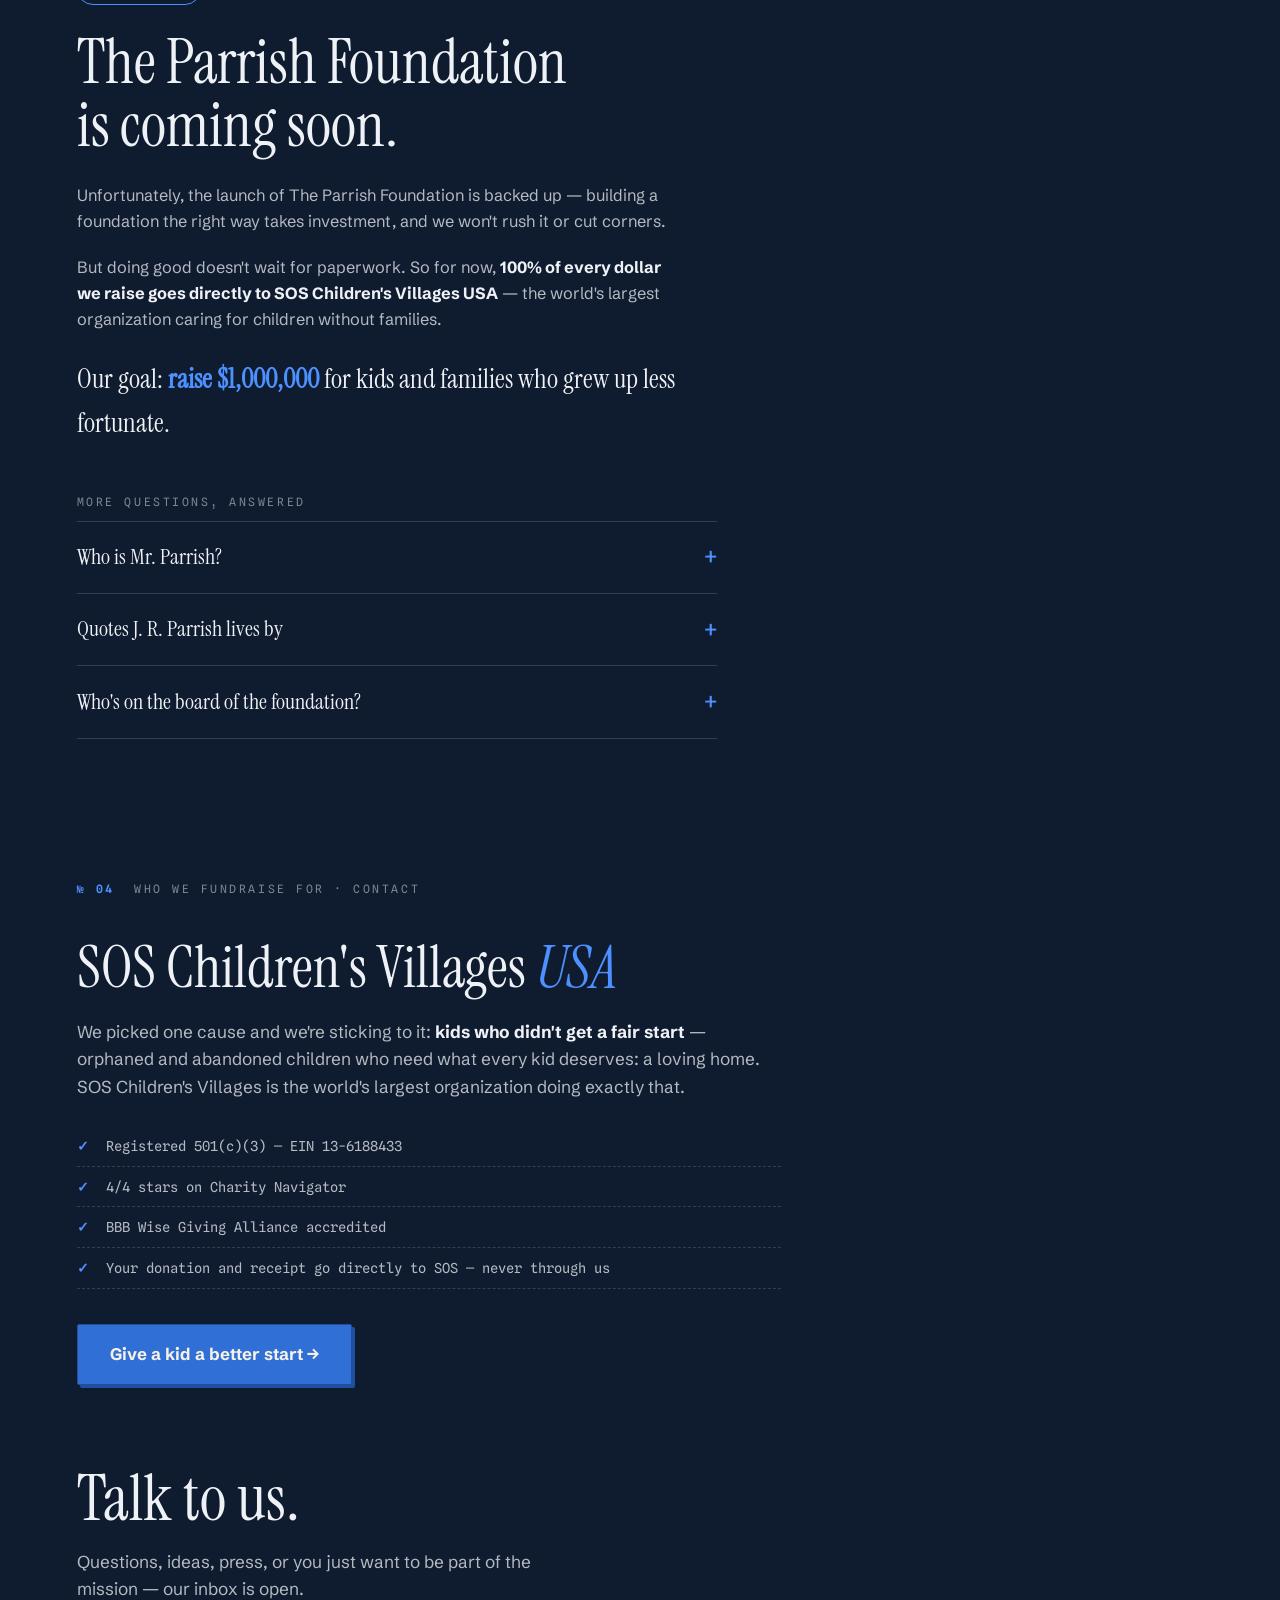
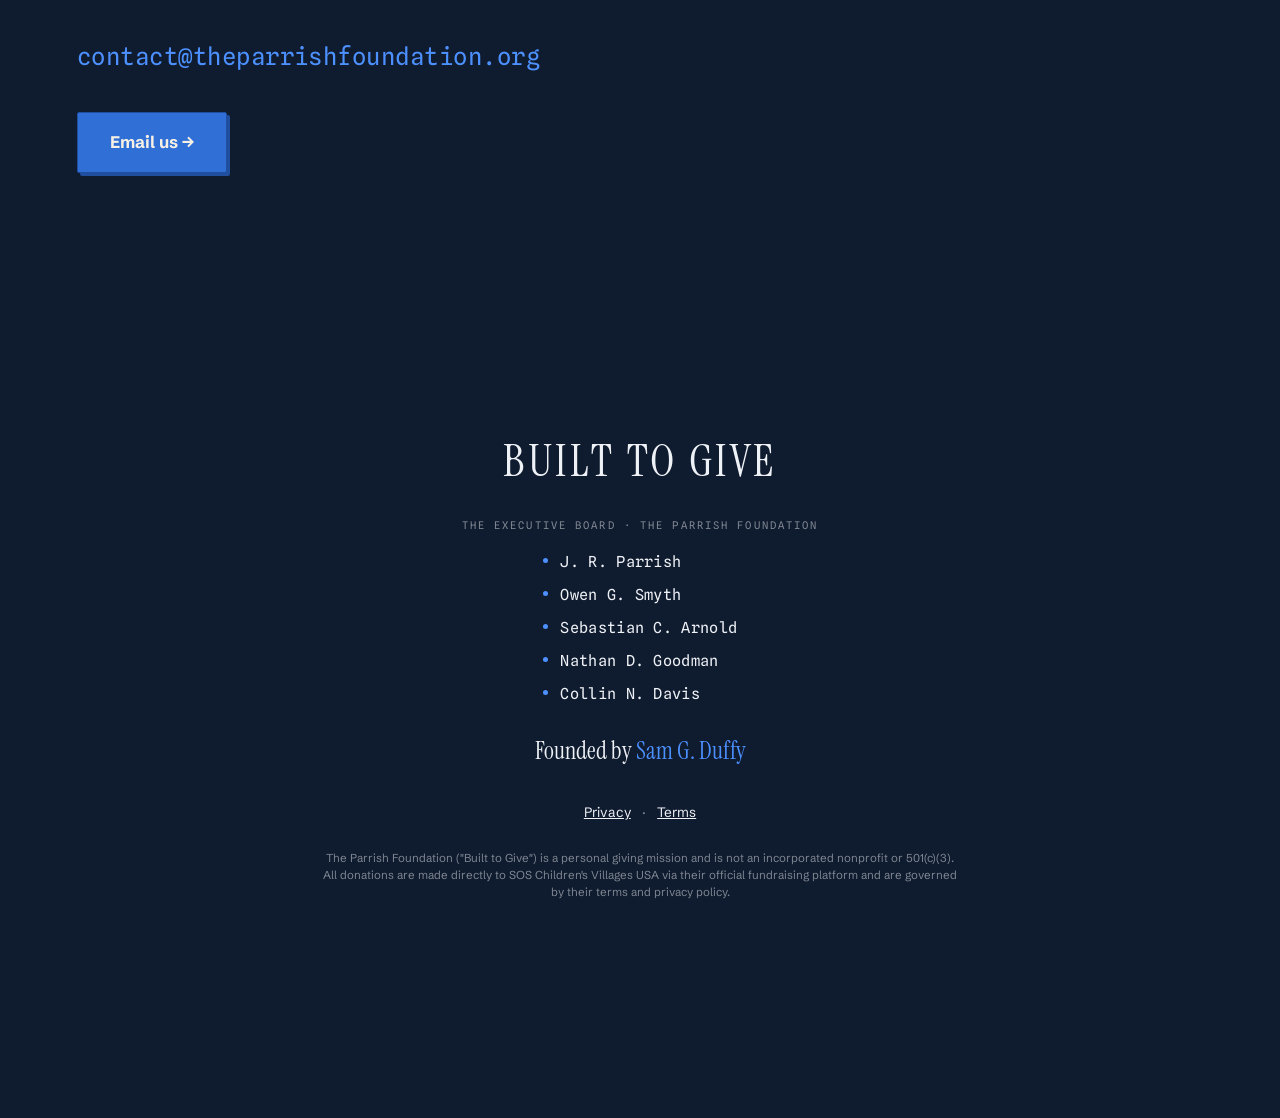
==== commit 50701da5: "auto-deploy 2026-07-13 17:09:48 Co-Authored-By: Claude Fable 5 <noreply@anthropic.com>" ====
--- a/index.html
+++ b/index.html
@@ -203,9 +203,9 @@
     </div>
   </section>
 
-  <!-- ============ PAGE 5 · THE CHARITY ============ -->
-  <section class="charity page" id="charity">
-    <div class="story-label"><span class="folio">№ 04</span> WHO WE FUNDRAISE FOR</div>
+  <!-- ============ PAGE 5 · CONTACT (incl. who we fundraise for) ============ -->
+  <section class="charity page" id="contact">
+    <div class="story-label"><span class="folio">№ 04</span> WHO WE FUNDRAISE FOR · CONTACT</div>
     <div class="charity-body">
       <h2 class="charity-name">SOS Children's Villages <span>USA</span></h2>
       <p class="charity-why">
@@ -221,11 +221,6 @@
       </ul>
       <a class="btn-primary big" data-give href="#">Give a kid a better start →</a>
     </div>
-  </section>
-
-  <!-- ============ PAGE 6 · CONTACT ============ -->
-  <section class="story page" id="contact">
-    <div class="story-label"><span class="folio">№ 05</span> CONTACT</div>
     <div class="contact-body">
       <h2 class="contact-title">Talk to us.</h2>
       <p class="contact-sub">
--- a/styles.css
+++ b/styles.css
@@ -651,6 +651,8 @@
 }
 
 .charity-body { max-width: 44rem; }
+/* contact lives in the same section as the charity info now */
+.charity .contact-body { margin-top: 5rem; }
 
 .charity-name {
   font-family: var(--serif);
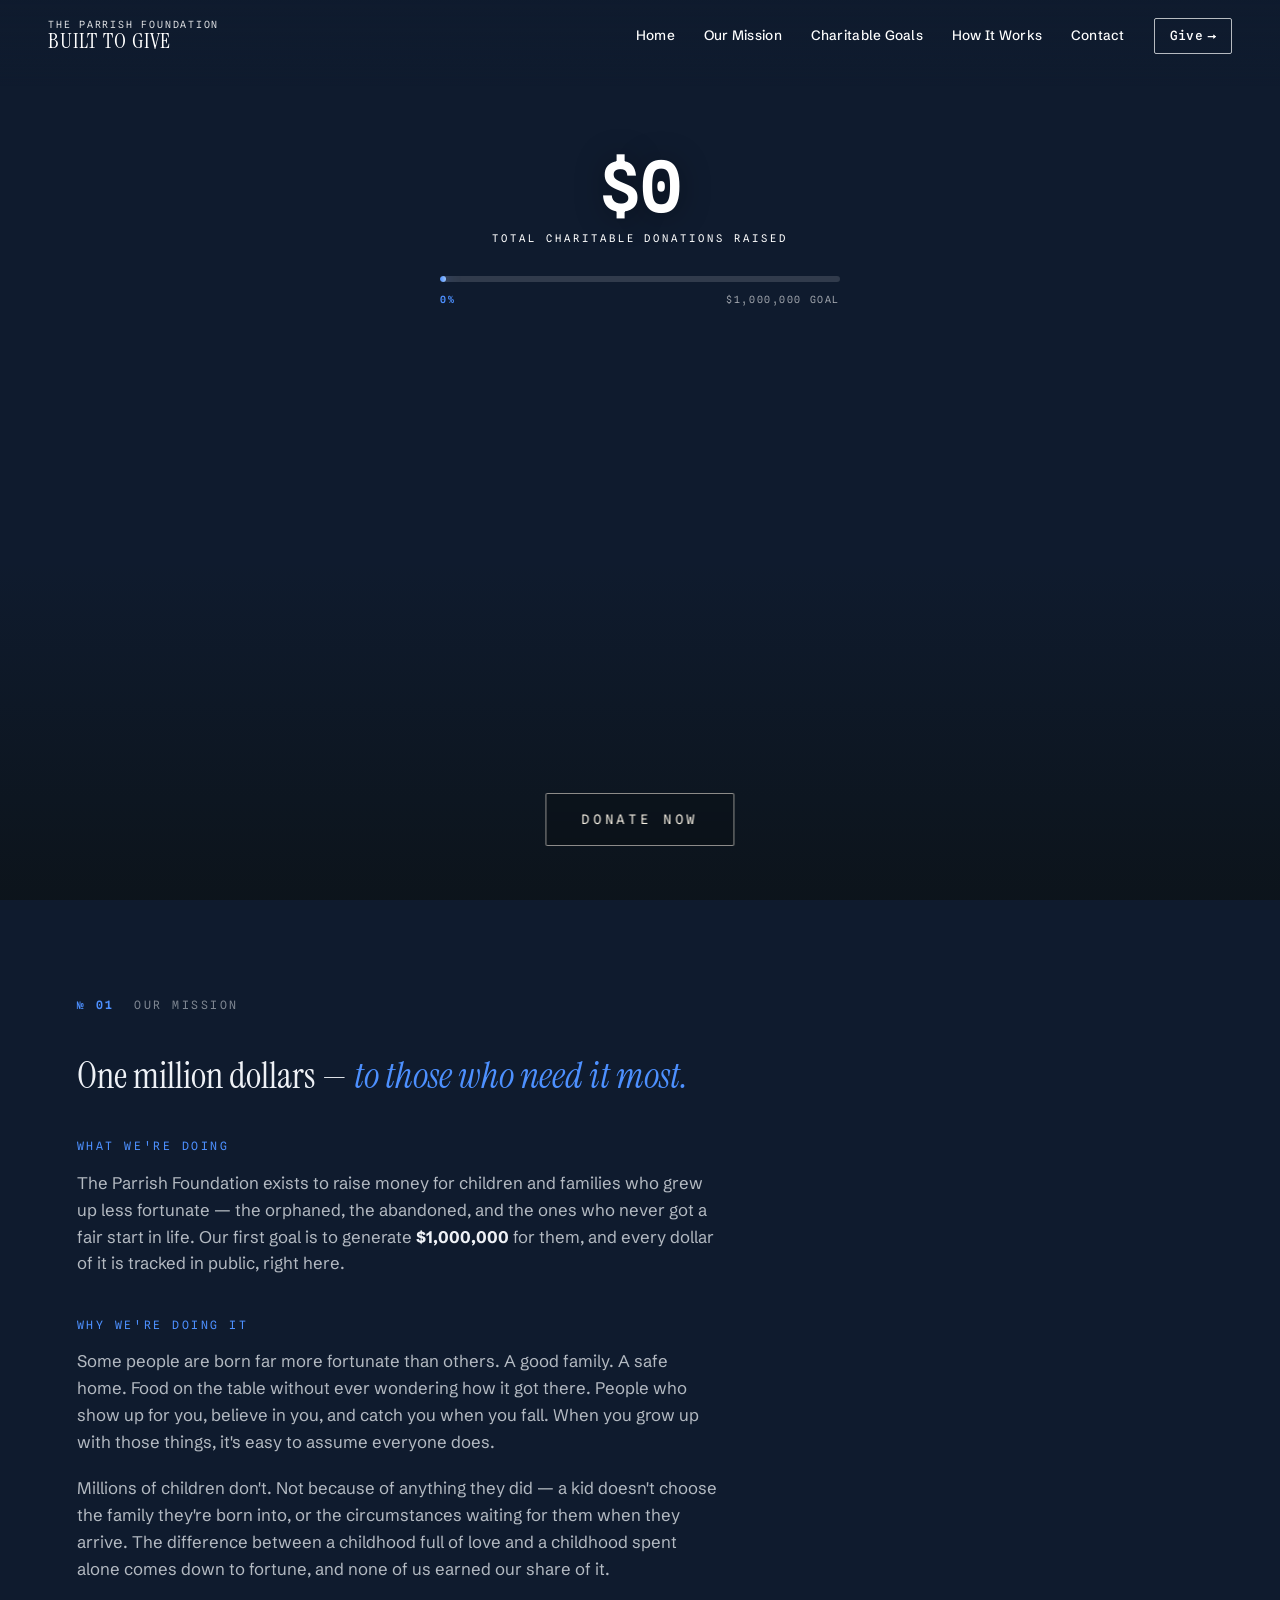
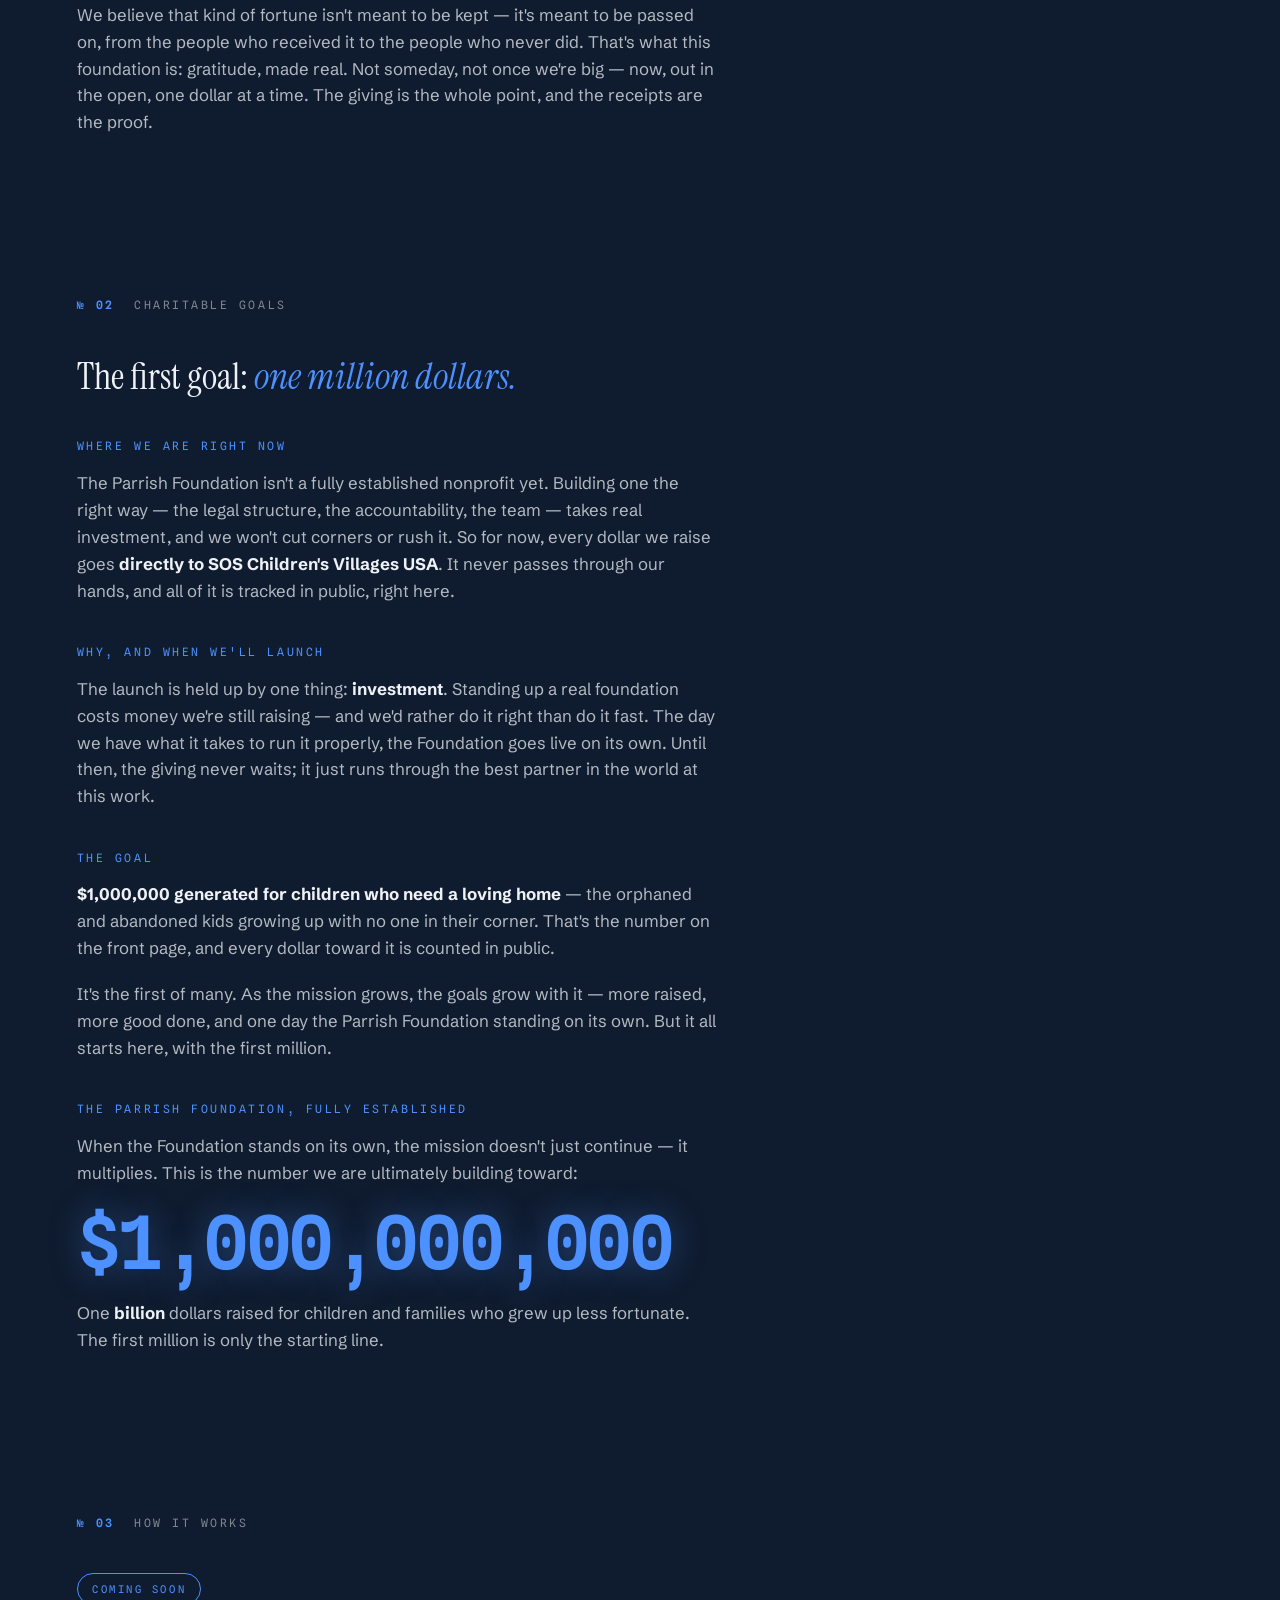
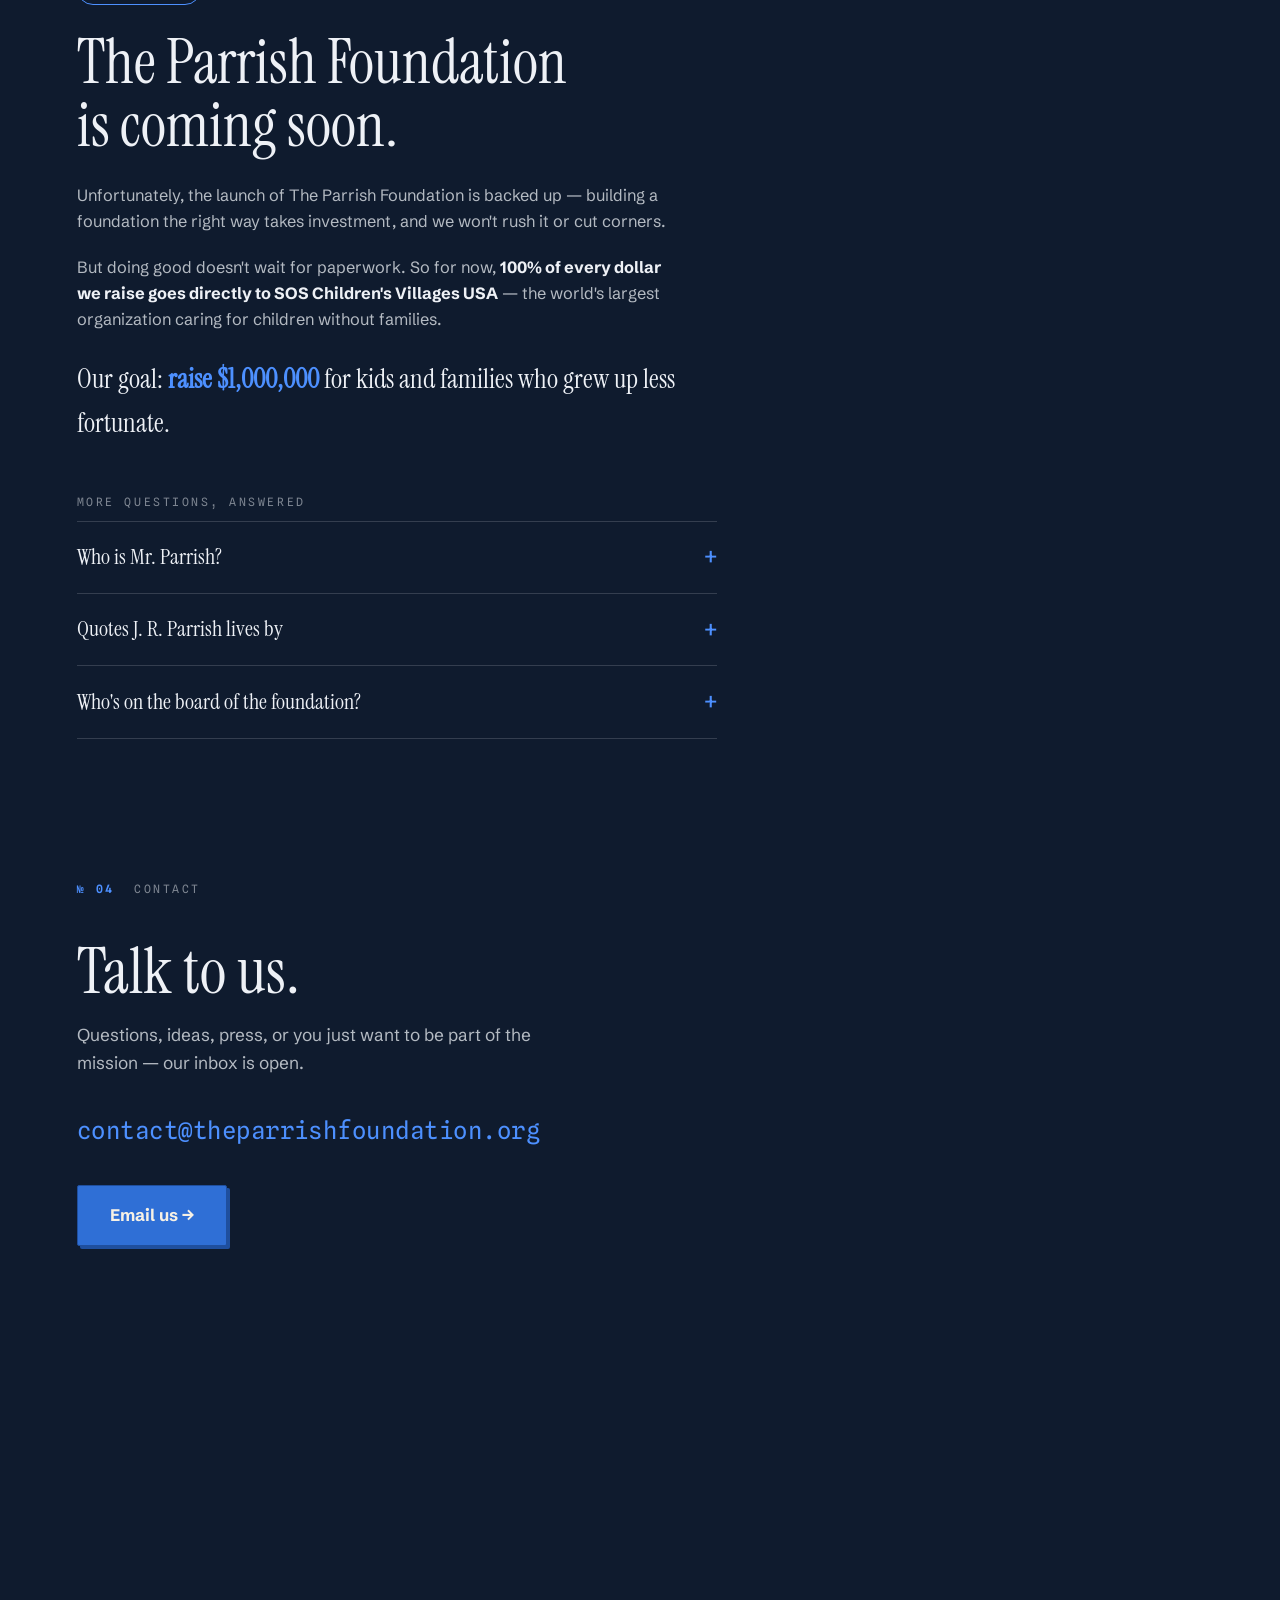
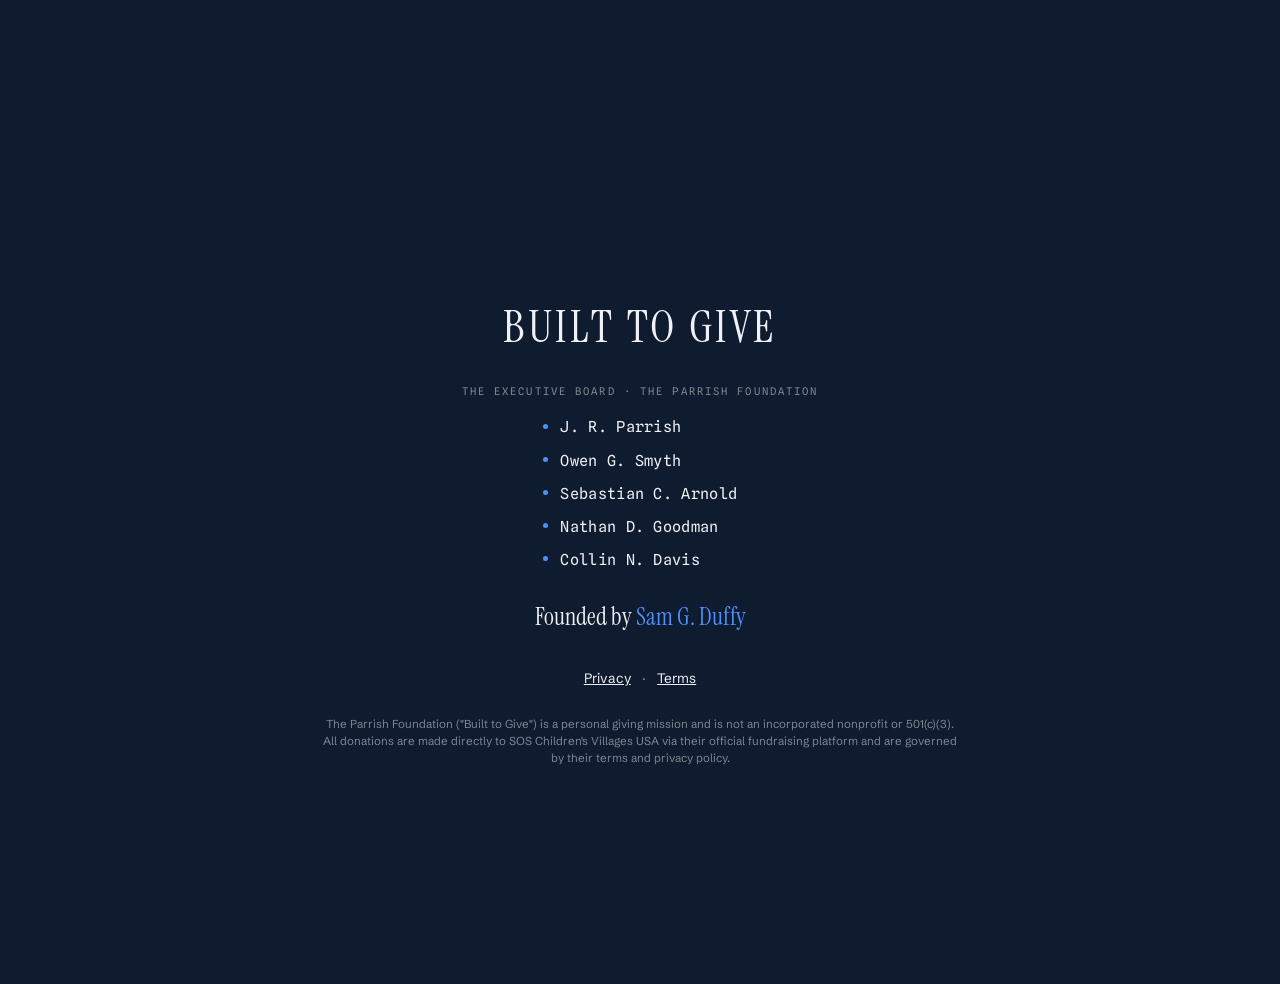
==== commit 7b411b08: "auto-deploy 2026-07-13 17:14:51 Co-Authored-By: Claude Fable 5 <noreply@anthropic.com>" ====
--- a/index.html
+++ b/index.html
@@ -203,24 +203,9 @@
     </div>
   </section>
 
-  <!-- ============ PAGE 5 · CONTACT (incl. who we fundraise for) ============ -->
-  <section class="charity page" id="contact">
-    <div class="story-label"><span class="folio">№ 04</span> WHO WE FUNDRAISE FOR · CONTACT</div>
-    <div class="charity-body">
-      <h2 class="charity-name">SOS Children's Villages <span>USA</span></h2>
-      <p class="charity-why">
-        We picked one cause and we're sticking to it: <strong>kids who didn't get a fair start</strong> —
-        orphaned and abandoned children who need what every kid deserves: a loving home.
-        SOS Children's Villages is the world's largest organization doing exactly that.
-      </p>
-      <ul class="charity-facts">
-        <li><span class="fact-check">✓</span> Registered 501(c)(3) — EIN 13-6188433</li>
-        <li><span class="fact-check">✓</span> 4/4 stars on Charity Navigator</li>
-        <li><span class="fact-check">✓</span> BBB Wise Giving Alliance accredited</li>
-        <li><span class="fact-check">✓</span> Your donation and receipt go directly to SOS — never through us</li>
-      </ul>
-      <a class="btn-primary big" data-give href="#">Give a kid a better start →</a>
-    </div>
+  <!-- ============ PAGE 5 · CONTACT ============ -->
+  <section class="story page" id="contact">
+    <div class="story-label"><span class="folio">№ 04</span> CONTACT</div>
     <div class="contact-body">
       <h2 class="contact-title">Talk to us.</h2>
       <p class="contact-sub">
--- a/styles.css
+++ b/styles.css
@@ -651,8 +651,6 @@
 }
 
 .charity-body { max-width: 44rem; }
-/* contact lives in the same section as the charity info now */
-.charity .contact-body { margin-top: 5rem; }
 
 .charity-name {
   font-family: var(--serif);
